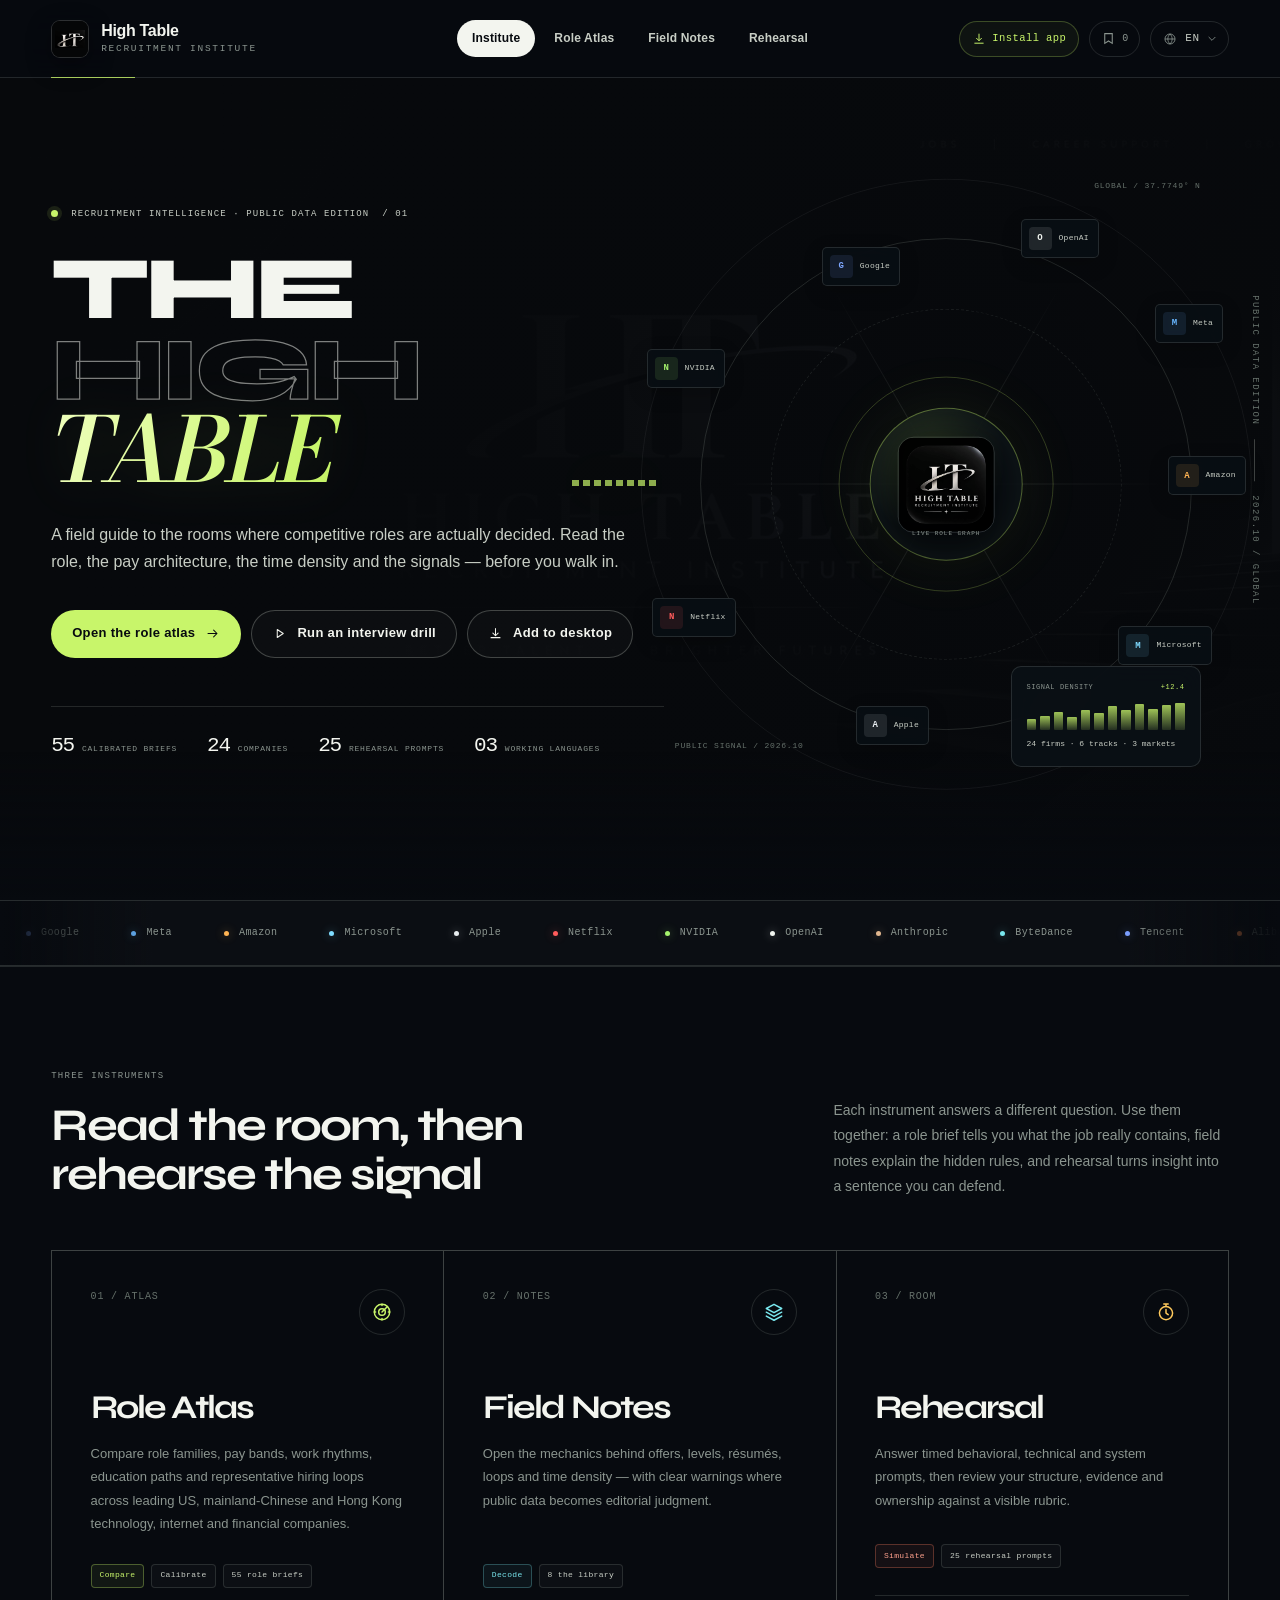
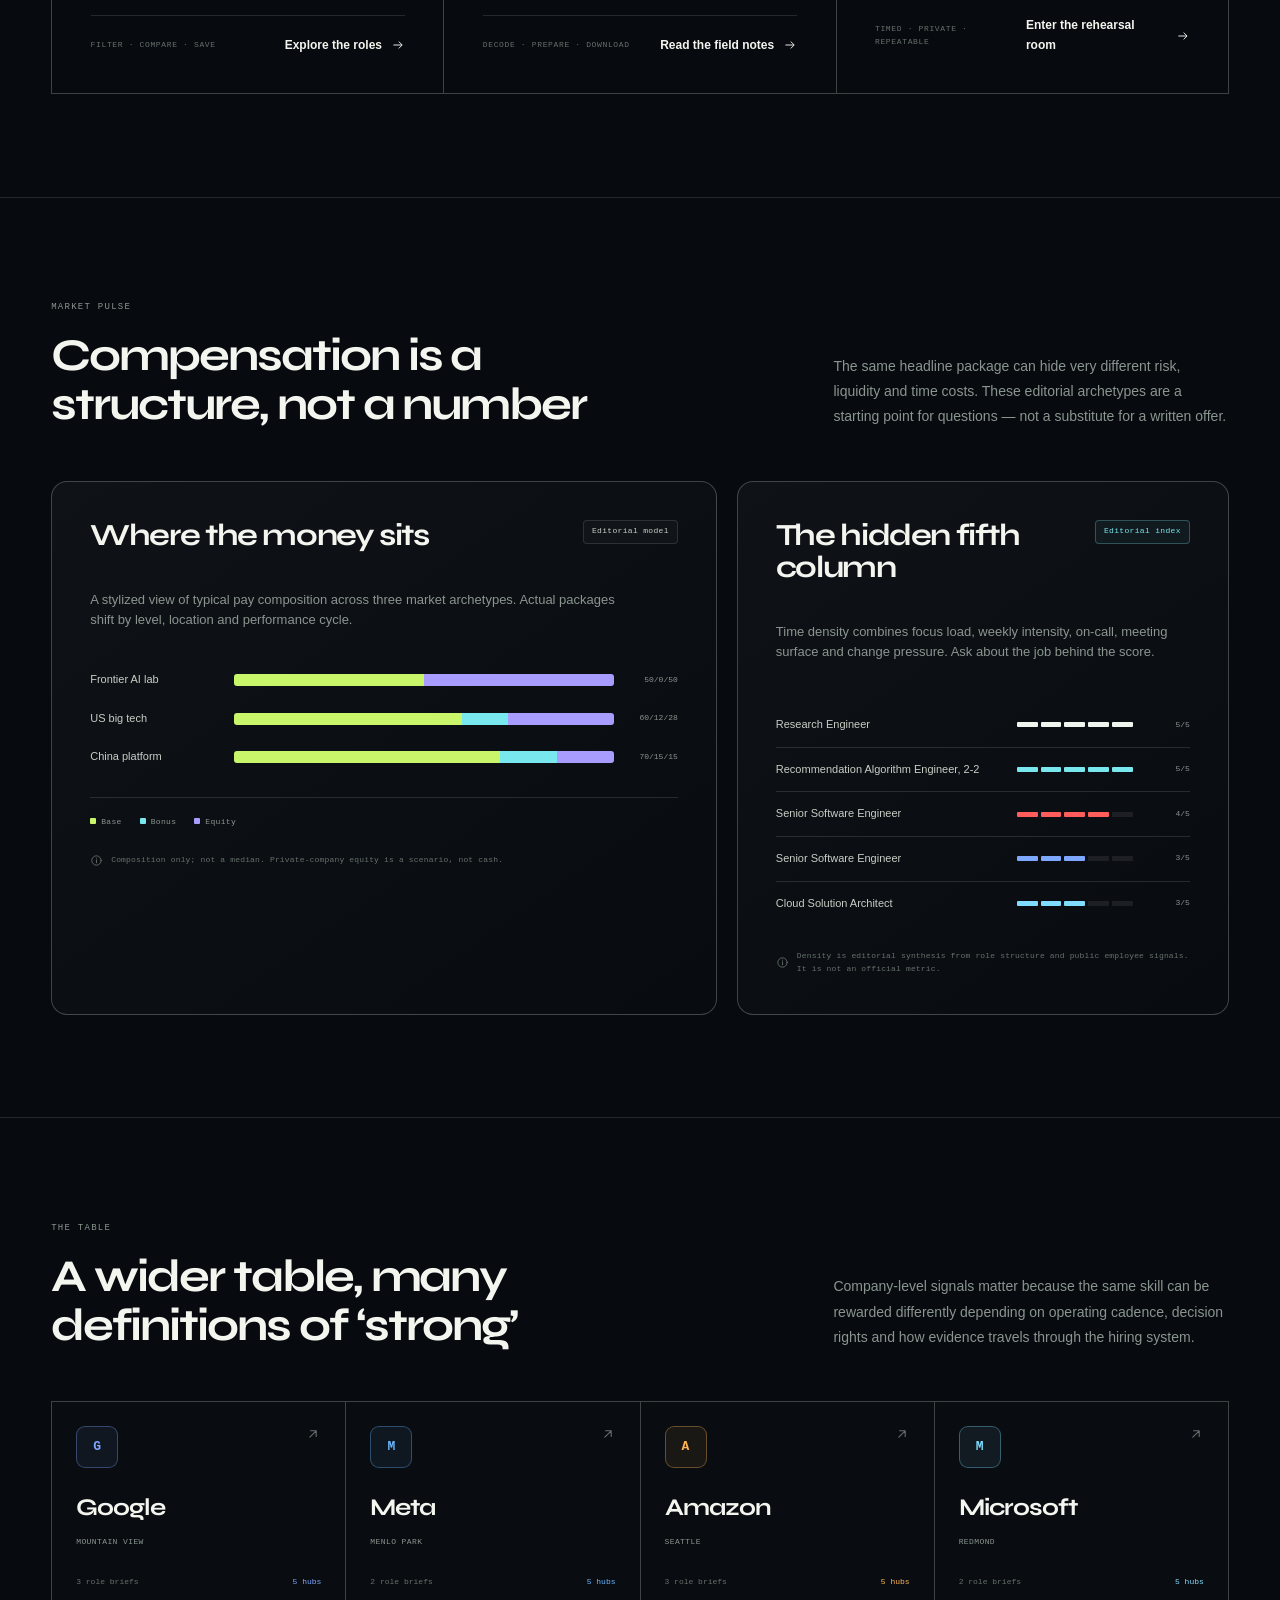
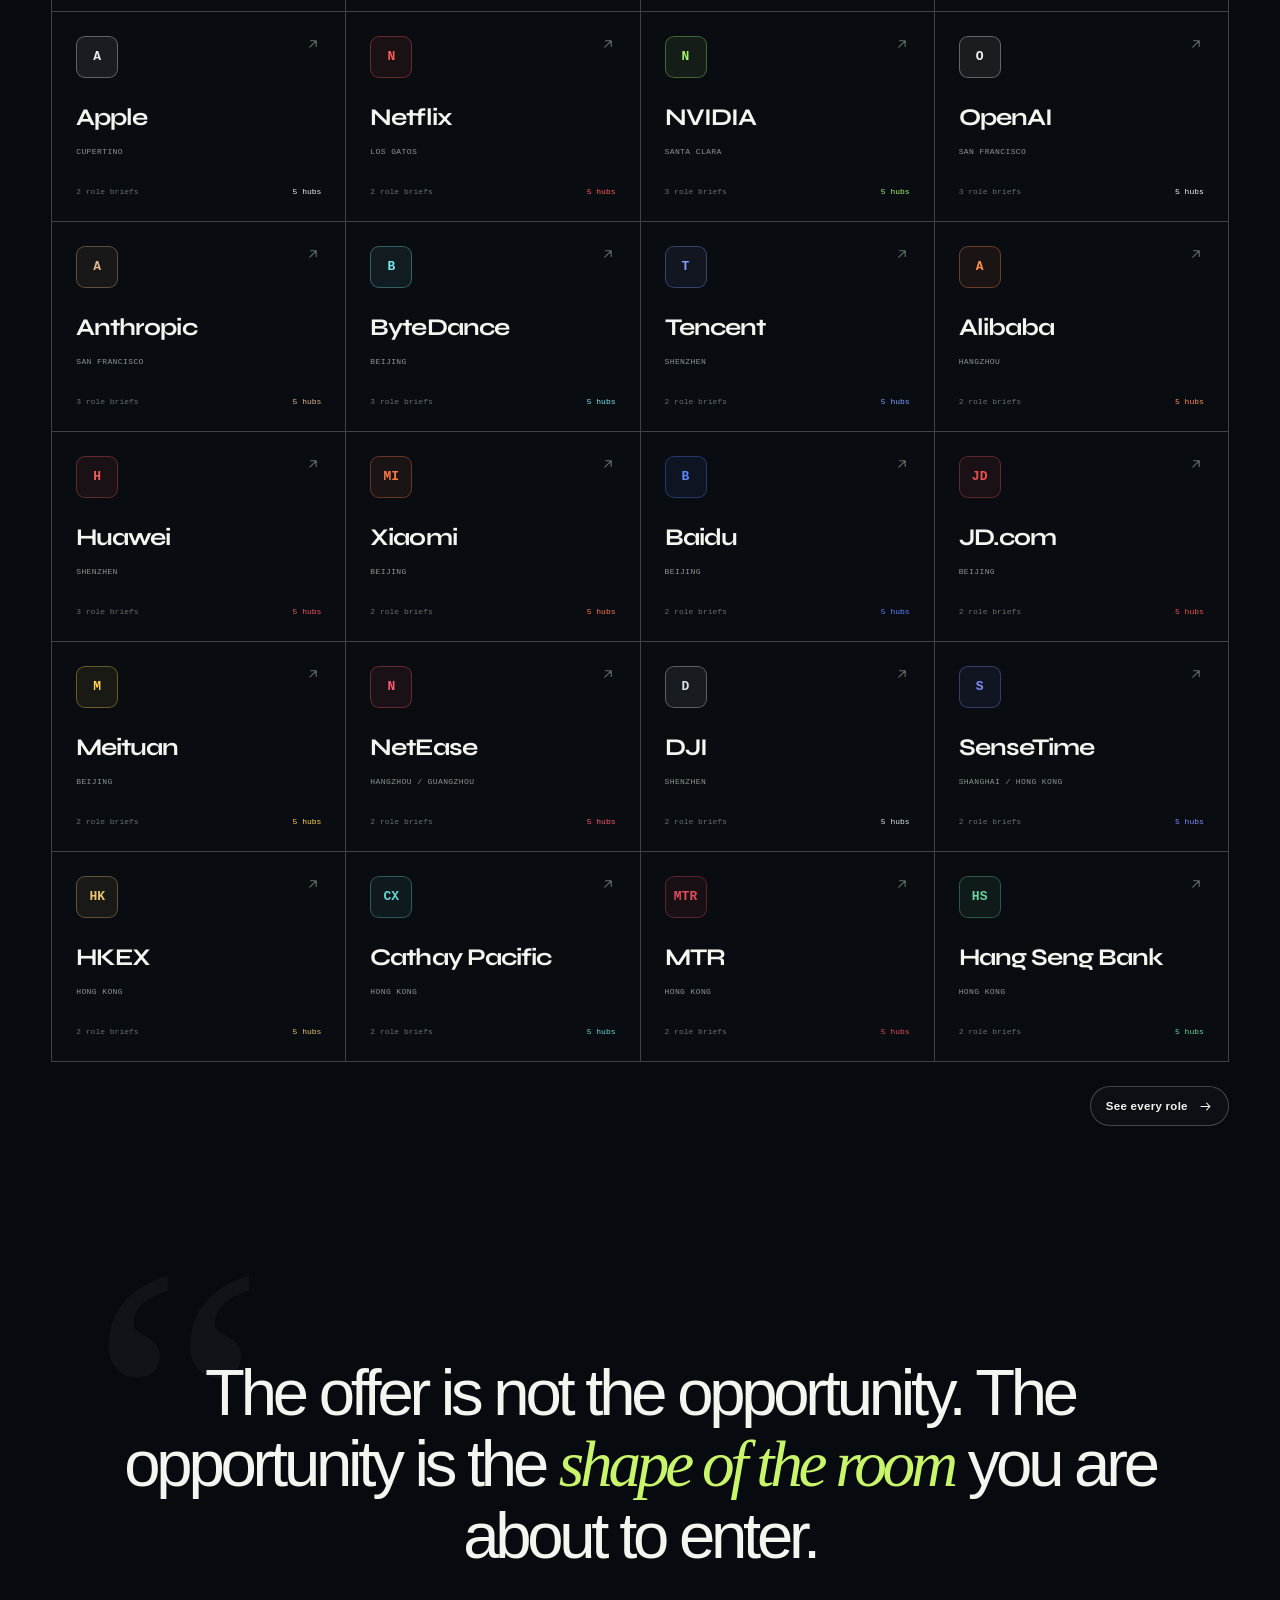
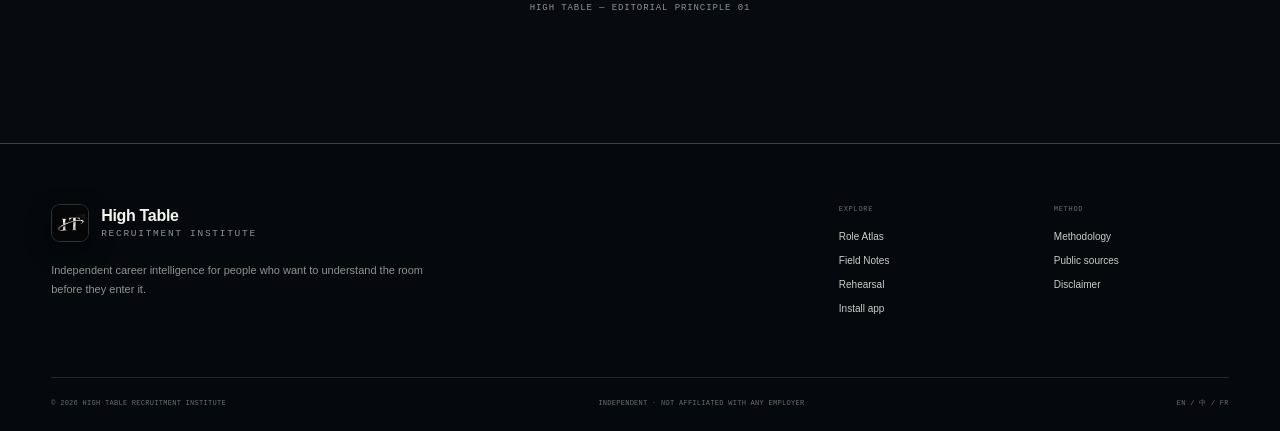
==== index.html @ fad7dbd3 "Add files via upload" ====
<!doctype html>
<html lang="en">
<head>
  <meta charset="UTF-8">
  <meta name="viewport" content="width=device-width, initial-scale=1.0">
  <meta name="theme-color" content="#070a0f">
  <meta name="description" content="High Table Recruitment Institute — an independent atlas of roles, pay architecture, work intensity, and interview signals at the world's most competitive companies.">
  <meta name="application-name" content="High Table">
  <meta name="mobile-web-app-capable" content="yes">
  <meta name="apple-mobile-web-app-capable" content="yes">
  <meta name="apple-mobile-web-app-status-bar-style" content="black-translucent">
  <meta name="apple-mobile-web-app-title" content="High Table">
  <meta property="og:title" content="High Table Recruitment Institute">
  <meta property="og:description" content="Read the room. Decode the role. Rehearse the signal.">
  <meta property="og:type" content="website">
  <meta property="og:locale" content="en_US">
  <meta property="og:image" content="./og-image.png">
  <meta property="og:image:width" content="1200">
  <meta property="og:image:height" content="630">
  <meta property="og:image:alt" content="High Table Recruitment Institute — editorial career intelligence">
  <meta name="twitter:card" content="summary_large_image">
  <meta name="twitter:image" content="./og-image.png">
  <title>High Table Recruitment Institute</title>
  <link rel="icon" href="./assets/icons/favicon-rounded.ico" sizes="any">
  <link rel="icon" type="image/png" sizes="32x32" href="./assets/icons/favicon-rounded-32.png">
  <link rel="icon" type="image/png" sizes="64x64" href="./assets/icons/favicon-rounded-64.png">
  <link rel="apple-touch-icon" sizes="180x180" href="./assets/apple-touch-icon.png">
  <link rel="manifest" href="./site.webmanifest">
  <link rel="preload" href="./assets/fonts/syne-800.woff2" as="font" type="font/woff2" crossorigin>
  <link rel="preload" href="./assets/fonts/noto-serif-sc-display-900.woff2" as="font" type="font/woff2" crossorigin>
  <link rel="stylesheet" href="./styles.css">
</head>
<body>
  <a class="skip-link" href="#app" data-i18n="a11y.skip">Skip to content</a>
  <div class="site-backdrop" aria-hidden="true">
    <div class="backdrop-grid"></div>
    <div class="backdrop-glow backdrop-glow-a"></div>
    <div class="backdrop-glow backdrop-glow-b"></div>
    <div class="backdrop-noise"></div>
  </div>

  <div class="edition-rail" aria-hidden="true">
    <span>PUBLIC DATA EDITION</span>
    <span class="rail-line"></span>
    <span>2026.10 / GLOBAL</span>
  </div>

  <header class="site-header" id="site-header">
    <a class="brand" href="#/" aria-label="High Table Recruitment Institute home">
      <span class="brand-mark" aria-hidden="true">
        <img src="./assets/high-table-mark.png" alt="">
      </span>
      <span class="brand-copy">
        <span class="brand-name" data-i18n="brand.name">High Table</span>
        <span class="brand-sub" data-i18n="brand.sub">Recruitment Institute</span>
      </span>
    </a>

    <nav class="primary-nav" aria-label="Primary navigation">
      <a href="#/" data-route-link="home" data-i18n="nav.home">Institute</a>
      <a href="#/roles" data-route-link="roles" data-i18n="nav.roles">Role Atlas</a>
      <a href="#/intelligence" data-route-link="intelligence" data-i18n="nav.intelligence">Field Notes</a>
      <a href="#/simulate" data-route-link="simulate" data-i18n="nav.simulate">Rehearsal</a>
    </nav>

    <div class="header-tools">
      <button class="install-chip" type="button" data-install-app aria-label="Install High Table">
        <svg viewBox="0 0 20 20" aria-hidden="true"><path d="M10 3v9M6.5 9 10 12.5 13.5 9M4 16h12" fill="none" stroke="currentColor" stroke-width="1.4" stroke-linecap="round" stroke-linejoin="round"/></svg>
        <span data-install-label data-i18n="common.installApp">Install app</span>
      </button>
      <button class="saved-chip" id="saved-chip" type="button" aria-label="Open saved items">
        <svg viewBox="0 0 20 20" aria-hidden="true"><path d="M5 3.5h10v13l-5-3.2-5 3.2z" fill="none" stroke="currentColor" stroke-width="1.4"/></svg>
        <span id="saved-count">0</span>
      </button>
      <div class="language-switcher" id="language-switcher">
        <button class="language-trigger" type="button" aria-haspopup="listbox" aria-expanded="false">
          <svg viewBox="0 0 20 20" aria-hidden="true"><circle cx="10" cy="10" r="7.2" fill="none" stroke="currentColor" stroke-width="1.2"/><path d="M2.8 10h14.4M10 2.8c-4.1 4.2-4.1 10.2 0 14.4M10 2.8c4.1 4.2 4.1 10.2 0 14.4" fill="none" stroke="currentColor" stroke-width="1.2"/></svg>
          <span id="current-language">EN</span>
          <svg class="chevron" viewBox="0 0 12 8" aria-hidden="true"><path d="m1 1 5 5 5-5" fill="none" stroke="currentColor" stroke-width="1.3"/></svg>
        </button>
        <div class="language-menu" role="listbox" aria-label="Language">
          <button type="button" data-lang="en" role="option"><span>EN</span><em>English</em></button>
          <button type="button" data-lang="zh" role="option"><span>中</span><em>中文</em></button>
          <button type="button" data-lang="fr" role="option"><span>FR</span><em>Français</em></button>
        </div>
      </div>
      <button class="menu-toggle" id="menu-toggle" type="button" aria-expanded="false" aria-controls="mobile-nav">
        <span></span><span></span>
        <span class="sr-only">Menu</span>
      </button>
    </div>
  </header>

  <div class="mobile-nav" id="mobile-nav" hidden>
    <a href="#/" data-route-link="home" data-i18n="nav.home">Institute</a>
    <a href="#/roles" data-route-link="roles" data-i18n="nav.roles">Role Atlas</a>
    <a href="#/intelligence" data-route-link="intelligence" data-i18n="nav.intelligence">Field Notes</a>
    <a href="#/simulate" data-route-link="simulate" data-i18n="nav.simulate">Rehearsal</a>
    <button class="mobile-install" type="button" data-install-app>
      <span data-install-label data-i18n="common.installApp">Install app</span>
    </button>
    <div class="mobile-nav-meta">
      <span data-i18n="nav.edition">2026 edition</span>
      <span>NY · LDN · SHA · SF</span>
    </div>
  </div>

  <main id="app" tabindex="-1">
    <div class="boot-screen">
      <div class="boot-mark" aria-hidden="true"></div>
      <p data-i18n="boot.loading">Calibrating the room…</p>
    </div>
  </main>

  <footer class="site-footer">
    <div class="footer-main">
      <div class="footer-brand">
        <a class="brand brand-footer" href="#/">
          <span class="brand-mark" aria-hidden="true">
            <img src="./assets/high-table-mark.png" alt="">
          </span>
          <span class="brand-copy">
            <span class="brand-name" data-i18n="brand.name">High Table</span>
            <span class="brand-sub" data-i18n="brand.sub">Recruitment Institute</span>
          </span>
        </a>
        <p data-i18n="footer.mission">Independent career intelligence for people who want to understand the room before they enter it.</p>
      </div>
      <div class="footer-links">
        <div>
          <span class="footer-label" data-i18n="footer.explore">Explore</span>
          <a href="#/roles" data-i18n="nav.roles">Role Atlas</a>
          <a href="#/intelligence" data-i18n="nav.intelligence">Field Notes</a>
          <a href="#/simulate" data-i18n="nav.simulate">Rehearsal</a>
          <button type="button" data-install-app data-i18n="common.installApp">Install app</button>
        </div>
        <div>
          <span class="footer-label" data-i18n="footer.method">Method</span>
          <button type="button" data-open-modal="methodology" data-i18n="footer.methodology">Methodology</button>
          <button type="button" data-open-modal="sources" data-i18n="footer.sources">Public sources</button>
          <button type="button" data-open-modal="disclaimer" data-i18n="footer.disclaimer">Disclaimer</button>
        </div>
      </div>
    </div>
    <div class="footer-bottom">
      <span>© 2026 High Table Recruitment Institute</span>
      <span data-i18n="footer.independent">Independent · Not affiliated with any employer</span>
      <span>EN / 中 / FR</span>
    </div>
  </footer>

  <div class="modal-root" id="modal-root" aria-live="polite"></div>
  <div class="toast-root" id="toast-root" aria-live="polite"></div>
  <div class="confetti-root" id="confetti-root" aria-hidden="true"></div>

  <noscript>
    <div class="noscript">This site needs JavaScript to render its interactive role atlas and interview rehearsal.</div>
  </noscript>
  <script type="module" src="./app.js"></script>
</body>
</html>
---- styles.css ----
/* =========================================================
   High Table Recruitment Institute
   A bespoke editorial interface for career intelligence.
   ========================================================= */

@font-face {
  font-family: "Syne";
  src: url("./assets/fonts/syne-700.woff2") format("woff2");
  font-style: normal;
  font-weight: 700;
  font-display: swap;
}

@font-face {
  font-family: "Syne";
  src: url("./assets/fonts/syne-800.woff2") format("woff2");
  font-style: normal;
  font-weight: 800;
  font-display: swap;
}

@font-face {
  font-family: "Bodoni Moda";
  src: url("./assets/fonts/bodoni-moda-600-italic.woff2") format("woff2");
  font-style: italic;
  font-weight: 600;
  font-display: swap;
}

@font-face {
  font-family: "Noto Serif SC Display";
  src: url("./assets/fonts/noto-serif-sc-display-900.woff2") format("woff2");
  font-style: normal;
  font-weight: 900;
  font-display: swap;
}

:root {
  --ink: #070a0f;
  --ink-2: #0a0e15;
  --surface: #10151e;
  --surface-2: #141b26;
  --surface-3: #1a2230;
  --paper: #f3f5ef;
  --paper-soft: #c8cec5;
  --muted: #8b958f;
  --muted-2: #66716b;
  --line: rgba(233, 242, 230, 0.13);
  --line-strong: rgba(233, 242, 230, 0.24);
  --acid: #c8f56a;
  --acid-2: #a8e13a;
  --cyan: #79e7ee;
  --coral: #ff7d61;
  --amber: #ffc95c;
  --violet: #a99cff;
  --danger: #ff6868;
  --radius-xs: 6px;
  --radius-sm: 10px;
  --radius-md: 16px;
  --radius-lg: 24px;
  --radius-xl: 34px;
  --font-display: "Syne", "Bahnschrift", "DIN Alternate", "Microsoft YaHei UI", "PingFang SC", "Noto Sans SC", sans-serif;
  --font-body: "Segoe UI", "Microsoft YaHei UI", "PingFang SC", "Noto Sans SC", Arial, sans-serif;
  --font-accent: "Bodoni Moda", "Songti SC", "STSong", Georgia, serif;
  --font-cn-display: "Noto Serif SC Display", "Songti SC", "STSong", serif;
  --font-mono: "SFMono-Regular", "Cascadia Code", "Roboto Mono", Consolas, monospace;
  --shadow-lg: 0 30px 80px rgba(0, 0, 0, 0.48);
  --shadow-md: 0 18px 44px rgba(0, 0, 0, 0.28);
  --header-h: 78px;
  --pad: clamp(20px, 4vw, 64px);
  --max: 1440px;
  --ease: cubic-bezier(0.16, 1, 0.3, 1);
}

*,
*::before,
*::after {
  box-sizing: border-box;
}

html {
  scroll-behavior: smooth;
  background: var(--ink);
}

body {
  min-width: 320px;
  margin: 0;
  background: var(--ink);
  color: var(--paper);
  font-family: var(--font-body);
  font-size: 16px;
  line-height: 1.6;
  text-rendering: optimizeLegibility;
  -webkit-font-smoothing: antialiased;
  overflow-x: hidden;
}

body.modal-open {
  overflow: hidden;
}

::selection {
  color: var(--ink);
  background: var(--acid);
}

::-webkit-scrollbar {
  width: 10px;
  height: 10px;
}

::-webkit-scrollbar-track {
  background: var(--ink);
}

::-webkit-scrollbar-thumb {
  border: 3px solid var(--ink);
  border-radius: 999px;
  background: #2b3540;
}

::-webkit-scrollbar-thumb:hover {
  background: #46535e;
}

button,
input,
select,
textarea {
  font: inherit;
}

button,
a {
  -webkit-tap-highlight-color: transparent;
}

button {
  color: inherit;
}

a {
  color: inherit;
  text-decoration: none;
}

img,
svg {
  display: block;
  max-width: 100%;
}

p,
h1,
h2,
h3,
h4,
blockquote {
  margin-top: 0;
}

h1,
h2,
h3,
h4 {
  font-family: var(--font-display);
  line-height: 1.04;
  letter-spacing: -0.045em;
}

button {
  border: 0;
  background: none;
  cursor: pointer;
}

:focus-visible {
  outline: 2px solid var(--acid);
  outline-offset: 3px;
}

.sr-only {
  position: absolute;
  width: 1px;
  height: 1px;
  padding: 0;
  margin: -1px;
  overflow: hidden;
  clip: rect(0, 0, 0, 0);
  white-space: nowrap;
  border: 0;
}

.skip-link {
  position: fixed;
  z-index: 300;
  top: -100px;
  left: 20px;
  padding: 12px 18px;
  border-radius: 0 0 8px 8px;
  background: var(--acid);
  color: var(--ink);
  font-weight: 700;
  transition: top 0.2s;
}

.skip-link:focus {
  top: 0;
}

/* ---------- Backdrop ---------- */

.site-backdrop {
  position: fixed;
  z-index: -2;
  inset: 0;
  pointer-events: none;
  overflow: hidden;
}

.backdrop-grid {
  position: absolute;
  inset: 0;
  opacity: 0.17;
  background-image:
    linear-gradient(rgba(255, 255, 255, 0.045) 1px, transparent 1px),
    linear-gradient(90deg, rgba(255, 255, 255, 0.045) 1px, transparent 1px);
  background-size: 72px 72px;
  mask-image: linear-gradient(to bottom, black 0, transparent 78%);
  -webkit-mask-image: linear-gradient(to bottom, black 0, transparent 78%);
}

.backdrop-glow {
  position: absolute;
  width: 50vw;
  height: 50vw;
  border-radius: 50%;
  filter: blur(80px);
  opacity: 0.09;
}

.backdrop-glow-a {
  top: -20vw;
  right: -12vw;
  background: var(--cyan);
}

.backdrop-glow-b {
  top: 42vh;
  left: -30vw;
  background: var(--acid);
  opacity: 0.045;
}

.backdrop-noise {
  position: absolute;
  inset: 0;
  opacity: 0.04;
  background-image:
    repeating-radial-gradient(circle at 17% 32%, transparent 0, transparent 1px, rgba(255, 255, 255, 0.45) 1.5px, transparent 2px);
  background-size: 4px 4px;
}

/* ---------- Header ---------- */

.edition-rail {
  position: fixed;
  z-index: 90;
  top: 50%;
  right: 18px;
  display: flex;
  align-items: center;
  gap: 14px;
  color: var(--muted-2);
  font-family: var(--font-mono);
  font-size: 9px;
  letter-spacing: 0.16em;
  writing-mode: vertical-rl;
  transform: translateY(-50%);
  pointer-events: none;
}

.rail-line {
  display: block;
  width: 1px;
  height: 42px;
  background: var(--line-strong);
}

.site-header {
  position: sticky;
  z-index: 100;
  top: 0;
  display: grid;
  grid-template-columns: minmax(190px, 1fr) auto minmax(190px, 1fr);
  align-items: center;
  height: var(--header-h);
  padding: 0 var(--pad);
  border-bottom: 1px solid var(--line);
  background: rgba(7, 10, 15, 0.78);
  backdrop-filter: blur(18px) saturate(140%);
  -webkit-backdrop-filter: blur(18px) saturate(140%);
}

.site-header::after {
  content: "";
  position: absolute;
  bottom: -1px;
  left: var(--pad);
  width: 84px;
  height: 1px;
  background: var(--acid);
  opacity: 0.8;
}

.brand {
  display: inline-flex;
  align-items: center;
  gap: 12px;
  width: max-content;
}

.brand-mark {
  display: grid;
  width: 38px;
  height: 38px;
  border: 1px solid rgba(232, 237, 240, 0.18);
  border-radius: 9px;
  color: var(--acid);
  background: #050607;
  box-shadow: 0 8px 24px rgba(0, 0, 0, 0.34);
  overflow: hidden;
  place-items: center;
  flex: 0 0 auto;
}

.brand-mark img {
  width: 100%;
  height: 100%;
  object-fit: cover;
}

.brand-copy {
  display: flex;
  flex-direction: column;
  line-height: 1;
}

.brand-name {
  font-size: 16px;
  font-weight: 700;
  letter-spacing: -0.02em;
}

.brand-sub {
  margin-top: 5px;
  color: var(--muted);
  font-family: var(--font-mono);
  font-size: 9.5px;
  letter-spacing: 0.18em;
  text-transform: uppercase;
}

.primary-nav {
  display: flex;
  align-items: center;
  gap: 4px;
  padding: 4px;
  border: 1px solid transparent;
  border-radius: 999px;
}

.primary-nav a {
  position: relative;
  padding: 9px 15px;
  border-radius: 999px;
  color: var(--paper-soft);
  font-size: 12px;
  font-weight: 600;
  letter-spacing: 0.015em;
  transition: color 0.2s, background 0.2s;
}

.primary-nav a:hover {
  color: var(--paper);
  background: rgba(255, 255, 255, 0.045);
}

.primary-nav a.is-active {
  color: var(--ink);
  background: var(--paper);
}

.header-tools {
  display: flex;
  justify-content: flex-end;
  align-items: center;
  gap: 10px;
}

.saved-chip {
  display: inline-flex;
  align-items: center;
  gap: 6px;
  height: 36px;
  padding: 0 11px;
  border: 1px solid var(--line);
  border-radius: 999px;
  color: var(--muted);
  font-family: var(--font-mono);
  font-size: 10px;
  transition: border-color 0.2s, color 0.2s, background 0.2s;
}

.install-chip {
  position: relative;
  display: inline-flex;
  align-items: center;
  justify-content: center;
  gap: 6px;
  height: 36px;
  padding: 0 12px;
  border: 1px solid rgba(200, 245, 106, 0.25);
  border-radius: 999px;
  color: var(--acid);
  background: rgba(200, 245, 106, 0.045);
  font-family: var(--font-mono);
  font-size: 10.5px;
  letter-spacing: 0.04em;
  transition: border-color 0.2s, color 0.2s, background 0.2s;
}

.install-chip svg {
  width: 14px;
  height: 14px;
}

.install-chip:hover,
.install-chip.install-ready {
  border-color: rgba(200, 245, 106, 0.55);
  color: var(--ink);
  background: var(--acid);
}

.install-chip.install-ready::after {
  content: "";
  position: absolute;
  top: 2px;
  right: 3px;
  width: 5px;
  height: 5px;
  border: 1px solid var(--ink);
  border-radius: 50%;
  background: var(--coral);
}

.is-app-installed [data-install-app] {
  display: none!important;
}

.saved-chip svg {
  width: 15px;
  height: 15px;
}

.saved-chip:hover,
.saved-chip.has-saves {
  border-color: var(--line-strong);
  color: var(--paper);
  background: rgba(255, 255, 255, 0.04);
}

.saved-chip.has-saves svg {
  color: var(--acid);
  fill: rgba(200, 245, 106, 0.12);
}

.language-switcher {
  position: relative;
}

.language-trigger {
  display: flex;
  align-items: center;
  gap: 8px;
  height: 36px;
  padding: 0 12px;
  border: 1px solid var(--line);
  border-radius: 999px;
  color: var(--paper-soft);
  font-family: var(--font-mono);
  font-size: 11px;
  letter-spacing: 0.06em;
  transition: border-color 0.2s, background 0.2s;
}

.language-trigger > svg:first-child {
  width: 14px;
  height: 14px;
  color: var(--muted);
}

.language-trigger .chevron {
  width: 8px;
  height: 6px;
  color: var(--muted);
  transition: transform 0.2s;
}

.language-switcher.is-open .chevron {
  transform: rotate(180deg);
}

.language-trigger:hover,
.language-switcher.is-open .language-trigger {
  border-color: var(--line-strong);
  background: rgba(255, 255, 255, 0.045);
}

.language-menu {
  position: absolute;
  top: calc(100% + 10px);
  right: 0;
  width: 172px;
  padding: 6px;
  border: 1px solid var(--line-strong);
  border-radius: 12px;
  background: #111720;
  box-shadow: var(--shadow-md);
  opacity: 0;
  visibility: hidden;
  transform: translateY(-6px);
  transition: opacity 0.18s, visibility 0.18s, transform 0.18s;
}

.language-switcher.is-open .language-menu {
  opacity: 1;
  visibility: visible;
  transform: translateY(0);
}

.language-menu button {
  display: flex;
  align-items: center;
  gap: 12px;
  width: 100%;
  padding: 9px 10px;
  border-radius: 7px;
  color: var(--paper-soft);
  text-align: left;
  transition: background 0.15s;
}

.language-menu button:hover {
  background: rgba(255, 255, 255, 0.05);
}

.language-menu button.is-selected {
  background: rgba(200, 245, 106, 0.09);
  color: var(--paper);
}

.language-menu button > span {
  width: 25px;
  color: var(--acid);
  font-family: var(--font-mono);
  font-size: 10px;
  letter-spacing: 0.06em;
}

.language-menu button > em {
  font-size: 12px;
  font-style: normal;
}

.menu-toggle {
  display: none;
  width: 38px;
  height: 38px;
  border: 1px solid var(--line);
  border-radius: 50%;
  color: var(--paper);
}

.menu-toggle > span:not(.sr-only) {
  display: block;
  width: 15px;
  height: 1px;
  margin: 4px auto;
  background: currentColor;
  transition: transform 0.2s;
}

.menu-toggle[aria-expanded="true"] > span:first-child {
  transform: translateY(2.5px) rotate(45deg);
}

.menu-toggle[aria-expanded="true"] > span:nth-child(2) {
  transform: translateY(-2.5px) rotate(-45deg);
}

.mobile-nav {
  position: fixed;
  z-index: 95;
  top: var(--header-h);
  left: 0;
  width: 100%;
  padding: 20px var(--pad) 28px;
  border-bottom: 1px solid var(--line-strong);
  background: rgba(9, 13, 19, 0.98);
  backdrop-filter: blur(20px);
}

.mobile-nav > a {
  display: flex;
  align-items: baseline;
  gap: 16px;
  padding: 16px 2px;
  border-bottom: 1px solid var(--line);
  font-size: 23px;
  font-weight: 600;
  letter-spacing: -0.03em;
}

.mobile-nav > a.is-active {
  color: var(--acid);
}

.mobile-install {
  display: flex;
  align-items: center;
  gap: 10px;
  width: 100%;
  padding: 16px 2px;
  border-bottom: 1px solid var(--line);
  color: var(--acid);
  font-size: 17px;
  font-weight: 600;
  text-align: left;
}

.mobile-nav-meta {
  display: flex;
  justify-content: space-between;
  margin-top: 22px;
  color: var(--muted);
  font-family: var(--font-mono);
  font-size: 9px;
  letter-spacing: 0.1em;
  text-transform: uppercase;
}

/* ---------- Shared layout & type ---------- */

main {
  min-height: calc(100vh - var(--header-h));
}

.container {
  width: min(100%, var(--max));
  margin-inline: auto;
  padding-inline: var(--pad);
}

.page {
  position: relative;
  padding: clamp(52px, 7vw, 100px) 0 110px;
  animation: pageReveal 0.65s var(--ease) both;
}

@keyframes pageReveal {
  from {
    opacity: 0;
    transform: translateY(10px);
  }
  to {
    opacity: 1;
    transform: translateY(0);
  }
}

.eyebrow {
  display: flex;
  align-items: center;
  gap: 10px;
  margin-bottom: 19px;
  color: var(--acid);
  font-family: var(--font-mono);
  font-size: 10px;
  letter-spacing: 0.15em;
  text-transform: uppercase;
}

.eyebrow::before {
  content: "";
  display: block;
  width: 24px;
  height: 1px;
  background: currentColor;
}

.eyebrow .eyebrow-index {
  color: var(--muted);
}

.section {
  padding-top: clamp(60px, 8vw, 120px);
  padding-bottom: clamp(60px, 8vw, 120px);
  border-top: 1px solid var(--line);
}

.section-head {
  display: grid;
  grid-template-columns: minmax(0, 1.3fr) minmax(260px, 0.7fr);
  align-items: end;
  gap: 48px;
  margin-bottom: clamp(32px, 4vw, 56px);
}

.section-head h2 {
  max-width: 880px;
  margin-bottom: 0;
  font-size: clamp(30px, 3.55vw, 52px);
  font-weight: 700;
  line-height: 1.08;
  letter-spacing: -0.045em;
  text-wrap: balance;
}

.section-head p {
  max-width: 500px;
  margin: 0;
  color: var(--muted);
  font-size: 14px;
  line-height: 1.8;
}

.section-head p strong {
  color: var(--paper-soft);
  font-weight: 500;
}

.section-kicker {
  margin-bottom: 17px;
  color: var(--muted);
  font-family: var(--font-mono);
  font-size: 9px;
  letter-spacing: 0.14em;
  text-transform: uppercase;
}

.btn {
  display: inline-flex;
  align-items: center;
  justify-content: center;
  gap: 10px;
  min-height: 48px;
  padding: 0 20px;
  border: 1px solid transparent;
  border-radius: 999px;
  font-size: 13px;
  font-weight: 700;
  letter-spacing: 0.025em;
  transition: transform 0.24s var(--ease), background 0.2s, color 0.2s, border-color 0.2s;
}

.btn svg {
  width: 15px;
  height: 15px;
  transition: transform 0.24s var(--ease);
}

.btn:hover svg {
  transform: translateX(3px);
}

.btn:hover {
  transform: translateY(-2px);
}

.btn-primary {
  background: var(--acid);
  color: var(--ink);
}

.btn-primary:hover {
  background: #d6ff85;
}

.btn-ghost {
  border-color: var(--line-strong);
  color: var(--paper);
  background: rgba(255, 255, 255, 0.025);
}

.btn-ghost:hover {
  border-color: rgba(255, 255, 255, 0.38);
  background: rgba(255, 255, 255, 0.06);
}

.btn-small {
  min-height: 40px;
  padding: 0 15px;
  font-size: 11.5px;
}

.text-link {
  display: inline-flex;
  align-items: center;
  gap: 9px;
  color: var(--paper);
  font-size: 12px;
  font-weight: 600;
}

.text-link svg {
  width: 14px;
  height: 14px;
  transition: transform 0.2s;
}

.text-link svg.flip {
  transform: rotate(180deg);
}

.text-link:hover {
  color: var(--acid);
}

.text-link:hover svg {
  transform: translateX(3px);
}

.text-link:hover svg.flip {
  transform: rotate(180deg) translateX(3px);
}

html[data-lang="zh"] .hero-title {
  font-size: clamp(64px, 8vw, 128px);
  font-family: var(--font-cn-display);
  font-weight: 900;
  letter-spacing: -0.025em;
}

html[data-lang="zh"] .page-head h1,
html[data-lang="zh"] .sim-intro-copy h1 {
  letter-spacing: -0.055em;
}

html[data-lang="zh"] .page-head h1 em,
html[data-lang="zh"] .sim-intro-copy h1 em,
html[data-lang="zh"] .results-head h1 em {
  font-family: var(--font-cn-display);
  font-style: normal;
  font-weight: 900;
}

html[data-lang="zh"] .hero-title .accent {
  font-style: normal;
  font-family: var(--font-cn-display);
  font-weight: 900;
}

html[data-lang="zh"] .section-head h2 {
  font-size: clamp(28px, 3.2vw, 44px);
  letter-spacing: -0.035em;
}

.tag {
  display: inline-flex;
  align-items: center;
  gap: 6px;
  min-height: 24px;
  padding: 3px 8px;
  border: 1px solid var(--line);
  border-radius: 4px;
  color: var(--paper-soft);
  background: rgba(255, 255, 255, 0.025);
  font-family: var(--font-mono);
  font-size: 8px;
  letter-spacing: 0.04em;
  white-space: nowrap;
}

.tag-acid {
  border-color: rgba(200, 245, 106, 0.32);
  color: var(--acid);
  background: rgba(200, 245, 106, 0.06);
}

.tag-coral {
  border-color: rgba(255, 125, 97, 0.3);
  color: #ffa18d;
  background: rgba(255, 125, 97, 0.06);
}

.tag-cyan {
  border-color: rgba(121, 231, 238, 0.28);
  color: var(--cyan);
  background: rgba(121, 231, 238, 0.05);
}

.tiny-rule {
  width: 100%;
  height: 1px;
  margin: 18px 0;
  background: var(--line);
}

.muted {
  color: var(--muted);
}

.mono {
  font-family: var(--font-mono);
}

.boot-screen {
  display: grid;
  min-height: 60vh;
  place-items: center;
  color: var(--muted);
  font-family: var(--font-mono);
  font-size: 10px;
  letter-spacing: 0.12em;
  text-transform: uppercase;
}

.boot-mark {
  width: 34px;
  height: 34px;
  border: 1px solid var(--line-strong);
  border-top-color: var(--acid);
  border-radius: 50%;
  animation: spin 1.1s linear infinite;
}

@keyframes spin {
  to { transform: rotate(360deg); }
}

/* ---------- Home / hero ---------- */

.home-hero {
  position: relative;
  display: grid;
  grid-template-columns: minmax(0, 1.04fr) minmax(420px, 0.96fr);
  align-items: center;
  min-height: calc(100vh - var(--header-h));
  padding-top: clamp(54px, 7vh, 100px);
  padding-bottom: clamp(66px, 8vh, 110px);
  isolation: isolate;
}

.home-hero.hero-cinematic::before {
  content: "";
  position: absolute;
  z-index: 0;
  top: 0;
  bottom: 0;
  left: 50%;
  width: 100vw;
  background:
    linear-gradient(90deg, rgba(7, 10, 15, 1) 0%, rgba(7, 10, 15, 0.985) 34%, rgba(7, 10, 15, 0.95) 58%, rgba(7, 10, 15, 0.82) 78%, rgba(7, 10, 15, 0.95) 100%),
    linear-gradient(180deg, rgba(7, 10, 15, 0.9) 0%, rgba(7, 10, 15, 0.56) 42%, rgba(7, 10, 15, 0.99) 100%),
    url("./assets/high-table-background.jpg") center center / cover no-repeat;
  transform: translateX(-50%);
  filter: saturate(0.72) brightness(0.9);
  pointer-events: none;
}

.home-hero.hero-cinematic::after {
  content: "";
  position: absolute;
  z-index: 0;
  right: calc(var(--pad) * -1);
  bottom: 0;
  left: calc(var(--pad) * -1);
  height: 18%;
  background: linear-gradient(to bottom, transparent, var(--ink));
  pointer-events: none;
}

.hero-copy {
  position: relative;
  z-index: 2;
  max-width: 820px;
}

.hero-kicker {
  display: flex;
  align-items: center;
  gap: 13px;
  margin-bottom: 28px;
  color: var(--paper-soft);
  font-family: var(--font-mono);
  font-size: 9px;
  letter-spacing: 0.12em;
  text-transform: uppercase;
}

.hero-kicker .dot {
  width: 7px;
  height: 7px;
  border-radius: 50%;
  background: var(--acid);
  box-shadow: 0 0 0 4px rgba(200, 245, 106, 0.1);
  animation: pulseDot 2.7s ease-in-out infinite;
}

@keyframes pulseDot {
  0%, 100% { box-shadow: 0 0 0 4px rgba(200, 245, 106, 0.09); }
  50% { box-shadow: 0 0 0 8px rgba(200, 245, 106, 0.015); }
}

.hero-title {
  margin: 0;
  font-size: clamp(58px, 7vw, 112px);
  font-weight: 800;
  line-height: 0.9;
  letter-spacing: -0.055em;
}

.hero-title .hero-title-line {
  display: block;
}

.hero-title .outline {
  color: transparent;
  -webkit-text-stroke: 1.25px rgba(243, 245, 239, 0.5);
}

.hero-title .accent {
  position: relative;
  color: transparent;
  font-family: var(--font-accent);
  font-style: italic;
  font-weight: 600;
  letter-spacing: -0.015em;
  background: linear-gradient(105deg, #efffbd 0%, #c8f56a 44%, #91d72d 100%);
  -webkit-background-clip: text;
  background-clip: text;
  -webkit-text-fill-color: transparent;
  filter: drop-shadow(0 0 26px rgba(200, 245, 106, 0.12));
}

.hero-title .accent::after {
  content: "";
  position: absolute;
  right: 1%;
  bottom: 6%;
  width: 14%;
  height: 8%;
  background: repeating-linear-gradient(90deg, var(--acid) 0 7px, transparent 7px 11px);
  opacity: 0.7;
}

.hero-sub {
  max-width: 600px;
  margin: 30px 0 0;
  color: var(--paper-soft);
  font-size: clamp(15px, 1.25vw, 18px);
  line-height: 1.72;
}

.hero-sub strong {
  color: var(--paper);
  font-weight: 600;
}

.hero-actions {
  display: flex;
  flex-wrap: wrap;
  gap: 10px;
  margin-top: 34px;
}

.hero-meta {
  display: flex;
  flex-wrap: wrap;
  gap: 14px 30px;
  margin-top: 48px;
  padding-top: 22px;
  border-top: 1px solid var(--line);
}

.hero-meta-item {
  display: flex;
  align-items: baseline;
  gap: 8px;
}

.hero-meta-item strong {
  font-family: var(--font-mono);
  font-size: 21px;
  font-weight: 400;
  letter-spacing: -0.06em;
}

.hero-meta-item span {
  color: var(--muted);
  font-family: var(--font-mono);
  font-size: 8px;
  letter-spacing: 0.1em;
  text-transform: uppercase;
}

.hero-visual {
  position: relative;
  z-index: 1;
  display: grid;
  align-items: center;
  min-height: 610px;
}

.visual-coordinate {
  position: absolute;
  color: var(--muted-2);
  font-family: var(--font-mono);
  font-size: 8px;
  letter-spacing: 0.1em;
}

.visual-coordinate.top {
  top: 0;
  right: 5%;
}

.visual-coordinate.left {
  bottom: 6%;
  left: 2%;
}

.signal-orbit {
  position: relative;
  width: min(100%, 590px);
  aspect-ratio: 1;
  margin-left: auto;
}

.orbit-ring {
  position: absolute;
  top: 50%;
  left: 50%;
  border: 1px solid var(--line);
  border-radius: 50%;
  transform: translate(-50%, -50%);
}

.orbit-ring.ring-1 {
  width: 38%;
  height: 38%;
  border-color: rgba(200, 245, 106, 0.22);
}

.orbit-ring.ring-2 {
  width: 62%;
  height: 62%;
  border-style: dashed;
  opacity: 0.7;
  animation: orbitSpin 55s linear infinite;
}

.orbit-ring.ring-3 {
  width: 87%;
  height: 87%;
}

.orbit-ring.ring-4 {
  width: 108%;
  height: 108%;
  border-color: rgba(255, 255, 255, 0.055);
}

@keyframes orbitSpin {
  to { transform: translate(-50%, -50%) rotate(360deg); }
}

.orbit-axis {
  position: absolute;
  top: 50%;
  left: 50%;
  width: 83%;
  height: 1px;
  background: linear-gradient(90deg, transparent, var(--line), transparent);
  transform: translate(-50%, -50%);
}

.orbit-axis.axis-b {
  transform: translate(-50%, -50%) rotate(60deg);
}

.orbit-axis.axis-c {
  transform: translate(-50%, -50%) rotate(120deg);
}

.orbit-core {
  position: absolute;
  top: 50%;
  left: 50%;
  display: grid;
  width: 27%;
  height: 27%;
  border: 1px solid rgba(200, 245, 106, 0.38);
  border-radius: 50%;
  background:
    radial-gradient(circle at 40% 35%, rgba(200, 245, 106, 0.18), transparent 55%),
    rgba(11, 16, 22, 0.9);
  box-shadow: 0 0 70px rgba(200, 245, 106, 0.08), inset 0 0 40px rgba(200, 245, 106, 0.045);
  transform: translate(-50%, -50%);
  place-items: center;
}

.orbit-logo {
  width: 64%;
  border: 1px solid rgba(255, 255, 255, 0.15);
  border-radius: 16px;
  box-shadow: 0 12px 35px rgba(0, 0, 0, 0.55);
  opacity: 0.95;
}

.orbit-core-label {
  position: absolute;
  bottom: 14%;
  color: var(--muted);
  font-family: var(--font-mono);
  font-size: 6px;
  letter-spacing: 0.16em;
  text-transform: uppercase;
}

.orbit-node {
  position: absolute;
  display: flex;
  align-items: center;
  gap: 7px;
  padding: 7px 9px 7px 7px;
  border: 1px solid var(--line);
  border-radius: 5px;
  background: rgba(9, 14, 20, 0.88);
  box-shadow: 0 6px 20px rgba(0, 0, 0, 0.2);
  backdrop-filter: blur(8px);
  animation: nodeFloat 6s ease-in-out infinite;
}

.orbit-node:nth-of-type(3n) {
  animation-delay: -1.5s;
}

.orbit-node:nth-of-type(4n) {
  animation-delay: -3.2s;
}

@keyframes nodeFloat {
  0%, 100% { transform: translateY(0); }
  50% { transform: translateY(-5px); }
}

.node-mark {
  display: grid;
  width: 23px;
  height: 23px;
  border-radius: 4px;
  color: var(--node-color, var(--paper));
  background: color-mix(in srgb, var(--node-color, var(--paper)) 11%, transparent);
  font-family: var(--font-mono);
  font-size: 9px;
  font-weight: 700;
  place-items: center;
}

.node-name {
  color: var(--paper-soft);
  font-family: var(--font-mono);
  font-size: 8px;
  letter-spacing: 0.03em;
}

.node-1 { top: 8%; left: 28%; }
.node-2 { top: 18%; right: 1%; }
.node-3 { top: 45%; right: -3%; }
.node-4 { bottom: 18%; right: 3%; }
.node-5 { bottom: 4%; left: 34%; }
.node-6 { bottom: 23%; left: -2%; }
.node-7 { top: 26%; left: -3%; }
.node-8 { top: 3%; right: 23%; }

.orbit-readout {
  position: absolute;
  right: 5%;
  bottom: 0;
  width: 190px;
  padding: 15px;
  border: 1px solid var(--line);
  border-radius: 10px;
  background: rgba(11, 16, 22, 0.88);
  backdrop-filter: blur(12px);
}

.readout-label {
  display: flex;
  justify-content: space-between;
  margin-bottom: 9px;
  color: var(--muted);
  font-family: var(--font-mono);
  font-size: 7px;
  letter-spacing: 0.08em;
  text-transform: uppercase;
}

.readout-label span:last-child {
  color: var(--acid);
}

.mini-bars {
  display: flex;
  align-items: flex-end;
  gap: 4px;
  height: 28px;
}

.mini-bars span {
  flex: 1;
  height: var(--h);
  min-height: 2px;
  border-radius: 1px;
  background: linear-gradient(to top, rgba(200, 245, 106, 0.18), var(--acid));
  opacity: 0.78;
}

.readout-foot {
  margin-top: 8px;
  color: var(--paper-soft);
  font-family: var(--font-mono);
  font-size: 8px;
}

/* ---------- Ticker / companies ---------- */

.company-ticker-wrap {
  position: relative;
  overflow: hidden;
  border-top: 1px solid var(--line);
  border-bottom: 1px solid var(--line);
  background: rgba(255, 255, 255, 0.018);
}

.company-ticker-wrap::before,
.company-ticker-wrap::after {
  content: "";
  position: absolute;
  z-index: 2;
  top: 0;
  width: 12%;
  height: 100%;
  pointer-events: none;
}

.company-ticker-wrap::before {
  left: 0;
  background: linear-gradient(90deg, var(--ink), transparent);
}

.company-ticker-wrap::after {
  right: 0;
  background: linear-gradient(-90deg, var(--ink), transparent);
}

.company-ticker {
  display: flex;
  width: max-content;
  animation: ticker 38s linear infinite;
}

.company-ticker:hover {
  animation-play-state: paused;
}

@keyframes ticker {
  to { transform: translateX(-50%); }
}

.ticker-group {
  display: flex;
  align-items: center;
  gap: 52px;
  padding: 24px 26px;
}

.ticker-company {
  display: flex;
  align-items: center;
  gap: 10px;
  color: var(--muted);
  font-family: var(--font-mono);
  font-size: 10px;
  letter-spacing: 0.04em;
  white-space: nowrap;
  transition: color 0.2s;
}

.ticker-company:hover {
  color: var(--paper);
}

.ticker-dot {
  width: 5px;
  height: 5px;
  border-radius: 50%;
  background: var(--c, var(--acid));
  box-shadow: 0 0 10px color-mix(in srgb, var(--c, var(--acid)) 45%, transparent);
}

/* ---------- Instruments ---------- */

.instrument-grid {
  display: grid;
  grid-template-columns: repeat(3, minmax(0, 1fr));
  border-top: 1px solid var(--line-strong);
  border-left: 1px solid var(--line-strong);
}

.instrument-card {
  position: relative;
  display: flex;
  flex-direction: column;
  min-height: 440px;
  padding: clamp(25px, 3vw, 40px);
  border-right: 1px solid var(--line-strong);
  border-bottom: 1px solid var(--line-strong);
  overflow: hidden;
  transition: background 0.35s;
}

.instrument-card::before {
  content: "";
  position: absolute;
  top: 0;
  left: 0;
  width: 100%;
  height: 2px;
  background: var(--instrument-color, var(--acid));
  transform: scaleX(0);
  transform-origin: left;
  transition: transform 0.45s var(--ease);
}

.instrument-card:hover {
  background: rgba(255, 255, 255, 0.022);
}

.instrument-card:hover::before {
  transform: scaleX(1);
}

.instrument-top {
  display: flex;
  align-items: flex-start;
  justify-content: space-between;
  margin-bottom: 55px;
}

.instrument-index {
  color: var(--muted-2);
  font-family: var(--font-mono);
  font-size: 10px;
  letter-spacing: 0.08em;
}

.instrument-icon {
  display: grid;
  width: 46px;
  height: 46px;
  border: 1px solid var(--line);
  border-radius: 50%;
  color: var(--instrument-color, var(--acid));
  place-items: center;
}

.instrument-icon svg {
  width: 22px;
  height: 22px;
}

.instrument-card h3 {
  margin-bottom: 17px;
  font-size: clamp(28px, 2.6vw, 38px);
  font-weight: 500;
  letter-spacing: -0.055em;
}

.instrument-card p {
  max-width: 370px;
  margin-bottom: 28px;
  color: var(--muted);
  font-size: 13px;
  line-height: 1.8;
}

.instrument-list {
  display: flex;
  flex-wrap: wrap;
  gap: 7px;
  margin: auto 0 27px;
}

.instrument-footer {
  display: flex;
  align-items: center;
  justify-content: space-between;
  padding-top: 20px;
  border-top: 1px solid var(--line);
}

.instrument-footer .mono {
  color: var(--muted-2);
  font-size: 8px;
  letter-spacing: 0.08em;
  text-transform: uppercase;
}

/* ---------- Market pulse ---------- */

.market-grid {
  display: grid;
  grid-template-columns: 1.15fr 0.85fr;
  gap: 20px;
}

.pulse-card {
  position: relative;
  padding: clamp(24px, 3vw, 38px);
  border: 1px solid var(--line-strong);
  border-radius: var(--radius-md);
  background: linear-gradient(145deg, rgba(255, 255, 255, 0.035), rgba(255, 255, 255, 0.008));
  overflow: hidden;
}

.pulse-card.large {
  min-height: 458px;
}

.pulse-card-head {
  display: flex;
  align-items: flex-start;
  justify-content: space-between;
  gap: 20px;
  margin-bottom: 38px;
}

.pulse-card h3 {
  margin: 0;
  font-size: clamp(23px, 2.4vw, 32px);
  font-weight: 500;
  letter-spacing: -0.045em;
}

.pulse-card-head .tag {
  flex: 0 0 auto;
}

.pulse-copy {
  max-width: 530px;
  margin-bottom: 40px;
  color: var(--muted);
  font-size: 13px;
}

.pay-composition {
  display: flex;
  flex-direction: column;
  gap: 21px;
}

.pay-row {
  display: grid;
  grid-template-columns: 128px minmax(0, 1fr) 48px;
  align-items: center;
  gap: 16px;
}

.pay-row-label {
  color: var(--paper-soft);
  font-size: 11px;
  font-weight: 500;
}

.pay-bar {
  display: flex;
  height: 12px;
  overflow: hidden;
  border-radius: 3px;
  background: rgba(255, 255, 255, 0.04);
}

.pay-bar span {
  height: 100%;
  width: var(--w);
  transition: width 0.8s var(--ease);
}

.pay-bar .base { background: var(--acid); }
.pay-bar .bonus { background: var(--cyan); }
.pay-bar .equity { background: var(--violet); }

.pay-row-value {
  color: var(--muted);
  font-family: var(--font-mono);
  font-size: 8px;
  text-align: right;
}

.pay-legend {
  display: flex;
  flex-wrap: wrap;
  gap: 18px;
  margin-top: 31px;
  padding-top: 18px;
  border-top: 1px solid var(--line);
  color: var(--muted);
  font-family: var(--font-mono);
  font-size: 8px;
  letter-spacing: 0.04em;
}

.legend-dot {
  display: inline-block;
  width: 6px;
  height: 6px;
  margin-right: 5px;
  border-radius: 1px;
}

.legend-dot.base { background: var(--acid); }
.legend-dot.bonus { background: var(--cyan); }
.legend-dot.equity { background: var(--violet); }

.density-board {
  display: flex;
  flex-direction: column;
}

.density-row {
  display: grid;
  grid-template-columns: minmax(120px, 1fr) 116px 42px;
  align-items: center;
  gap: 15px;
  padding: 13px 0;
  border-bottom: 1px solid var(--line);
}

.density-row:last-child {
  border-bottom: 0;
}

.density-role {
  color: var(--paper-soft);
  font-size: 11px;
}

.density-meter {
  display: flex;
  gap: 3px;
}

.density-meter span {
  width: 100%;
  height: 5px;
  border-radius: 1px;
  background: rgba(255, 255, 255, 0.08);
}

.density-meter span.on {
  background: var(--meter-color, var(--acid));
}

.density-score {
  color: var(--muted);
  font-family: var(--font-mono);
  font-size: 8px;
  text-align: right;
}

.market-footnote {
  display: flex;
  align-items: center;
  gap: 8px;
  margin-top: 25px;
  color: var(--muted-2);
  font-family: var(--font-mono);
  font-size: 8px;
  letter-spacing: 0.02em;
}

.market-footnote svg {
  width: 13px;
  height: 13px;
  flex: 0 0 auto;
}

/* ---------- Company showcase ---------- */

.company-showcase {
  display: grid;
  grid-template-columns: repeat(4, minmax(0, 1fr));
  border-top: 1px solid var(--line-strong);
  border-left: 1px solid var(--line-strong);
}

.company-tile {
  position: relative;
  min-height: 210px;
  padding: 24px;
  border-right: 1px solid var(--line-strong);
  border-bottom: 1px solid var(--line-strong);
  background: rgba(255, 255, 255, 0.008);
  transition: background 0.3s;
}

.company-tile:hover {
  background: rgba(255, 255, 255, 0.028);
}

.company-tile-top {
  display: flex;
  align-items: flex-start;
  justify-content: space-between;
}

.company-sigil {
  display: grid;
  width: 42px;
  height: 42px;
  border: 1px solid color-mix(in srgb, var(--company-color) 34%, transparent);
  border-radius: 9px;
  color: var(--company-color);
  background: color-mix(in srgb, var(--company-color) 7%, transparent);
  font-family: var(--font-mono);
  font-size: 13px;
  font-weight: 700;
  place-items: center;
}

.company-tile-arrow {
  color: var(--muted-2);
  transition: color 0.2s, transform 0.2s;
}

.company-tile-arrow svg {
  width: 16px;
  height: 16px;
}

.company-tile:hover .company-tile-arrow {
  color: var(--acid);
  transform: translate(2px, -2px);
}

.company-tile h3 {
  margin: 28px 0 5px;
  font-size: 24px;
  font-weight: 500;
  letter-spacing: -0.04em;
}

.company-tile .company-hq {
  color: var(--muted);
  font-family: var(--font-mono);
  font-size: 8px;
  letter-spacing: 0.05em;
  text-transform: uppercase;
}

.company-tile-foot {
  position: absolute;
  right: 24px;
  bottom: 22px;
  left: 24px;
  display: flex;
  align-items: center;
  justify-content: space-between;
  color: var(--muted-2);
  font-family: var(--font-mono);
  font-size: 8px;
}

.company-tile-foot span:last-child {
  color: var(--company-color);
}

.showcase-action {
  display: flex;
  justify-content: flex-end;
  margin-top: 24px;
}

/* ---------- Manifesto ---------- */

.manifesto {
  position: relative;
  padding: clamp(65px, 10vw, 140px) 0;
  text-align: center;
  overflow: hidden;
}

.manifesto::before {
  content: "“";
  position: absolute;
  top: -4%;
  left: 7%;
  color: rgba(255, 255, 255, 0.035);
  font-size: clamp(180px, 31vw, 430px);
  font-family: Georgia, serif;
  line-height: 1;
  pointer-events: none;
}

.manifesto blockquote {
  position: relative;
  max-width: 1100px;
  margin: 0 auto;
  font-size: clamp(32px, 5.1vw, 76px);
  font-weight: 400;
  line-height: 1.09;
  letter-spacing: -0.065em;
}

.manifesto blockquote em {
  color: var(--acid);
  font-family: Georgia, "Times New Roman", serif;
  font-weight: 400;
}

.manifesto-credit {
  margin-top: 30px;
  color: var(--muted);
  font-family: var(--font-mono);
  font-size: 9px;
  letter-spacing: 0.1em;
  text-transform: uppercase;
}

/* ---------- Page heads ---------- */

.page-head {
  display: grid;
  grid-template-columns: minmax(0, 1.35fr) minmax(300px, 0.65fr);
  align-items: end;
  gap: clamp(30px, 6vw, 90px);
  margin-bottom: clamp(38px, 5vw, 68px);
}

.page-head h1 {
  margin: 0;
  font-size: clamp(46px, 5.7vw, 86px);
  font-weight: 700;
  letter-spacing: -0.06em;
  line-height: 0.94;
}

.page-head h1 em {
  color: var(--acid);
  font-family: var(--font-accent);
  font-weight: 600;
  letter-spacing: -0.015em;
}

.page-head-side {
  padding-bottom: 5px;
}

.page-head-side p {
  margin: 0 0 20px;
  color: var(--paper-soft);
  font-size: 14px;
  line-height: 1.8;
}

.page-head-note {
  display: flex;
  align-items: center;
  gap: 9px;
  color: var(--muted);
  font-family: var(--font-mono);
  font-size: 8px;
  line-height: 1.5;
  letter-spacing: 0.03em;
}

.page-head-note svg {
  width: 14px;
  height: 14px;
  flex: 0 0 auto;
  color: var(--acid);
}

.atlas-stats {
  display: grid;
  grid-template-columns: repeat(4, 1fr);
  margin-bottom: 28px;
  border-top: 1px solid var(--line);
  border-bottom: 1px solid var(--line);
}

.atlas-stat {
  padding: 20px 24px;
  border-right: 1px solid var(--line);
}

.atlas-stat:first-child {
  padding-left: 0;
}

.atlas-stat:last-child {
  border-right: 0;
}

.atlas-stat-value {
  display: block;
  margin-bottom: 5px;
  font-family: var(--font-mono);
  font-size: 23px;
  font-weight: 400;
  letter-spacing: -0.06em;
}

.atlas-stat-value.acid {
  color: var(--acid);
}

.atlas-stat-label {
  color: var(--muted);
  font-family: var(--font-mono);
  font-size: 8px;
  letter-spacing: 0.08em;
  text-transform: uppercase;
}

/* ---------- Filters ---------- */

.filter-shell {
  position: sticky;
  z-index: 40;
  top: calc(var(--header-h) + 10px);
  margin: 0 0 30px;
  padding: 11px;
  border: 1px solid var(--line-strong);
  border-radius: 14px;
  background: rgba(14, 19, 27, 0.91);
  backdrop-filter: blur(18px);
  box-shadow: 0 12px 36px rgba(0, 0, 0, 0.2);
}

.filters {
  display: grid;
  grid-template-columns: minmax(190px, 1fr) repeat(4, minmax(112px, 140px)) auto;
  gap: 8px;
}

.field {
  position: relative;
}

.field-icon {
  position: absolute;
  z-index: 1;
  top: 50%;
  left: 13px;
  width: 15px;
  height: 15px;
  color: var(--muted);
  transform: translateY(-50%);
  pointer-events: none;
}

.text-input,
.select-input,
.date-input,
.textarea-input {
  width: 100%;
  border: 1px solid var(--line);
  border-radius: 7px;
  color: var(--paper);
  background: rgba(255, 255, 255, 0.025);
  outline: none;
  transition: border-color 0.2s, background 0.2s;
}

.text-input,
.select-input,
.date-input {
  height: 43px;
  padding: 0 12px;
}

.text-input {
  padding-left: 39px;
}

.text-input::placeholder,
.textarea-input::placeholder {
  color: var(--muted-2);
}

.text-input:focus,
.select-input:focus,
.date-input:focus,
.textarea-input:focus {
  border-color: rgba(200, 245, 106, 0.55);
  background: rgba(255, 255, 255, 0.04);
}

.select-input {
  appearance: none;
  padding-right: 34px;
  color: var(--paper-soft);
  font-size: 12px;
  cursor: pointer;
  background-image:
    linear-gradient(45deg, transparent 50%, var(--muted) 50%),
    linear-gradient(135deg, var(--muted) 50%, transparent 50%);
  background-position:
    calc(100% - 15px) 18px,
    calc(100% - 11px) 18px;
  background-size: 4px 4px, 4px 4px;
  background-repeat: no-repeat;
}

.select-input option {
  color: var(--paper);
  background: #111720;
}

.filter-tools {
  display: flex;
  gap: 7px;
}

.filter-toggle {
  display: inline-grid;
  width: 43px;
  height: 43px;
  border: 1px solid var(--line);
  border-radius: 7px;
  color: var(--muted);
  place-items: center;
  transition: color 0.2s, background 0.2s, border-color 0.2s;
}

.filter-toggle:hover,
.filter-toggle.is-active {
  border-color: var(--line-strong);
  color: var(--paper);
  background: rgba(255, 255, 255, 0.055);
}

.filter-toggle svg {
  width: 16px;
  height: 16px;
}

.filter-status {
  display: flex;
  align-items: center;
  justify-content: space-between;
  gap: 20px;
  margin-bottom: 20px;
}

.filter-status-count {
  color: var(--muted);
  font-family: var(--font-mono);
  font-size: 10px;
  letter-spacing: 0.04em;
}

.filter-status-count strong {
  color: var(--paper);
  font-weight: 500;
}

.clear-filters {
  color: var(--muted);
  font-family: var(--font-mono);
  font-size: 9.5px;
  letter-spacing: 0.04em;
  text-transform: uppercase;
  transition: color 0.2s;
}

.clear-filters:hover {
  color: var(--acid);
}

/* ---------- Role grid ---------- */

.role-grid {
  display: grid;
  grid-template-columns: repeat(3, minmax(0, 1fr));
  gap: 12px;
}

.role-card {
  position: relative;
  display: flex;
  flex-direction: column;
  min-height: 380px;
  padding: 23px;
  border: 1px solid var(--line);
  border-radius: var(--radius-sm);
  background:
    linear-gradient(155deg, rgba(255, 255, 255, 0.035), rgba(255, 255, 255, 0.008) 55%),
    rgba(11, 16, 22, 0.72);
  text-align: left;
  overflow: hidden;
  transition: border-color 0.28s, background 0.28s, transform 0.28s var(--ease);
}

.role-card::after {
  content: "";
  position: absolute;
  right: -60px;
  bottom: -80px;
  width: 190px;
  height: 190px;
  border-radius: 50%;
  background: radial-gradient(circle, color-mix(in srgb, var(--company-color) 9%, transparent), transparent 70%);
  pointer-events: none;
}

.role-card:hover {
  border-color: color-mix(in srgb, var(--company-color) 38%, var(--line));
  background:
    linear-gradient(155deg, rgba(255, 255, 255, 0.052), rgba(255, 255, 255, 0.012) 55%),
    rgba(11, 16, 22, 0.84);
  transform: translateY(-3px);
}

.role-card-top {
  display: flex;
  align-items: flex-start;
  justify-content: space-between;
  gap: 15px;
  margin-bottom: 25px;
}

.role-company {
  display: flex;
  align-items: center;
  gap: 9px;
}

.role-company .company-sigil {
  width: 31px;
  height: 31px;
  border-radius: 6px;
  font-size: 10px;
}

.role-company-name {
  color: var(--paper-soft);
  font-size: 11px;
  font-weight: 600;
}

.role-company-loc {
  display: block;
  margin-top: 2px;
  color: var(--muted);
  font-family: var(--font-mono);
  font-size: 7px;
  letter-spacing: 0.04em;
  text-transform: uppercase;
}

.save-icon-btn {
  display: grid;
  width: 31px;
  height: 31px;
  border: 1px solid transparent;
  border-radius: 50%;
  color: var(--muted-2);
  place-items: center;
  transition: color 0.2s, border-color 0.2s, background 0.2s;
}

.save-icon-btn svg {
  width: 14px;
  height: 14px;
}

.save-icon-btn:hover {
  border-color: var(--line);
  color: var(--paper);
  background: rgba(255, 255, 255, 0.04);
}

.save-icon-btn.is-saved {
  color: var(--acid);
  fill: rgba(200, 245, 106, 0.12);
}

.role-card h3 {
  margin: 0 0 10px;
  font-size: 27px;
  font-weight: 500;
  line-height: 1.08;
  letter-spacing: -0.05em;
}

.role-summary {
  min-height: 63px;
  margin: 0 0 23px;
  color: var(--muted);
  font-size: 11px;
  line-height: 1.75;
}

.role-pay {
  display: flex;
  align-items: flex-end;
  justify-content: space-between;
  gap: 15px;
  padding: 13px 0;
  border-top: 1px solid var(--line);
  border-bottom: 1px solid var(--line);
}

.role-pay-label {
  display: block;
  margin-bottom: 2px;
  color: var(--muted-2);
  font-family: var(--font-mono);
  font-size: 7px;
  letter-spacing: 0.07em;
  text-transform: uppercase;
}

.role-pay-value {
  color: var(--paper);
  font-family: var(--font-mono);
  font-size: 15px;
  letter-spacing: -0.04em;
}

.role-level {
  padding: 3px 7px;
  border: 1px solid var(--line);
  border-radius: 3px;
  color: var(--paper-soft);
  font-family: var(--font-mono);
  font-size: 7px;
}

.role-facts {
  display: grid;
  grid-template-columns: repeat(2, minmax(0, 1fr));
  gap: 11px;
  padding: 15px 0 18px;
}

.role-facts > div {
  min-width: 0;
}

.role-fact-label {
  display: block;
  margin-bottom: 3px;
  color: var(--muted-2);
  font-family: var(--font-mono);
  font-size: 7px;
  letter-spacing: 0.06em;
  text-transform: uppercase;
}

.role-fact-value {
  display: block;
  max-width: 100%;
  color: var(--paper-soft);
  font-size: 9px;
  white-space: nowrap;
  overflow: hidden;
  text-overflow: ellipsis;
}

.density-inline {
  display: flex;
  align-items: center;
  gap: 7px;
}

.density-inline .density-meter {
  width: 56px;
}

.density-inline .density-meter span {
  height: 3px;
}

.role-card-foot {
  display: flex;
  align-items: center;
  justify-content: space-between;
  gap: 10px;
  margin-top: auto;
}

.role-tags {
  display: flex;
  gap: 5px;
  overflow: hidden;
}

.role-tags .tag {
  padding-inline: 6px;
  font-size: 7px;
}

.role-open {
  display: flex;
  align-items: center;
  gap: 6px;
  color: var(--muted);
  font-family: var(--font-mono);
  font-size: 7px;
  letter-spacing: 0.04em;
  text-transform: uppercase;
  white-space: nowrap;
  transition: color 0.2s;
}

.role-card-actions {
  display: flex;
  align-items: center;
  gap: 8px;
  flex: 0 0 auto;
}

.role-apply-link {
  display: inline-flex;
  align-items: center;
  gap: 4px;
  min-height: 26px;
  padding: 3px 7px;
  border: 1px solid rgba(200, 245, 106, 0.3);
  border-radius: 4px;
  color: var(--acid);
  background: rgba(200, 245, 106, 0.055);
  font-family: var(--font-mono);
  font-size: 9.5px;
  letter-spacing: 0.04em;
  text-transform: uppercase;
  white-space: nowrap;
  transition: color 0.2s, background 0.2s, border-color 0.2s;
}

.role-apply-link svg {
  width: 10px;
  height: 10px;
}

.role-apply-link:hover {
  border-color: var(--acid);
  color: var(--ink);
  background: var(--acid);
}

.role-open svg {
  width: 12px;
  height: 12px;
}

.role-card:hover .role-open {
  color: var(--acid);
}

.empty-state {
  grid-column: 1 / -1;
  display: grid;
  min-height: 380px;
  padding: 50px 20px;
  border: 1px dashed var(--line-strong);
  border-radius: 12px;
  text-align: center;
  place-items: center;
}

.empty-state svg {
  width: 35px;
  height: 35px;
  margin: 0 auto 18px;
  color: var(--muted);
}

.empty-state h3 {
  margin-bottom: 8px;
  font-size: 26px;
  font-weight: 500;
}

.empty-state p {
  margin: 0 auto 22px;
  color: var(--muted);
  font-size: 12px;
}

/* ---------- Atlas table ---------- */

.atlas-table-wrap {
  border: 1px solid var(--line);
  border-radius: 12px;
  overflow-x: auto;
}

.role-grid.atlas-table-host {
  display: block;
}

.atlas-table {
  width: 100%;
  min-width: 980px;
  border-collapse: collapse;
}

.atlas-table th {
  height: 46px;
  padding: 0 15px;
  border-bottom: 1px solid var(--line-strong);
  color: var(--muted);
  font-family: var(--font-mono);
  font-size: 7px;
  font-weight: 400;
  letter-spacing: 0.08em;
  text-align: left;
  text-transform: uppercase;
  background: rgba(255, 255, 255, 0.015);
}

.atlas-table td {
  padding: 15px;
  border-bottom: 1px solid var(--line);
  color: var(--paper-soft);
  font-size: 10px;
}

.atlas-table tr:last-child td {
  border-bottom: 0;
}

.atlas-table tbody tr {
  cursor: pointer;
  transition: background 0.15s;
}

.atlas-table tbody tr:hover {
  background: rgba(255, 255, 255, 0.03);
}

.table-company {
  display: flex;
  align-items: center;
  gap: 9px;
  color: var(--paper);
}

.table-company .company-sigil {
  width: 26px;
  height: 26px;
  border-radius: 5px;
  font-size: 8px;
}

.table-role {
  color: var(--paper);
  font-size: 11px;
  font-weight: 500;
}

.table-mono {
  font-family: var(--font-mono);
  font-size: 9px;
}

/* ---------- Company detail ---------- */

.company-head {
  display: grid;
  grid-template-columns: minmax(0, 1fr) minmax(300px, 0.42fr);
  gap: 50px;
  padding: 35px 0 50px;
  border-bottom: 1px solid var(--line-strong);
}

.company-title-row {
  display: flex;
  align-items: center;
  gap: 20px;
  margin-bottom: 24px;
}

.company-title-row .company-sigil {
  width: 66px;
  height: 66px;
  border-radius: 14px;
  font-size: 20px;
}

.company-title-row h1 {
  margin: 0;
  font-size: clamp(50px, 8vw, 116px);
  font-weight: 500;
  line-height: 0.85;
  letter-spacing: -0.08em;
}

.company-description {
  max-width: 760px;
  color: var(--paper-soft);
  font-size: 15px;
  line-height: 1.85;
}

.company-head-meta {
  align-self: end;
}

.company-head-meta dl {
  margin: 0;
}

.company-head-meta div {
  display: grid;
  grid-template-columns: 105px 1fr;
  gap: 16px;
  padding: 12px 0;
  border-bottom: 1px solid var(--line);
}

.company-head-meta div:first-child {
  border-top: 1px solid var(--line);
}

.company-head-meta dt {
  color: var(--muted);
  font-family: var(--font-mono);
  font-size: 8px;
  letter-spacing: 0.06em;
  text-transform: uppercase;
}

.company-head-meta dd {
  margin: 0;
  color: var(--paper-soft);
  font-size: 10px;
  text-align: right;
}

.company-body {
  display: grid;
  grid-template-columns: 1.3fr 0.7fr;
  gap: 60px;
  padding-top: 55px;
}

.company-section {
  margin-bottom: 60px;
}

.company-section:last-child {
  margin-bottom: 0;
}

.company-section h2 {
  margin-bottom: 25px;
  font-size: 25px;
  font-weight: 500;
  letter-spacing: -0.04em;
}

.org-grid {
  display: grid;
  grid-template-columns: repeat(2, 1fr);
  gap: 8px;
}

.org-item {
  padding: 16px;
  border: 1px solid var(--line);
  border-radius: 7px;
  background: rgba(255, 255, 255, 0.015);
}

.org-item-index {
  color: var(--company-color);
  font-family: var(--font-mono);
  font-size: 7px;
  letter-spacing: 0.06em;
}

.org-item strong {
  display: block;
  margin: 9px 0 4px;
  color: var(--paper);
  font-size: 12px;
  font-weight: 500;
}

.org-item span {
  color: var(--muted);
  font-size: 9px;
}

.loop-list {
  border-top: 1px solid var(--line);
}

.loop-item {
  display: grid;
  grid-template-columns: 25px 120px 1fr;
  gap: 14px;
  padding: 15px 0;
  border-bottom: 1px solid var(--line);
}

.loop-item-index {
  color: var(--muted-2);
  font-family: var(--font-mono);
  font-size: 8px;
}

.loop-item strong {
  color: var(--paper);
  font-size: 10px;
  font-weight: 500;
}

.loop-item span {
  color: var(--muted);
  font-size: 9px;
}

.company-aside-card {
  padding: 24px;
  border: 1px solid var(--line);
  border-radius: 10px;
  background: rgba(255, 255, 255, 0.018);
}

.company-aside-card + .company-aside-card {
  margin-top: 12px;
}

.company-aside-card h3 {
  margin-bottom: 15px;
  font-size: 16px;
  font-weight: 500;
}

.pay-stack {
  display: flex;
  height: 10px;
  overflow: hidden;
  border-radius: 2px;
}

.pay-stack span {
  width: var(--w);
  background: var(--c);
}

.pay-stack-labels {
  display: flex;
  justify-content: space-between;
  gap: 10px;
  margin-top: 9px;
  color: var(--muted);
  font-family: var(--font-mono);
  font-size: 7px;
}

.signal-list {
  margin: 0;
  padding: 0;
  list-style: none;
}

.signal-list li {
  position: relative;
  padding: 9px 0 9px 17px;
  border-bottom: 1px solid var(--line);
  color: var(--paper-soft);
  font-size: 9px;
  line-height: 1.6;
}

.signal-list li:last-child {
  border-bottom: 0;
}

.signal-list li::before {
  content: "";
  position: absolute;
  top: 15px;
  left: 1px;
  width: 5px;
  height: 5px;
  border-radius: 50%;
  background: var(--company-color);
}

.company-open-roles {
  margin-top: 12px;
}

/* ---------- Intelligence ---------- */

.intel-layout {
  display: grid;
  grid-template-columns: minmax(0, 1fr) 310px;
  gap: 42px;
  align-items: start;
}

.featured-note {
  position: relative;
  display: grid;
  grid-template-columns: 0.58fr 0.42fr;
  min-height: 335px;
  margin-bottom: 16px;
  border: 1px solid var(--line-strong);
  border-radius: 14px;
  background:
    radial-gradient(circle at 80% 20%, rgba(200, 245, 106, 0.09), transparent 30%),
    linear-gradient(135deg, rgba(255, 255, 255, 0.05), rgba(255, 255, 255, 0.012));
  overflow: hidden;
}

.featured-note-content {
  position: relative;
  z-index: 2;
  display: flex;
  flex-direction: column;
  align-items: flex-start;
  padding: 34px;
}

.featured-note h2 {
  max-width: 540px;
  margin: 20px 0 15px;
  font-size: clamp(30px, 4vw, 52px);
  font-weight: 500;
  line-height: 1.02;
  letter-spacing: -0.06em;
}

.featured-note p {
  max-width: 470px;
  margin-bottom: 25px;
  color: var(--muted);
  font-size: 12px;
  line-height: 1.75;
}

.featured-note .text-link {
  margin-top: auto;
}

.featured-art {
  position: relative;
  min-height: 100%;
  overflow: hidden;
}

.featured-art svg {
  position: absolute;
  top: 50%;
  left: 50%;
  width: 78%;
  color: var(--acid);
  transform: translate(-50%, -50%);
  opacity: 0.75;
}

.featured-art::after {
  content: "01 / PAY";
  position: absolute;
  right: 20px;
  bottom: 20px;
  color: var(--muted);
  font-family: var(--font-mono);
  font-size: 8px;
  letter-spacing: 0.12em;
}

.library-toolbar {
  display: flex;
  align-items: center;
  justify-content: space-between;
  gap: 20px;
  margin: 30px 0 18px;
  padding-bottom: 14px;
  border-bottom: 1px solid var(--line);
}

.category-tabs {
  display: flex;
  flex-wrap: wrap;
  gap: 3px;
}

.category-tab {
  padding: 7px 11px;
  border-radius: 999px;
  color: var(--muted);
  font-family: var(--font-mono);
  font-size: 9.5px;
  letter-spacing: 0.03em;
  transition: color 0.2s, background 0.2s;
}

.category-tab:hover {
  color: var(--paper);
}

.category-tab.is-active {
  color: var(--ink);
  background: var(--paper);
}

.library-count {
  color: var(--muted-2);
  font-family: var(--font-mono);
  font-size: 8px;
  white-space: nowrap;
}

.resource-grid {
  display: grid;
  grid-template-columns: repeat(2, minmax(0, 1fr));
  gap: 9px;
}

.resource-card {
  position: relative;
  display: flex;
  flex-direction: column;
  min-height: 230px;
  padding: 21px;
  border: 1px solid var(--line);
  border-radius: 9px;
  background: rgba(255, 255, 255, 0.014);
  text-align: left;
  transition: border-color 0.25s, background 0.25s, transform 0.25s var(--ease);
}

.resource-card:hover {
  border-color: var(--line-strong);
  background: rgba(255, 255, 255, 0.032);
  transform: translateY(-2px);
}

.resource-card-top {
  display: flex;
  align-items: center;
  justify-content: space-between;
  gap: 12px;
  margin-bottom: 30px;
}

.resource-type {
  display: inline-flex;
  align-items: center;
  gap: 6px;
  color: var(--acid);
  font-family: var(--font-mono);
  font-size: 7px;
  letter-spacing: 0.07em;
  text-transform: uppercase;
}

.resource-type::before {
  content: "";
  width: 5px;
  height: 5px;
  border-radius: 50%;
  background: currentColor;
}

.resource-type.read {
  color: var(--cyan);
}

.resource-type.template {
  color: var(--amber);
}

.resource-type.dataset {
  color: var(--violet);
}

.resource-card h3 {
  margin: 0 0 10px;
  font-size: 21px;
  font-weight: 500;
  line-height: 1.17;
  letter-spacing: -0.04em;
}

.resource-card p {
  margin: 0 0 22px;
  color: var(--muted);
  font-size: 10px;
  line-height: 1.7;
}

.resource-meta {
  display: flex;
  align-items: center;
  gap: 12px;
  margin-top: auto;
  color: var(--muted-2);
  font-family: var(--font-mono);
  font-size: 7px;
  letter-spacing: 0.03em;
}

.resource-meta span + span::before {
  content: "·";
  margin-right: 12px;
}

.resource-card .save-icon-btn {
  margin: -8px -8px -8px 0;
}

.intel-sidebar {
  position: sticky;
  top: calc(var(--header-h) + 26px);
}

.sidebar-card {
  padding: 23px;
  border: 1px solid var(--line);
  border-radius: 10px;
  background: rgba(255, 255, 255, 0.018);
}

.sidebar-card + .sidebar-card {
  margin-top: 12px;
}

.sidebar-label {
  margin-bottom: 16px;
  color: var(--muted);
  font-family: var(--font-mono);
  font-size: 7px;
  letter-spacing: 0.09em;
  text-transform: uppercase;
}

.sidebar-card h3 {
  margin-bottom: 10px;
  font-size: 19px;
  font-weight: 500;
}

.sidebar-card p {
  margin-bottom: 19px;
  color: var(--muted);
  font-size: 10px;
  line-height: 1.7;
}

.sidebar-card .btn {
  width: 100%;
}

.saved-list {
  display: flex;
  flex-direction: column;
  gap: 2px;
}

.saved-list-item {
  display: flex;
  align-items: center;
  justify-content: space-between;
  gap: 10px;
  padding: 9px 0;
  border-bottom: 1px solid var(--line);
  font-size: 9px;
}

.saved-list-item:last-child {
  border-bottom: 0;
}

.saved-list-item span {
  color: var(--paper-soft);
  overflow: hidden;
  text-overflow: ellipsis;
  white-space: nowrap;
}

.saved-list-item button {
  color: var(--muted-2);
}

.saved-list-item button:hover {
  color: var(--danger);
}

.saved-list-item svg {
  width: 12px;
  height: 12px;
}

.sources-mini {
  display: flex;
  flex-direction: column;
  gap: 9px;
}

.sources-mini a {
  display: flex;
  align-items: flex-start;
  justify-content: space-between;
  gap: 10px;
  color: var(--paper-soft);
  font-size: 9px;
  line-height: 1.45;
}

.sources-mini a:hover {
  color: var(--acid);
}

.sources-mini svg {
  width: 11px;
  height: 11px;
  flex: 0 0 auto;
  margin-top: 2px;
}

/* ---------- Simulation intro ---------- */

.simulation-page {
  padding-bottom: 90px;
}

.simulation-shell {
  position: relative;
}

.simulation-intro {
  display: grid;
  grid-template-columns: 1.04fr 0.96fr;
  gap: clamp(32px, 5vw, 80px);
  align-items: start;
}

.sim-intro-copy h1 {
  margin: 0 0 24px;
  font-size: clamp(48px, 6.4vw, 94px);
  font-weight: 800;
  line-height: 0.94;
  letter-spacing: -0.06em;
}

.sim-intro-copy h1 em {
  color: var(--acid);
  font-family: var(--font-accent);
  font-weight: 600;
}

.sim-intro-copy > p {
  max-width: 580px;
  margin-bottom: 30px;
  color: var(--paper-soft);
  font-size: 14px;
  line-height: 1.8;
}

.sim-principles {
  display: grid;
  grid-template-columns: repeat(3, 1fr);
  margin-top: 45px;
  border-top: 1px solid var(--line);
  border-bottom: 1px solid var(--line);
}

.sim-principle {
  padding: 19px 18px 19px 0;
  border-right: 1px solid var(--line);
}

.sim-principle:nth-child(2) {
  padding-left: 18px;
}

.sim-principle:last-child {
  padding-left: 18px;
  border-right: 0;
}

.sim-principle strong {
  display: block;
  margin-bottom: 3px;
  color: var(--paper);
  font-family: var(--font-mono);
  font-size: 17px;
  font-weight: 400;
}

.sim-principle span {
  color: var(--muted);
  font-family: var(--font-mono);
  font-size: 7px;
  letter-spacing: 0.06em;
  text-transform: uppercase;
}

.setup-panel {
  padding: 28px;
  border: 1px solid var(--line-strong);
  border-radius: 16px;
  background:
    radial-gradient(circle at 95% 5%, rgba(200, 245, 106, 0.07), transparent 28%),
    #10151d;
  box-shadow: var(--shadow-lg);
}

.setup-panel-head {
  display: flex;
  align-items: flex-start;
  justify-content: space-between;
  margin-bottom: 27px;
}

.setup-panel h2 {
  margin: 0;
  font-size: 28px;
  font-weight: 500;
}

.setup-panel-head .mono {
  color: var(--muted);
  font-size: 8px;
  letter-spacing: 0.07em;
}

.setup-field {
  margin-bottom: 19px;
}

.setup-field > label,
.setup-label {
  display: block;
  margin-bottom: 8px;
  color: var(--muted);
  font-family: var(--font-mono);
  font-size: 8px;
  letter-spacing: 0.08em;
  text-transform: uppercase;
}

.segmented {
  display: grid;
  grid-template-columns: repeat(3, 1fr);
  gap: 3px;
  padding: 3px;
  border: 1px solid var(--line);
  border-radius: 8px;
  background: rgba(0, 0, 0, 0.18);
}

.segmented button {
  min-height: 43px;
  padding: 7px 9px;
  border-radius: 5px;
  color: var(--muted);
  font-size: 12px;
  font-weight: 500;
  letter-spacing: 0.01em;
  transition: color 0.2s, background 0.2s;
}

.segmented button:hover {
  color: var(--paper);
}

.segmented button.is-active {
  color: var(--ink);
  background: var(--paper);
  font-weight: 600;
}

.segmented.two {
  grid-template-columns: repeat(2, 1fr);
}

.segmented.four {
  grid-template-columns: repeat(4, 1fr);
}

.setup-grid {
  display: grid;
  grid-template-columns: 1fr 1fr;
  gap: 12px;
}

.setup-panel .btn {
  width: 100%;
  margin-top: 7px;
}

.setup-note {
  display: flex;
  gap: 8px;
  margin-top: 15px;
  color: var(--muted-2);
  font-family: var(--font-mono);
  font-size: 7px;
  line-height: 1.55;
}

.setup-note svg {
  width: 11px;
  height: 11px;
  flex: 0 0 auto;
  margin-top: 2px;
  color: var(--acid);
}

.sim-bottom {
  display: grid;
  grid-template-columns: 1fr 1fr;
  gap: 12px;
  margin-top: 38px;
}

.sim-info-card {
  min-height: 230px;
  padding: 27px;
  border: 1px solid var(--line);
  border-radius: 12px;
  background: rgba(255, 255, 255, 0.012);
}

.sim-info-card h3 {
  margin-bottom: 15px;
  font-size: 20px;
  font-weight: 500;
}

.sim-info-card p {
  color: var(--muted);
  font-size: 10px;
  line-height: 1.75;
}

.rubric-preview {
  display: grid;
  grid-template-columns: repeat(2, 1fr);
  gap: 8px;
  margin-top: 18px;
}

.rubric-preview span {
  padding: 9px 10px;
  border: 1px solid var(--line);
  border-radius: 4px;
  color: var(--paper-soft);
  font-family: var(--font-mono);
  font-size: 7px;
  letter-spacing: 0.03em;
}

.rubric-preview span::before {
  content: "+";
  margin-right: 6px;
  color: var(--acid);
}

.history-list {
  display: flex;
  flex-direction: column;
  gap: 2px;
  margin-top: 18px;
}

.history-item {
  display: grid;
  grid-template-columns: 1fr auto auto;
  align-items: center;
  gap: 15px;
  padding: 10px 0;
  border-bottom: 1px solid var(--line);
}

.history-item:last-child {
  border-bottom: 0;
}

.history-item strong {
  display: block;
  color: var(--paper-soft);
  font-size: 9px;
  font-weight: 500;
}

.history-item span {
  display: block;
  margin-top: 2px;
  color: var(--muted);
  font-family: var(--font-mono);
  font-size: 7px;
}

.history-score {
  color: var(--acid)!important;
  font-family: var(--font-mono);
  font-size: 12px!important;
}

/* ---------- Session ---------- */

.session-shell {
  max-width: 1200px;
  margin: 0 auto;
}

.session-topbar {
  display: flex;
  align-items: center;
  justify-content: space-between;
  gap: 20px;
  margin-bottom: 18px;
}

.session-identity {
  display: flex;
  align-items: center;
  gap: 11px;
  color: var(--paper-soft);
  font-family: var(--font-mono);
  font-size: 9px;
  letter-spacing: 0.04em;
}

.session-identity .live-dot {
  width: 7px;
  height: 7px;
  border-radius: 50%;
  background: var(--coral);
  box-shadow: 0 0 0 4px rgba(255, 125, 97, 0.1);
}

.session-controls {
  display: flex;
  align-items: center;
  gap: 8px;
}

.icon-btn {
  display: grid;
  width: 36px;
  height: 36px;
  border: 1px solid var(--line);
  border-radius: 50%;
  color: var(--muted);
  place-items: center;
  transition: color 0.2s, border-color 0.2s, background 0.2s;
}

.icon-btn:hover {
  border-color: var(--line-strong);
  color: var(--paper);
  background: rgba(255, 255, 255, 0.04);
}

.icon-btn svg {
  width: 15px;
  height: 15px;
}

.timer-strip {
  display: grid;
  grid-template-columns: 1fr auto 1fr;
  align-items: center;
  margin-bottom: 21px;
  padding: 11px 16px;
  border: 1px solid var(--line);
  border-radius: 8px;
  background: rgba(255, 255, 255, 0.016);
}

.timer-progress-wrap {
  display: flex;
  align-items: center;
  gap: 12px;
}

.timer-progress {
  width: 100%;
  height: 3px;
  border-radius: 4px;
  background: rgba(255, 255, 255, 0.07);
  overflow: hidden;
}

.timer-progress span {
  display: block;
  width: var(--progress, 0%);
  height: 100%;
  background: var(--acid);
  transition: width 0.4s;
}

.timer-progress-label {
  color: var(--muted);
  font-family: var(--font-mono);
  font-size: 7px;
  white-space: nowrap;
}

.timer {
  color: var(--paper);
  font-family: var(--font-mono);
  font-size: 23px;
  letter-spacing: 0.01em;
}

.timer.is-low {
  color: var(--coral);
}

.session-stage {
  display: grid;
  grid-template-columns: 0.83fr 1.17fr;
  min-height: 550px;
  border: 1px solid var(--line-strong);
  border-radius: 14px;
  overflow: hidden;
  background: #0c1118;
  box-shadow: var(--shadow-lg);
}

.question-panel {
  position: relative;
  display: flex;
  flex-direction: column;
  padding: clamp(25px, 3.5vw, 44px);
  border-right: 1px solid var(--line);
  background:
    radial-gradient(circle at 0 100%, rgba(200, 245, 106, 0.055), transparent 40%),
    rgba(255, 255, 255, 0.012);
}

.question-number {
  margin-bottom: 32px;
  color: var(--acid);
  font-family: var(--font-mono);
  font-size: 9px;
  letter-spacing: 0.1em;
  text-transform: uppercase;
}

.question-tags {
  display: flex;
  flex-wrap: wrap;
  gap: 5px;
  margin-bottom: 24px;
}

.question-panel h2 {
  margin: 0 0 24px;
  font-size: clamp(28px, 3.3vw, 43px);
  font-weight: 500;
  line-height: 1.13;
  letter-spacing: -0.05em;
}

.question-context {
  margin: 0;
  color: var(--muted);
  font-size: 11px;
  line-height: 1.8;
}

.question-probe {
  margin-top: auto;
  padding-top: 32px;
}

.probe-toggle {
  display: flex;
  align-items: center;
  gap: 7px;
  color: var(--paper-soft);
  font-family: var(--font-mono);
  font-size: 9.5px;
  letter-spacing: 0.04em;
  text-transform: uppercase;
}

.probe-toggle svg {
  width: 13px;
  height: 13px;
  color: var(--acid);
}

.probe-copy {
  margin-top: 13px;
  padding: 13px;
  border: 1px solid var(--line);
  border-radius: 6px;
  color: var(--muted);
  background: rgba(255, 255, 255, 0.025);
  font-size: 10px;
  line-height: 1.65;
}

.answer-panel {
  display: flex;
  flex-direction: column;
  padding: clamp(20px, 3vw, 34px);
}

.answer-label {
  display: flex;
  align-items: center;
  justify-content: space-between;
  margin-bottom: 11px;
  color: var(--muted);
  font-family: var(--font-mono);
  font-size: 8px;
  letter-spacing: 0.05em;
  text-transform: uppercase;
}

.word-count {
  color: var(--muted-2);
}

.answer-input {
  flex: 1;
  width: 100%;
  min-height: 330px;
  padding: 18px;
  border: 1px solid var(--line);
  border-radius: 8px;
  color: var(--paper);
  background: rgba(0, 0, 0, 0.2);
  font-size: 13px;
  line-height: 1.75;
  resize: vertical;
}

.answer-input:focus {
  border-color: rgba(200, 245, 106, 0.45);
  background: rgba(0, 0, 0, 0.28);
  outline: none;
}

.answer-actions {
  display: flex;
  align-items: center;
  justify-content: space-between;
  gap: 15px;
  margin-top: 14px;
}

.answer-actions-left {
  display: flex;
  gap: 8px;
}

.answer-hint {
  color: var(--muted-2);
  font-family: var(--font-mono);
  font-size: 7px;
}

.answer-hint kbd {
  padding: 2px 5px;
  border: 1px solid var(--line);
  border-radius: 3px;
  color: var(--muted);
  font-family: var(--font-mono);
  font-size: 7px;
}

.session-side-note {
  display: flex;
  justify-content: space-between;
  gap: 20px;
  margin-top: 15px;
  color: var(--muted-2);
  font-family: var(--font-mono);
  font-size: 7px;
}

/* ---------- Results ---------- */

.results-head {
  display: grid;
  grid-template-columns: 1fr auto;
  align-items: end;
  gap: 30px;
  margin-bottom: 35px;
}

.results-head h1 {
  margin: 0;
  font-size: clamp(42px, 5.6vw, 76px);
  font-weight: 700;
  line-height: 0.96;
  letter-spacing: -0.055em;
}

.results-head h1 em {
  color: var(--acid);
  font-family: var(--font-accent);
  font-weight: 600;
}

.results-actions {
  display: flex;
  gap: 8px;
}

.result-grid {
  display: grid;
  grid-template-columns: 0.34fr 0.66fr;
  gap: 14px;
  margin-bottom: 38px;
}

.score-card {
  display: flex;
  flex-direction: column;
  align-items: center;
  justify-content: center;
  min-height: 330px;
  padding: 30px;
  border: 1px solid var(--line-strong);
  border-radius: 14px;
  background:
    radial-gradient(circle at 50% 15%, rgba(200, 245, 106, 0.07), transparent 40%),
    rgba(255, 255, 255, 0.016);
  text-align: center;
}

.score-ring {
  position: relative;
  display: grid;
  width: 178px;
  height: 178px;
  margin-bottom: 22px;
  border-radius: 50%;
  background: conic-gradient(var(--acid) var(--score), rgba(255, 255, 255, 0.07) 0);
  place-items: center;
}

.score-ring::before {
  content: "";
  position: absolute;
  inset: 8px;
  border-radius: 50%;
  background: #0c1118;
}

.score-value {
  position: relative;
  font-family: var(--font-mono);
  font-size: 51px;
  font-weight: 300;
  letter-spacing: -0.08em;
  line-height: 1;
}

.score-value small {
  color: var(--muted);
  font-size: 10px;
  letter-spacing: 0;
}

.score-card h2 {
  margin-bottom: 7px;
  font-size: 24px;
  font-weight: 500;
}

.score-card p {
  max-width: 260px;
  margin: 0;
  color: var(--muted);
  font-size: 9px;
  line-height: 1.65;
}

.signal-card {
  padding: 30px;
  border: 1px solid var(--line);
  border-radius: 14px;
  background: rgba(255, 255, 255, 0.012);
}

.signal-card h2 {
  margin-bottom: 22px;
  font-size: 25px;
  font-weight: 500;
}

.score-bars {
  display: flex;
  flex-direction: column;
  gap: 18px;
}

.score-bar-head {
  display: flex;
  justify-content: space-between;
  gap: 20px;
  margin-bottom: 6px;
  color: var(--paper-soft);
  font-size: 10px;
}

.score-bar-head span:last-child {
  color: var(--muted);
  font-family: var(--font-mono);
  font-size: 8px;
}

.score-bar-track {
  height: 5px;
  border-radius: 5px;
  background: rgba(255, 255, 255, 0.07);
  overflow: hidden;
}

.score-bar-track span {
  display: block;
  width: var(--w);
  height: 100%;
  border-radius: 5px;
  background: var(--c, var(--acid));
}

.result-note {
  margin-top: 20px;
  padding-top: 17px;
  border-top: 1px solid var(--line);
  color: var(--muted);
  font-family: var(--font-mono);
  font-size: 7px;
  line-height: 1.65;
}

.review-section-head {
  display: flex;
  align-items: center;
  justify-content: space-between;
  gap: 20px;
  margin-bottom: 17px;
  padding-bottom: 14px;
  border-bottom: 1px solid var(--line);
}

.review-section-head h2 {
  margin: 0;
  font-size: 27px;
  font-weight: 500;
}

.review-section-head span {
  color: var(--muted);
  font-family: var(--font-mono);
  font-size: 8px;
}

.review-list {
  display: flex;
  flex-direction: column;
  gap: 8px;
}

.review-item {
  border: 1px solid var(--line);
  border-radius: 8px;
  background: rgba(255, 255, 255, 0.012);
  overflow: hidden;
}

.review-item summary {
  display: grid;
  grid-template-columns: 31px 1fr auto;
  align-items: center;
  gap: 14px;
  padding: 16px 18px;
  cursor: pointer;
  list-style: none;
}

.review-item summary::-webkit-details-marker {
  display: none;
}

.review-number {
  display: grid;
  width: 27px;
  height: 27px;
  border: 1px solid var(--line);
  border-radius: 50%;
  color: var(--muted);
  font-family: var(--font-mono);
  font-size: 8px;
  place-items: center;
}

.review-question {
  color: var(--paper-soft);
  font-size: 11px;
  line-height: 1.4;
}

.review-score {
  color: var(--acid);
  font-family: var(--font-mono);
  font-size: 9px;
}

.review-body {
  padding: 0 18px 20px 63px;
  color: var(--muted);
  font-size: 10px;
}

.review-answer {
  margin: 0 0 15px;
  padding: 12px;
  border-left: 2px solid var(--line-strong);
  color: var(--paper-soft);
  font-size: 10px;
  line-height: 1.65;
  white-space: pre-wrap;
}

.review-feedback-list {
  display: flex;
  flex-wrap: wrap;
  gap: 5px;
  margin-bottom: 14px;
}

.review-model {
  padding: 13px;
  border: 1px solid rgba(200, 245, 106, 0.15);
  border-radius: 5px;
  background: rgba(200, 245, 106, 0.035);
  color: var(--paper-soft);
  line-height: 1.7;
}

.review-model strong {
  display: block;
  margin-bottom: 5px;
  color: var(--acid);
  font-family: var(--font-mono);
  font-size: 7px;
  font-weight: 500;
  letter-spacing: 0.06em;
  text-transform: uppercase;
}

/* ---------- Modals ---------- */

.modal-root:empty {
  display: none;
}

.modal-backdrop {
  position: fixed;
  z-index: 500;
  inset: 0;
  display: flex;
  justify-content: flex-end;
  background: rgba(2, 5, 9, 0.78);
  backdrop-filter: blur(8px);
  animation: fadeIn 0.2s ease both;
}

@keyframes fadeIn {
  from { opacity: 0; }
  to { opacity: 1; }
}

.modal-panel {
  position: relative;
  width: min(720px, 100%);
  height: 100%;
  background: #0b1017;
  border-left: 1px solid var(--line-strong);
  box-shadow: -20px 0 80px rgba(0, 0, 0, 0.45);
  overflow-y: auto;
  animation: slideIn 0.36s var(--ease) both;
}

.modal-panel.wide {
  width: min(900px, 100%);
}

@keyframes slideIn {
  from { transform: translateX(40px); opacity: 0; }
  to { transform: translateX(0); opacity: 1; }
}

.modal-close {
  position: sticky;
  z-index: 5;
  top: 16px;
  float: right;
  display: grid;
  width: 37px;
  height: 37px;
  margin: 16px 16px 0 0;
  border: 1px solid var(--line-strong);
  border-radius: 50%;
  color: var(--paper-soft);
  background: rgba(12, 17, 24, 0.85);
  backdrop-filter: blur(10px);
  place-items: center;
}

.modal-close:hover {
  color: var(--ink);
  background: var(--paper);
}

.modal-close svg {
  width: 15px;
  height: 15px;
}

.modal-content {
  padding: 30px clamp(24px, 4vw, 50px) 60px;
}

.modal-kicker {
  display: flex;
  align-items: center;
  gap: 8px;
  margin: 10px 0 18px;
  color: var(--acid);
  font-family: var(--font-mono);
  font-size: 8px;
  letter-spacing: 0.08em;
  text-transform: uppercase;
}

.modal-content h2 {
  margin: 0 0 13px;
  font-size: clamp(36px, 5vw, 55px);
  font-weight: 500;
  line-height: 1.02;
  letter-spacing: -0.06em;
}

.modal-content h3 {
  margin: 32px 0 13px;
  font-size: 22px;
  font-weight: 500;
}

.modal-content p {
  color: var(--paper-soft);
  font-size: 12px;
  line-height: 1.8;
}

.modal-content p.muted {
  color: var(--muted);
}

.modal-content ul {
  padding-left: 0;
  list-style: none;
}

.modal-content ul li {
  position: relative;
  padding: 5px 0 5px 19px;
  color: var(--paper-soft);
  font-size: 11px;
  line-height: 1.7;
}

.modal-content ul li::before {
  content: "";
  position: absolute;
  top: 13px;
  left: 2px;
  width: 5px;
  height: 5px;
  border-radius: 50%;
  background: var(--acid);
}

.modal-meta-row {
  display: flex;
  flex-wrap: wrap;
  gap: 6px;
  margin: 18px 0 26px;
}

.modal-top-apply {
  margin: -10px 0 22px;
}

.modal-company-row {
  display: flex;
  align-items: center;
  gap: 12px;
  margin-bottom: 5px;
}

.modal-company-row .company-sigil {
  width: 38px;
  height: 38px;
  border-radius: 8px;
  font-size: 12px;
}

.modal-company-row span {
  color: var(--paper-soft);
  font-size: 11px;
  font-weight: 500;
}

.install-brand-lockup {
  display: flex;
  align-items: center;
  gap: 16px;
  margin: 5px 0 24px;
}

.install-brand-lockup img {
  width: 78px;
  height: 78px;
  border: 1px solid var(--line-strong);
  border-radius: 18px;
  box-shadow: var(--shadow-md);
}

.install-brand-lockup strong {
  display: block;
  font-size: 16px;
  font-weight: 600;
  letter-spacing: -0.02em;
}

.install-brand-lockup span {
  display: block;
  margin-top: 4px;
  color: var(--muted);
  font-family: var(--font-mono);
  font-size: 7px;
  letter-spacing: 0.14em;
  text-transform: uppercase;
}

.install-steps {
  display: grid;
  gap: 7px;
  margin: 18px 0;
}

.install-steps section {
  padding: 16px;
  border: 1px solid var(--line);
  border-radius: 7px;
  background: rgba(255, 255, 255, 0.018);
}

.install-steps .mono {
  display: block;
  margin-bottom: 8px;
  color: var(--acid);
  font-size: 7px;
  letter-spacing: 0.08em;
}

.install-steps strong {
  display: block;
  margin-bottom: 4px;
  color: var(--paper);
  font-size: 12px;
  font-weight: 500;
}

.install-steps p {
  margin: 0;
  color: var(--muted);
  font-size: 10px;
  line-height: 1.7;
}

.comp-hero {
  display: grid;
  grid-template-columns: 1fr 1fr;
  gap: 9px;
  margin: 27px 0;
}

.comp-box {
  padding: 18px;
  border: 1px solid var(--line);
  border-radius: 7px;
  background: rgba(255, 255, 255, 0.022);
}

.comp-box-label {
  display: block;
  margin-bottom: 5px;
  color: var(--muted);
  font-family: var(--font-mono);
  font-size: 7px;
  letter-spacing: 0.07em;
  text-transform: uppercase;
}

.comp-box-value {
  color: var(--paper);
  font-family: var(--font-mono);
  font-size: 23px;
  letter-spacing: -0.06em;
}

.comp-box-value.acid {
  color: var(--acid);
}

.comp-note {
  font-size: 8px!important;
  color: var(--muted-2)!important;
}

.rhythm-grid {
  display: grid;
  grid-template-columns: repeat(2, 1fr);
  gap: 16px 25px;
  margin: 19px 0;
}

.rhythm-item {
  display: grid;
  grid-template-columns: 1fr auto;
  gap: 7px;
}

.rhythm-item-label {
  color: var(--paper-soft);
  font-size: 9px;
}

.rhythm-item-value {
  color: var(--muted);
  font-family: var(--font-mono);
  font-size: 8px;
}

.rhythm-item .density-meter {
  grid-column: 1 / -1;
}

.rhythm-item .density-meter span {
  height: 4px;
}

.role-info-grid {
  display: grid;
  grid-template-columns: repeat(2, 1fr);
  gap: 1px;
  margin: 22px 0;
  border: 1px solid var(--line);
  border-radius: 7px;
  background: var(--line);
  overflow: hidden;
}

.role-info-cell {
  padding: 15px;
  background: #0c1118;
}

.role-info-cell span {
  display: block;
  margin-bottom: 5px;
  color: var(--muted);
  font-family: var(--font-mono);
  font-size: 7px;
  letter-spacing: 0.06em;
  text-transform: uppercase;
}

.role-info-cell strong {
  display: block;
  color: var(--paper-soft);
  font-size: 10px;
  font-weight: 400;
  line-height: 1.55;
}

.modal-section-num {
  display: inline-grid;
  width: 22px;
  height: 22px;
  margin-right: 8px;
  border: 1px solid var(--line);
  border-radius: 50%;
  color: var(--muted);
  font-family: var(--font-mono);
  font-size: 7px;
  vertical-align: middle;
  place-items: center;
}

.modal-actions {
  display: flex;
  flex-wrap: wrap;
  gap: 8px;
  margin-top: 30px;
  padding-top: 23px;
  border-top: 1px solid var(--line);
}

.source-links {
  display: grid;
  gap: 6px;
}

.source-link {
  display: flex;
  align-items: flex-start;
  justify-content: space-between;
  gap: 14px;
  padding: 12px 13px;
  border: 1px solid var(--line);
  border-radius: 6px;
  color: var(--paper-soft);
  font-size: 9px;
  line-height: 1.5;
  transition: border-color 0.2s, background 0.2s;
}

.source-link:hover {
  border-color: var(--line-strong);
  background: rgba(255, 255, 255, 0.025);
}

.source-link svg {
  width: 12px;
  height: 12px;
  flex: 0 0 auto;
  margin-top: 2px;
  color: var(--muted);
}

.source-link em {
  display: block;
  margin-top: 3px;
  color: var(--muted);
  font-family: var(--font-mono);
  font-size: 7px;
  font-style: normal;
}

.read-modal-body h3 {
  margin-top: 31px;
}

.read-modal-body h3:first-of-type {
  margin-top: 24px;
}

.read-modal-body ul li {
  padding-block: 4px;
}

.callout {
  margin: 22px 0;
  padding: 17px 19px;
  border-left: 2px solid var(--acid);
  background: rgba(200, 245, 106, 0.045);
  color: var(--paper-soft);
  font-size: 11px;
  line-height: 1.75;
}

.callout strong {
  color: var(--acid);
}

.table-in-modal {
  width: 100%;
  margin: 18px 0;
  border-collapse: collapse;
  font-size: 9px;
}

.table-in-modal th,
.table-in-modal td {
  padding: 9px 8px;
  border-bottom: 1px solid var(--line);
  text-align: left;
}

.table-in-modal th {
  color: var(--muted);
  font-family: var(--font-mono);
  font-size: 7px;
  font-weight: 400;
  text-transform: uppercase;
}

.table-in-modal td {
  color: var(--paper-soft);
}

.toast-root {
  position: fixed;
  z-index: 800;
  right: 24px;
  bottom: 24px;
  display: flex;
  flex-direction: column;
  align-items: flex-end;
  gap: 8px;
  pointer-events: none;
}

.toast {
  display: flex;
  align-items: center;
  gap: 10px;
  max-width: 330px;
  padding: 13px 16px;
  border: 1px solid var(--line-strong);
  border-radius: 8px;
  color: var(--paper);
  background: #121923;
  box-shadow: var(--shadow-md);
  font-size: 10px;
  animation: toastIn 0.28s var(--ease) both;
}

.toast::before {
  content: "";
  width: 7px;
  height: 7px;
  border-radius: 50%;
  background: var(--acid);
}

.toast.is-leaving {
  animation: toastOut 0.22s ease both;
}

@keyframes toastIn {
  from { opacity: 0; transform: translateY(10px); }
  to { opacity: 1; transform: translateY(0); }
}

@keyframes toastOut {
  to { opacity: 0; transform: translateY(8px); }
}

.confetti-root {
  position: fixed;
  z-index: 700;
  inset: 0;
  pointer-events: none;
  overflow: hidden;
}

.confetti {
  position: absolute;
  top: -10px;
  width: 6px;
  height: 11px;
  background: var(--c);
  animation: confettiFall var(--d) ease-in forwards;
}

@keyframes confettiFall {
  to {
    transform: translate3d(var(--x), 105vh, 0) rotate(var(--r));
    opacity: 0.2;
  }
}

/* ---------- Footer ---------- */

.site-footer {
  position: relative;
  z-index: 2;
  padding: 60px var(--pad) 22px;
  border-top: 1px solid var(--line-strong);
  background: rgba(5, 8, 12, 0.8);
}

.footer-main {
  display: grid;
  grid-template-columns: 1fr 1fr;
  gap: 70px;
  max-width: var(--max);
  margin: 0 auto 60px;
}

.brand-footer {
  margin-bottom: 19px;
}

.footer-brand p {
  max-width: 380px;
  margin: 0;
  color: var(--muted);
  font-size: 11px;
  line-height: 1.7;
}

.footer-links {
  display: grid;
  grid-template-columns: 1fr 1fr;
  gap: 40px;
  justify-self: end;
  min-width: min(100%, 390px);
}

.footer-links > div {
  display: flex;
  flex-direction: column;
  align-items: flex-start;
  gap: 8px;
}

.footer-label {
  margin-bottom: 5px;
  color: var(--muted-2);
  font-family: var(--font-mono);
  font-size: 7px;
  letter-spacing: 0.1em;
  text-transform: uppercase;
}

.footer-links a,
.footer-links button {
  padding: 0;
  color: var(--paper-soft);
  font-size: 10px;
  text-align: left;
  transition: color 0.2s;
}

.footer-links a:hover,
.footer-links button:hover {
  color: var(--acid);
}

.footer-bottom {
  display: flex;
  align-items: center;
  justify-content: space-between;
  gap: 20px;
  max-width: var(--max);
  margin: 0 auto;
  padding-top: 20px;
  border-top: 1px solid var(--line);
  color: var(--muted-2);
  font-family: var(--font-mono);
  font-size: 7px;
  letter-spacing: 0.04em;
  text-transform: uppercase;
}

.noscript {
  position: fixed;
  z-index: 999;
  right: 20px;
  bottom: 20px;
  left: 20px;
  padding: 15px;
  border: 1px solid var(--coral);
  background: var(--ink);
  color: var(--paper);
  text-align: center;
}

/* ---------- Responsive ---------- */

@media (max-width: 1180px) {
  .edition-rail {
    display: none;
  }

  .install-chip {
    width: 36px;
    padding: 0;
  }

  .install-chip > span {
    display: none;
  }

  .home-hero {
    grid-template-columns: 1.05fr 0.95fr;
  }

  .hero-visual {
    min-height: 520px;
  }

  .role-grid {
    grid-template-columns: repeat(2, minmax(0, 1fr));
  }

  .filters {
    grid-template-columns: minmax(170px, 1fr) repeat(4, minmax(105px, 132px)) auto;
  }

  .intel-layout {
    grid-template-columns: minmax(0, 1fr) 280px;
    gap: 25px;
  }
}

@media (max-width: 980px) {
  :root {
    --header-h: 68px;
  }

  .site-header {
    grid-template-columns: 1fr auto;
  }

  .primary-nav {
    display: none;
  }

  .menu-toggle {
    display: block;
  }

  .saved-chip {
    width: 36px;
    padding: 0;
    justify-content: center;
  }

  .saved-chip span {
    display: none;
  }

  .home-hero {
    grid-template-columns: 1fr;
    min-height: auto;
    padding-top: 60px;
  }

  .hero-copy {
    max-width: 760px;
  }

  .hero-visual {
    width: min(100%, 650px);
    min-height: 580px;
    margin: 30px auto 0;
  }

  .signal-orbit {
    margin-inline: auto;
  }

  .instrument-grid {
    grid-template-columns: 1fr;
  }

  .instrument-card {
    min-height: 300px;
  }

  .instrument-top {
    margin-bottom: 35px;
  }

  .market-grid {
    grid-template-columns: 1fr;
  }

  .company-showcase {
    grid-template-columns: repeat(3, 1fr);
  }

  .section-head,
  .page-head {
    grid-template-columns: 1fr;
    gap: 24px;
  }

  .page-head-side {
    max-width: 630px;
  }

  .filters {
    grid-template-columns: 1fr 1fr 1fr;
  }

  .filters .field.search-field {
    grid-column: 1 / -1;
  }

  .filter-tools {
    justify-content: flex-end;
  }

  .intel-layout {
    grid-template-columns: 1fr;
  }

  .intel-sidebar {
    position: static;
    display: grid;
    grid-template-columns: 1fr 1fr;
    gap: 12px;
  }

  .sidebar-card + .sidebar-card {
    margin-top: 0;
  }

  .simulation-intro {
    grid-template-columns: 1fr;
  }

  .sim-intro-copy {
    max-width: 800px;
  }

  .setup-panel {
    max-width: 680px;
  }

  .company-head,
  .company-body {
    grid-template-columns: 1fr;
    gap: 30px;
  }

  .company-head-meta {
    max-width: 520px;
  }
}

@media (max-width: 720px) {
  :root {
    --pad: 20px;
  }

  .site-header {
    padding-inline: 20px;
  }

  .brand-sub {
    display: none;
  }

  .language-trigger {
    width: 36px;
    padding: 0;
    justify-content: center;
  }

  .language-trigger > svg:first-child,
  .language-trigger .chevron {
    display: none;
  }

  .hero-title {
    font-size: clamp(52px, 15.4vw, 82px);
  }

  .hero-title .hero-title-line {
    display: inline;
  }

  .hero-title .hero-title-line + .hero-title-line::before {
    content: " ";
  }

  html[data-lang="zh"] .hero-title .hero-title-line {
    display: block;
  }

  html[data-lang="zh"] .hero-title {
    font-size: clamp(54px, 16vw, 74px);
  }

  html[data-lang="zh"] .hero-title .hero-title-line + .hero-title-line::before {
    content: none;
  }

  .hero-sub {
    margin-top: 25px;
    font-size: 14px;
  }

  .hero-actions {
    display: grid;
    grid-template-columns: 1fr;
  }

  .hero-actions .btn {
    width: 100%;
  }

  .hero-visual {
    min-height: 435px;
  }

  .signal-orbit {
    width: 96%;
  }

  .orbit-node {
    padding: 5px 6px;
  }

  .node-mark {
    width: 20px;
    height: 20px;
    font-size: 8px;
  }

  .node-name {
    font-size: 7px;
  }

  .node-1 { top: 5%; left: 21%; }
  .node-2 { top: 12%; right: 0; }
  .node-3 { top: 43%; right: -2%; }
  .node-4 { bottom: 16%; right: 0; }
  .node-5 { bottom: 0; left: 25%; }
  .node-6 { bottom: 20%; left: -2%; }
  .node-7 { top: 24%; left: -2%; }
  .node-8 { top: 0; right: 18%; }

  .orbit-readout {
    right: 1%;
    bottom: -2%;
    width: 145px;
    padding: 11px;
  }

  .section-head {
    gap: 17px;
  }

  .section-head h2 {
    font-size: clamp(27px, 7.2vw, 38px);
    line-height: 1.1;
  }

  html[data-lang="zh"] .section-head h2 {
    font-size: clamp(20px, 5.7vw, 28px);
    letter-spacing: -0.025em;
  }

  .instrument-card {
    padding: 26px;
  }

  .pay-row {
    grid-template-columns: 95px 1fr 42px;
    gap: 10px;
  }

  .pay-row-label {
    font-size: 9px;
  }

  .density-row {
    grid-template-columns: 1fr 86px 36px;
    gap: 9px;
  }

  .company-showcase {
    grid-template-columns: repeat(2, 1fr);
  }

  .company-tile {
    min-height: 180px;
    padding: 18px;
  }

  .company-tile h3 {
    margin-top: 23px;
    font-size: 20px;
  }

  .company-tile-foot {
    right: 18px;
    bottom: 17px;
    left: 18px;
  }

  .page {
    padding-top: 48px;
  }

  .page-head h1,
  .sim-intro-copy h1 {
    font-size: clamp(44px, 13vw, 68px);
  }

  .atlas-stats {
    grid-template-columns: 1fr 1fr;
  }

  .atlas-stat:nth-child(2) {
    border-right: 0;
  }

  .atlas-stat:nth-child(-n + 2) {
    border-bottom: 1px solid var(--line);
  }

  .atlas-stat:nth-child(3) {
    padding-left: 0;
  }

  .atlas-stat {
    padding: 15px 18px;
  }

  .filters {
    grid-template-columns: 1fr 1fr;
  }

  .filters .field.search-field {
    grid-column: 1 / -1;
  }

  .filters .field:nth-child(4) {
    grid-column: 1 / 2;
  }

  .filter-tools {
    grid-column: 2 / 3;
  }

  .filter-shell {
    top: calc(var(--header-h) + 6px);
  }

  .role-grid {
    grid-template-columns: 1fr;
  }

  .role-card {
    min-height: 355px;
  }

  .featured-note {
    grid-template-columns: 1fr;
  }

  .featured-art {
    display: none;
  }

  .featured-note-content {
    padding: 26px;
  }

  .resource-grid {
    grid-template-columns: 1fr;
  }

  .intel-sidebar {
    grid-template-columns: 1fr;
  }

  .library-toolbar {
    display: block;
  }

  .category-tabs {
    margin-bottom: 10px;
  }

  .sim-principles {
    grid-template-columns: 1fr;
  }

  .sim-principle {
    border-right: 0;
    border-bottom: 1px solid var(--line);
    padding: 13px 0!important;
  }

  .sim-principle:last-child {
    border-bottom: 0;
  }

  .sim-bottom {
    grid-template-columns: 1fr;
  }

  .setup-panel {
    padding: 22px;
  }

  .segmented.four {
    grid-template-columns: 1fr 1fr;
  }

  .setup-grid {
    grid-template-columns: 1fr;
  }

  .session-stage {
    grid-template-columns: 1fr;
  }

  .question-panel {
    border-right: 0;
    border-bottom: 1px solid var(--line);
  }

  .question-probe {
    margin-top: 28px;
  }

  .answer-input {
    min-height: 260px;
  }

  .answer-actions {
    align-items: stretch;
    flex-direction: column;
  }

  .answer-actions .btn-primary {
    width: 100%;
  }

  .answer-hint {
    display: none;
  }

  .timer-strip {
    grid-template-columns: 1fr auto;
    gap: 12px;
  }

  .timer-strip > :first-child {
    display: none;
  }

  .timer {
    font-size: 19px;
  }

  .result-grid {
    grid-template-columns: 1fr;
  }

  .results-head {
    grid-template-columns: 1fr;
  }

  .results-actions {
    flex-wrap: wrap;
  }

  .review-item summary {
    grid-template-columns: 27px 1fr auto;
    gap: 9px;
    padding: 14px;
  }

  .review-body {
    padding: 0 14px 18px;
  }

  .company-title-row {
    gap: 14px;
  }

  .company-title-row h1 {
    font-size: 58px;
  }

  .company-title-row .company-sigil {
    width: 48px;
    height: 48px;
  }

  .company-description {
    font-size: 13px;
  }

  .org-grid {
    grid-template-columns: 1fr;
  }

  .loop-item {
    grid-template-columns: 22px 95px 1fr;
    gap: 9px;
  }

  .comp-hero,
  .role-info-grid,
  .rhythm-grid {
    grid-template-columns: 1fr;
  }

  .modal-content {
    padding-top: 17px;
  }

  .modal-close {
    margin: 12px 12px 0 0;
  }

  .footer-main {
    grid-template-columns: 1fr;
    gap: 35px;
  }

  .footer-links {
    justify-self: start;
    min-width: 100%;
  }

  .footer-bottom {
    flex-direction: column;
    align-items: flex-start;
    gap: 7px;
  }

  .toast-root {
    right: 14px;
    bottom: 14px;
    left: 14px;
    align-items: stretch;
  }

  .toast {
    max-width: none;
  }
}

@media (max-width: 420px) {
  .hero-meta {
    display: grid;
    grid-template-columns: 1fr 1fr;
  }

  .saved-chip {
    display: none;
  }

  .company-showcase {
    grid-template-columns: 1fr;
  }

  .company-tile {
    min-height: 155px;
  }

  .filters {
    grid-template-columns: 1fr;
  }

  .filters .field:nth-child(4) {
    grid-column: 1;
  }

  .filter-tools {
    grid-column: 1;
  }

  .atlas-stat-value {
    font-size: 20px;
  }
}

@media (prefers-reduced-motion: reduce) {
  *,
  *::before,
  *::after {
    scroll-behavior: auto!important;
    animation-duration: 0.01ms!important;
    animation-iteration-count: 1!important;
    transition-duration: 0.01ms!important;
  }
}

@media print {
  .site-header,
  .site-footer,
  .edition-rail,
  .filter-shell,
  .hero-visual {
    display: none!important;
  }

  body {
    background: white;
    color: black;
  }
}
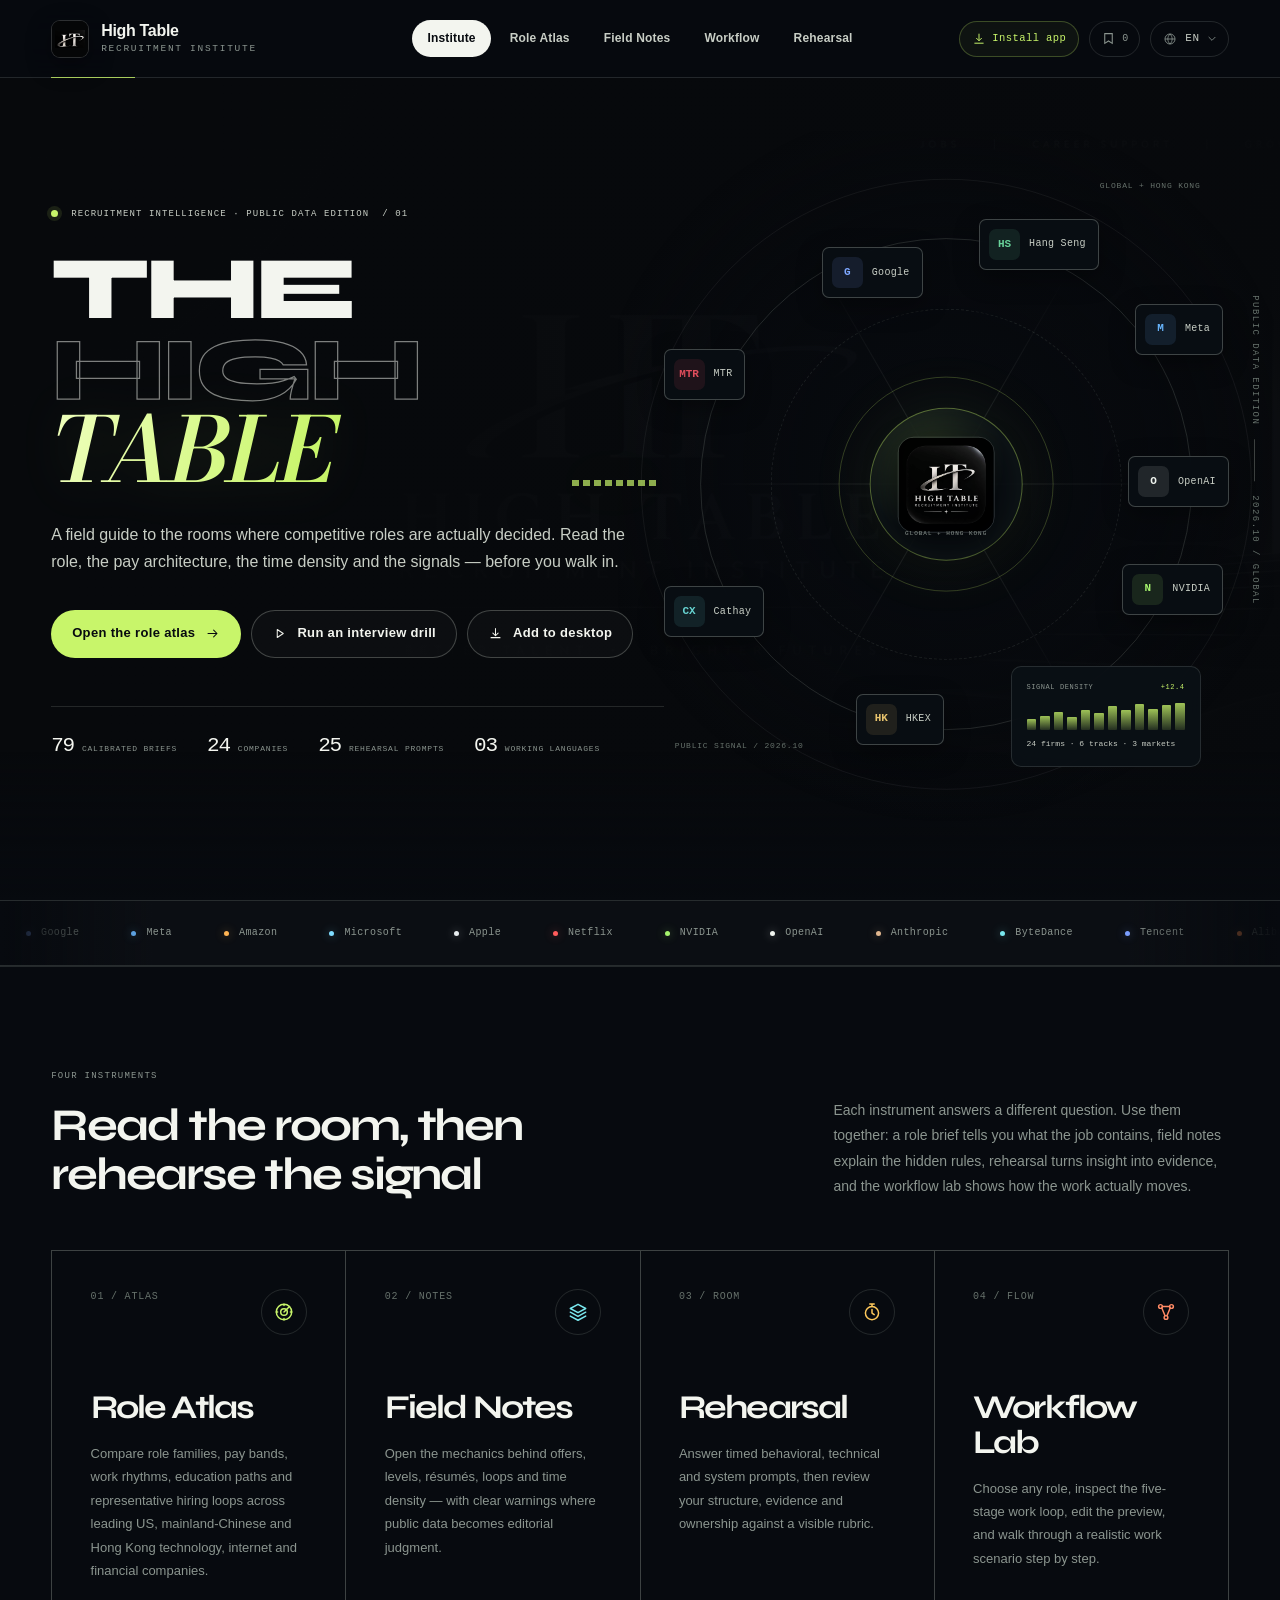
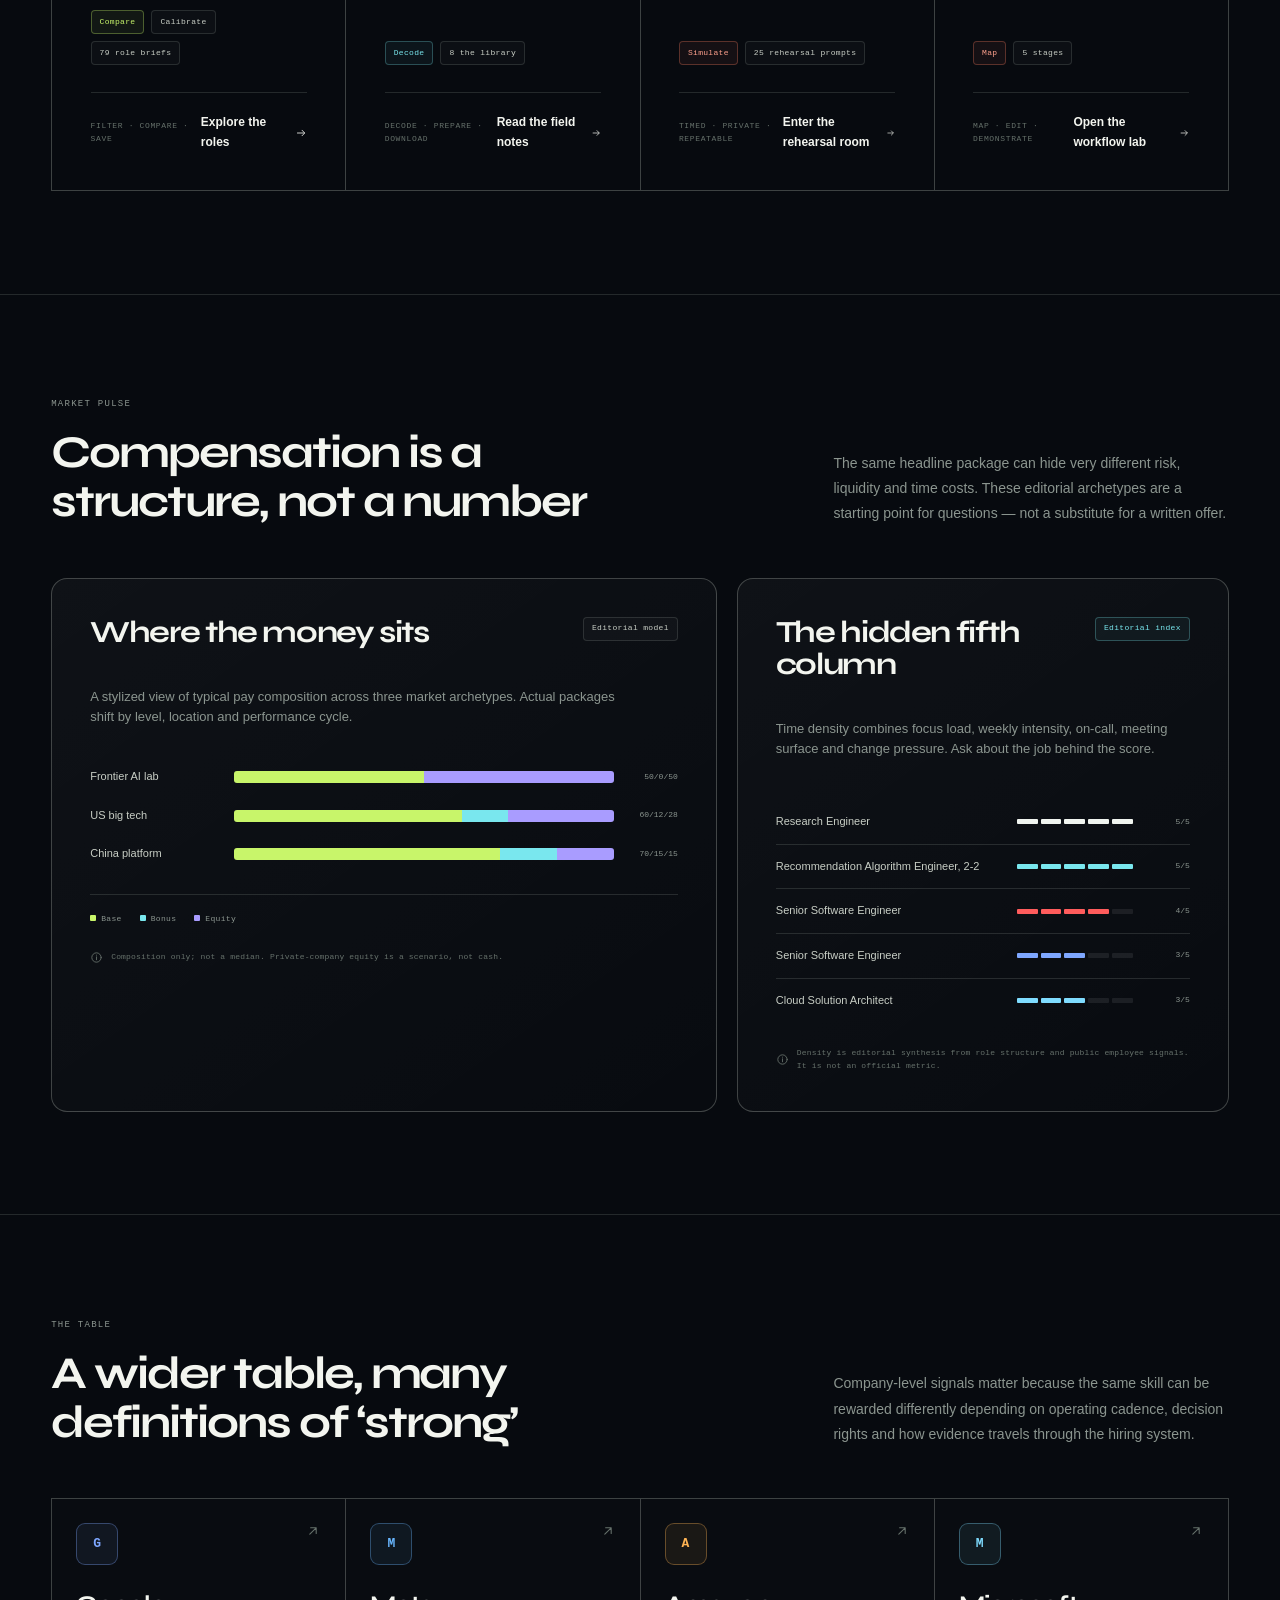
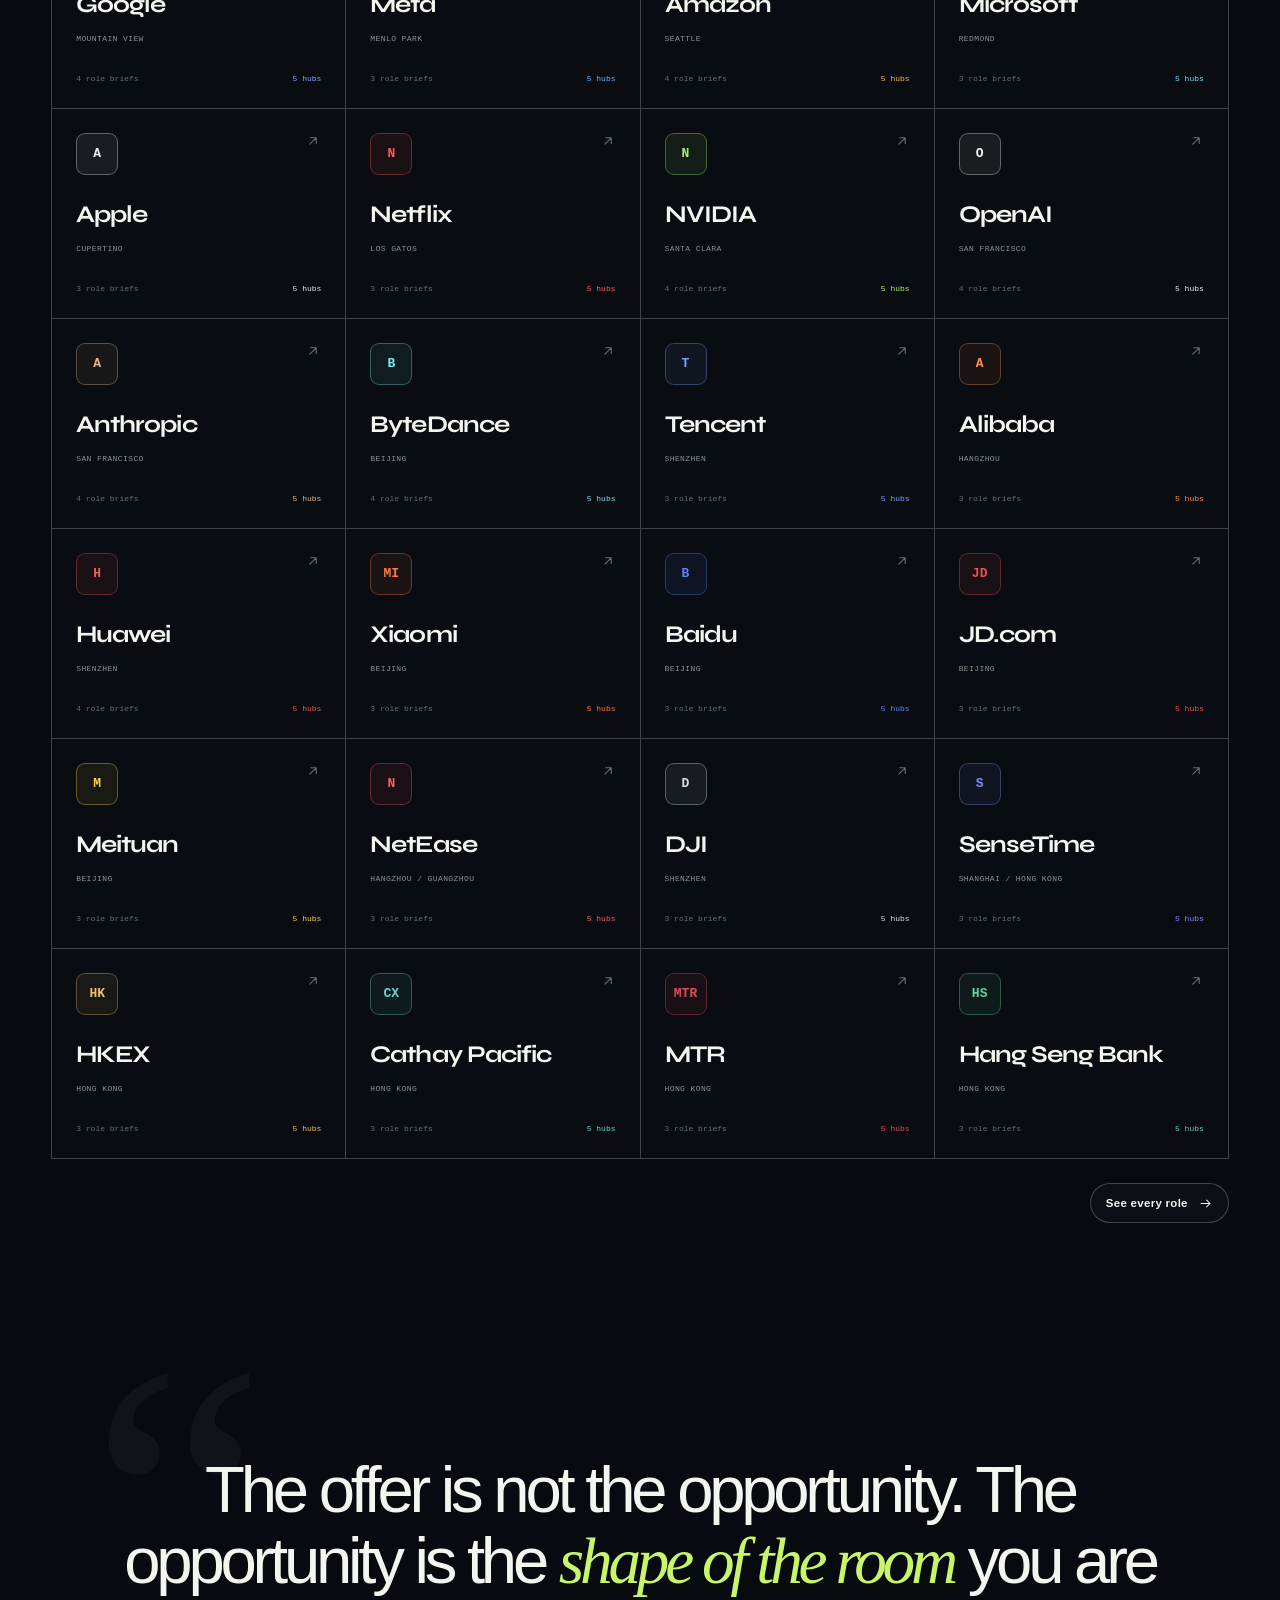
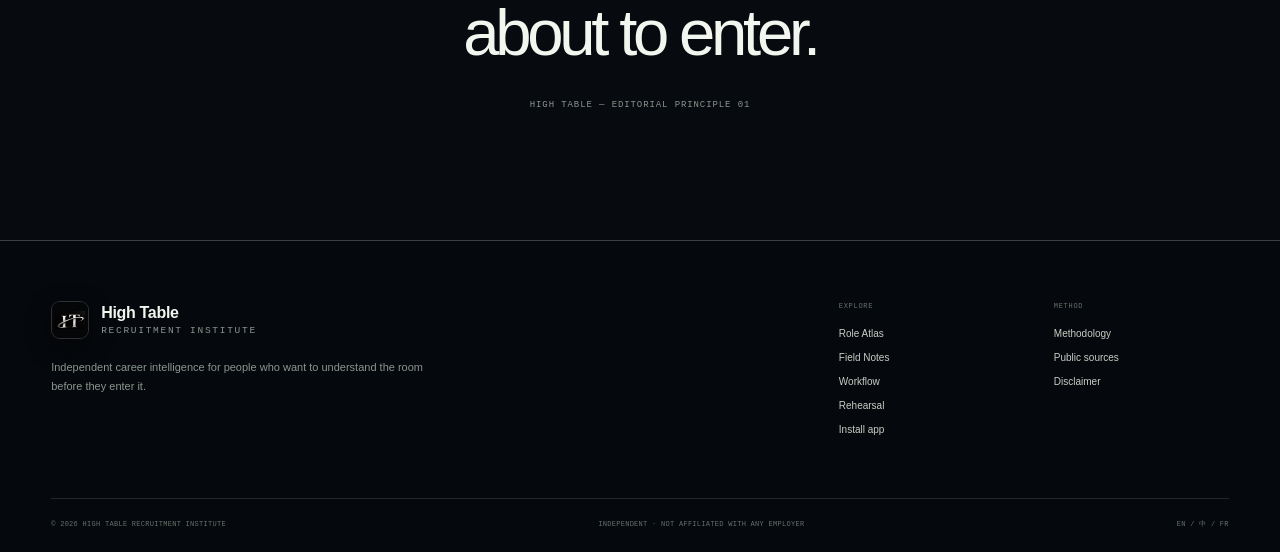
==== commit 5da3a384: "Add files via upload" ====
--- a/index.html
+++ b/index.html
@@ -60,6 +60,7 @@
       <a href="#/" data-route-link="home" data-i18n="nav.home">Institute</a>
       <a href="#/roles" data-route-link="roles" data-i18n="nav.roles">Role Atlas</a>
       <a href="#/intelligence" data-route-link="intelligence" data-i18n="nav.intelligence">Field Notes</a>
+      <a href="#/workflow" data-route-link="workflow" data-i18n="nav.workflow">Workflow</a>
       <a href="#/simulate" data-route-link="simulate" data-i18n="nav.simulate">Rehearsal</a>
     </nav>
 
@@ -95,6 +96,7 @@
     <a href="#/" data-route-link="home" data-i18n="nav.home">Institute</a>
     <a href="#/roles" data-route-link="roles" data-i18n="nav.roles">Role Atlas</a>
     <a href="#/intelligence" data-route-link="intelligence" data-i18n="nav.intelligence">Field Notes</a>
+    <a href="#/workflow" data-route-link="workflow" data-i18n="nav.workflow">Workflow</a>
     <a href="#/simulate" data-route-link="simulate" data-i18n="nav.simulate">Rehearsal</a>
     <button class="mobile-install" type="button" data-install-app>
       <span data-install-label data-i18n="common.installApp">Install app</span>
@@ -131,6 +133,7 @@
           <span class="footer-label" data-i18n="footer.explore">Explore</span>
           <a href="#/roles" data-i18n="nav.roles">Role Atlas</a>
           <a href="#/intelligence" data-i18n="nav.intelligence">Field Notes</a>
+          <a href="#/workflow" data-i18n="nav.workflow">Workflow</a>
           <a href="#/simulate" data-i18n="nav.simulate">Rehearsal</a>
           <button type="button" data-install-app data-i18n="common.installApp">Install app</button>
         </div>
--- a/styles.css
+++ b/styles.css
@@ -771,8 +771,16 @@
   transition: transform 0.24s var(--ease);
 }
 
+.btn svg.flip {
+  transform: rotate(180deg);
+}
+
 .btn:hover svg {
   transform: translateX(3px);
+}
+
+.btn:hover svg.flip {
+  transform: rotate(180deg) translateX(3px);
 }
 
 .btn:hover {
@@ -1114,6 +1122,20 @@
   min-height: 610px;
 }
 
+.hero-visual::before {
+  content: "";
+  position: absolute;
+  z-index: 0;
+  inset: -8%;
+  background: radial-gradient(
+    circle at 50% 47%,
+    rgba(7, 10, 15, 0.82) 0%,
+    rgba(7, 10, 15, 0.48) 44%,
+    rgba(7, 10, 15, 0) 72%
+  );
+  pointer-events: none;
+}
+
 .visual-coordinate {
   position: absolute;
   color: var(--muted-2);
@@ -1134,6 +1156,7 @@
 
 .signal-orbit {
   position: relative;
+  z-index: 1;
   width: min(100%, 590px);
   aspect-ratio: 1;
   margin-left: auto;
@@ -1234,12 +1257,12 @@
   position: absolute;
   display: flex;
   align-items: center;
-  gap: 7px;
-  padding: 7px 9px 7px 7px;
-  border: 1px solid var(--line);
-  border-radius: 5px;
-  background: rgba(9, 14, 20, 0.88);
-  box-shadow: 0 6px 20px rgba(0, 0, 0, 0.2);
+  gap: 9px;
+  padding: 9px 12px 9px 9px;
+  border: 1px solid var(--line-strong);
+  border-radius: 7px;
+  background: rgba(9, 14, 20, 0.94);
+  box-shadow: 0 8px 24px rgba(0, 0, 0, 0.34);
   backdrop-filter: blur(8px);
   animation: nodeFloat 6s ease-in-out infinite;
 }
@@ -1259,13 +1282,13 @@
 
 .node-mark {
   display: grid;
-  width: 23px;
-  height: 23px;
-  border-radius: 4px;
+  width: 31px;
+  height: 31px;
+  border-radius: 7px;
   color: var(--node-color, var(--paper));
   background: color-mix(in srgb, var(--node-color, var(--paper)) 11%, transparent);
   font-family: var(--font-mono);
-  font-size: 9px;
+  font-size: 11px;
   font-weight: 700;
   place-items: center;
 }
@@ -1273,17 +1296,18 @@
 .node-name {
   color: var(--paper-soft);
   font-family: var(--font-mono);
-  font-size: 8px;
+  font-size: 10px;
+  font-weight: 500;
   letter-spacing: 0.03em;
 }
 
 .node-1 { top: 8%; left: 28%; }
 .node-2 { top: 18%; right: 1%; }
-.node-3 { top: 45%; right: -3%; }
-.node-4 { bottom: 18%; right: 3%; }
+.node-3 { top: 45%; right: 0; }
+.node-4 { bottom: 27%; right: 1%; }
 .node-5 { bottom: 4%; left: 34%; }
-.node-6 { bottom: 23%; left: -2%; }
-.node-7 { top: 26%; left: -3%; }
+.node-6 { bottom: 23%; left: 0; }
+.node-7 { top: 26%; left: 0; }
 .node-8 { top: 3%; right: 23%; }
 
 .orbit-readout {
@@ -1416,7 +1440,7 @@
 
 .instrument-grid {
   display: grid;
-  grid-template-columns: repeat(3, minmax(0, 1fr));
+  grid-template-columns: repeat(4, minmax(0, 1fr));
   border-top: 1px solid var(--line-strong);
   border-left: 1px solid var(--line-strong);
 }
@@ -3043,6 +3067,1453 @@
   margin-top: 2px;
 }
 
+/* ---------- Workflow lab ---------- */
+
+.workflow-page {
+  background:
+    radial-gradient(circle at 86% 8%, rgba(255, 138, 101, 0.055), transparent 30%),
+    transparent;
+}
+
+.workflow-toolbar {
+  display: flex;
+  align-items: flex-end;
+  gap: 20px;
+  flex-wrap: wrap;
+  margin-bottom: 18px;
+  padding: 16px;
+  border: 1px solid var(--line-strong);
+  border-radius: 12px;
+  background: rgba(255, 255, 255, 0.018);
+}
+
+.workflow-role-field {
+  flex: 1 1 350px;
+  min-width: 0;
+}
+
+.workflow-role-field > span,
+.workflow-edit-field > span {
+  display: block;
+  margin-bottom: 7px;
+  color: var(--muted);
+  font-family: var(--font-mono);
+  font-size: 9.5px;
+  letter-spacing: 0.08em;
+  text-transform: uppercase;
+}
+
+.workflow-role-picker {
+  position: relative;
+  z-index: 20;
+}
+
+.workflow-picker-trigger {
+  display: flex;
+  align-items: center;
+  gap: 12px;
+  width: 100%;
+  min-height: 58px;
+  padding: 8px 13px 8px 9px;
+  border: 1px solid var(--line-strong);
+  border-radius: 8px;
+  color: var(--paper);
+  background: #0b1017;
+  text-align: left;
+  transition: border-color 0.2s, background 0.2s;
+}
+
+.workflow-picker-trigger:hover,
+.workflow-picker-trigger[aria-expanded="true"] {
+  border-color: rgba(200, 245, 106, 0.35);
+  background: #101720;
+}
+
+.workflow-picker-trigger .company-sigil {
+  width: 36px;
+  height: 36px;
+  border-radius: 7px;
+  font-size: 10px;
+}
+
+.workflow-picker-trigger-copy {
+  display: flex;
+  flex: 1;
+  min-width: 0;
+  flex-direction: column;
+  gap: 3px;
+}
+
+.workflow-picker-trigger-copy > span {
+  color: var(--muted);
+  font-family: var(--font-mono);
+  font-size: 8px;
+  letter-spacing: 0.04em;
+}
+
+.workflow-picker-trigger-copy > strong {
+  color: var(--paper);
+  font-size: 13px;
+  font-weight: 500;
+  overflow: hidden;
+  text-overflow: ellipsis;
+  white-space: nowrap;
+}
+
+.workflow-picker-chevron {
+  flex: 0 0 auto;
+  width: 13px;
+  color: var(--muted);
+  transition: transform 0.2s;
+}
+
+.workflow-picker-trigger[aria-expanded="true"] .workflow-picker-chevron {
+  transform: rotate(180deg);
+}
+
+.workflow-picker-panel {
+  position: absolute;
+  z-index: 80;
+  top: calc(100% + 8px);
+  left: 0;
+  width: min(560px, 90vw);
+  max-height: 430px;
+  border: 1px solid var(--line-strong);
+  border-radius: 10px;
+  background: #0b1119;
+  box-shadow: 0 24px 64px rgba(0, 0, 0, 0.58);
+  overflow: hidden;
+}
+
+.workflow-picker-panel[hidden],
+.workflow-picker-option[hidden],
+.workflow-picker-group[hidden] {
+  display: none!important;
+}
+
+.workflow-picker-search {
+  position: relative;
+  padding: 10px;
+  border-bottom: 1px solid var(--line);
+  background: #0b1119;
+}
+
+.workflow-picker-search svg {
+  position: absolute;
+  top: 50%;
+  left: 22px;
+  width: 15px;
+  height: 15px;
+  color: var(--muted);
+  transform: translateY(-50%);
+}
+
+.workflow-picker-search input {
+  width: 100%;
+  height: 40px;
+  padding: 0 12px 0 38px;
+  border: 1px solid var(--line);
+  border-radius: 6px;
+  outline: none;
+  color: var(--paper);
+  background: #0e151e;
+  font-size: 12px;
+}
+
+.workflow-picker-search input::placeholder {
+  color: var(--muted-2);
+}
+
+.workflow-picker-search input:focus {
+  border-color: rgba(200, 245, 106, 0.45);
+}
+
+.workflow-picker-list {
+  max-height: 370px;
+  padding: 4px 6px 8px;
+  overflow-y: auto;
+}
+
+.workflow-picker-group-label {
+  position: sticky;
+  z-index: 1;
+  top: 0;
+  display: flex;
+  align-items: center;
+  justify-content: space-between;
+  padding: 9px 8px 7px;
+  color: var(--acid);
+  background: #0b1119;
+  font-family: var(--font-mono);
+  font-size: 9px;
+  letter-spacing: 0.07em;
+  text-transform: uppercase;
+}
+
+.workflow-picker-group-label em {
+  color: var(--muted-2);
+  font-size: 8px;
+  font-style: normal;
+}
+
+.workflow-picker-option {
+  display: flex;
+  align-items: center;
+  justify-content: space-between;
+  gap: 12px;
+  width: 100%;
+  min-height: 49px;
+  padding: 8px 10px;
+  border-radius: 6px;
+  color: var(--paper-soft);
+  text-align: left;
+  transition: color 0.15s, background 0.15s;
+}
+
+.workflow-picker-option:hover,
+.workflow-picker-option.is-selected {
+  color: var(--paper);
+  background: rgba(200, 245, 106, 0.075);
+}
+
+.workflow-picker-option > span {
+  min-width: 0;
+}
+
+.workflow-picker-option strong {
+  display: block;
+  margin-bottom: 3px;
+  font-size: 12px;
+  font-weight: 500;
+}
+
+.workflow-picker-option em {
+  display: block;
+  color: var(--muted);
+  font-family: var(--font-mono);
+  font-size: 8px;
+  font-style: normal;
+}
+
+.workflow-picker-option svg {
+  flex: 0 0 auto;
+  width: 14px;
+  height: 14px;
+  color: var(--acid);
+}
+
+.workflow-picker-empty {
+  padding: 30px 14px;
+  color: var(--muted);
+  font-size: 11px;
+  text-align: center;
+}
+
+.workflow-template-meta {
+  display: flex;
+  flex-wrap: wrap;
+  gap: 6px;
+  align-self: center;
+  max-width: 420px;
+}
+
+.workflow-page .tag {
+  min-height: 26px;
+  padding-inline: 9px;
+  font-size: 9.5px;
+}
+
+.workflow-actions {
+  display: flex;
+  flex-wrap: wrap;
+  gap: 7px;
+  margin-left: auto;
+}
+
+.workflow-actions .btn:disabled,
+.workflow-detail-nav .btn:disabled,
+.workflow-edit-actions .btn:disabled {
+  opacity: 0.35;
+  pointer-events: none;
+}
+
+.workflow-context {
+  display: grid;
+  grid-template-columns: auto 1px minmax(0, 1fr);
+  align-items: center;
+  gap: 22px;
+  margin-bottom: 22px;
+  padding: 4px 2px;
+}
+
+.workflow-role-lockup {
+  display: flex;
+  align-items: center;
+  gap: 12px;
+}
+
+.workflow-role-lockup strong {
+  display: block;
+  color: var(--paper);
+  font-size: 13px;
+  font-weight: 600;
+}
+
+.workflow-role-lockup span {
+  display: block;
+  margin-top: 3px;
+  color: var(--muted);
+  font-family: var(--font-mono);
+  font-size: 9.5px;
+  letter-spacing: 0.03em;
+}
+
+.workflow-context-rule {
+  width: 1px;
+  height: 38px;
+  background: var(--line);
+}
+
+.workflow-context p {
+  margin: 0;
+  color: var(--muted);
+  font-size: 11.5px;
+  line-height: 1.7;
+}
+
+.workflow-stage-rail {
+  display: grid;
+  grid-template-columns: repeat(5, minmax(0, 1fr));
+  gap: 7px;
+  margin-bottom: 12px;
+}
+
+.workflow-stage-tab {
+  position: relative;
+  display: flex;
+  flex-direction: column;
+  align-items: flex-start;
+  min-height: 116px;
+  padding: 14px;
+  border: 1px solid var(--line);
+  border-radius: 8px;
+  color: var(--muted);
+  background: rgba(255, 255, 255, 0.012);
+  text-align: left;
+  overflow: hidden;
+  transition: border-color 0.2s, background 0.2s, transform 0.22s var(--ease);
+}
+
+.workflow-stage-tab::before {
+  content: "";
+  position: absolute;
+  top: 0;
+  left: 0;
+  width: 100%;
+  height: 2px;
+  background: var(--coral);
+  transform: scaleX(0);
+  transform-origin: left;
+  transition: transform 0.3s var(--ease);
+}
+
+.workflow-stage-tab:hover {
+  border-color: var(--line-strong);
+  background: rgba(255, 255, 255, 0.03);
+  transform: translateY(-2px);
+}
+
+.workflow-stage-tab.is-active {
+  border-color: rgba(255, 138, 101, 0.42);
+  background: rgba(255, 138, 101, 0.06);
+}
+
+.workflow-stage-tab.is-active::before {
+  transform: scaleX(1);
+}
+
+.workflow-stage-tab.is-done {
+  border-color: rgba(200, 245, 106, 0.18);
+}
+
+.workflow-stage-number {
+  color: var(--coral);
+  font-family: var(--font-mono);
+  font-size: 10px;
+  letter-spacing: 0.06em;
+}
+
+.workflow-stage-name {
+  margin-top: auto;
+  color: var(--paper-soft);
+  font-size: 12.5px;
+  font-weight: 600;
+  line-height: 1.35;
+}
+
+.workflow-stage-tab.is-active .workflow-stage-name {
+  color: var(--paper);
+}
+
+.workflow-stage-time {
+  margin-top: 6px;
+  color: var(--muted-2);
+  font-family: var(--font-mono);
+  font-size: 9px;
+  letter-spacing: 0.04em;
+}
+
+.workflow-grid {
+  display: grid;
+  grid-template-columns: minmax(0, 1.35fr) minmax(280px, 0.65fr);
+  gap: 12px;
+  align-items: start;
+}
+
+.workflow-detail-card,
+.workflow-editor-card,
+.workflow-scenario-card,
+.workflow-complete-card {
+  border: 1px solid var(--line);
+  border-radius: 12px;
+  background:
+    linear-gradient(145deg, rgba(255, 255, 255, 0.025), rgba(255, 255, 255, 0.006)),
+    rgba(10, 14, 20, 0.66);
+}
+
+.workflow-detail-card,
+.workflow-editor-card {
+  padding: clamp(22px, 3vw, 34px);
+}
+
+.workflow-card-kicker {
+  margin-bottom: 11px;
+  color: var(--muted);
+  font-family: var(--font-mono);
+  font-size: 9.5px;
+  letter-spacing: 0.08em;
+  text-transform: uppercase;
+}
+
+.workflow-detail-top {
+  display: flex;
+  align-items: flex-start;
+  justify-content: space-between;
+  gap: 20px;
+  padding-bottom: 22px;
+  border-bottom: 1px solid var(--line);
+}
+
+.workflow-detail-top h2 {
+  max-width: 700px;
+  margin: 0;
+  font-size: clamp(27px, 3.2vw, 42px);
+  font-weight: 700;
+  letter-spacing: -0.045em;
+}
+
+.workflow-stage-stamp {
+  flex: 0 0 auto;
+  padding: 4px 7px;
+  border: 1px solid rgba(255, 138, 101, 0.28);
+  border-radius: 4px;
+  color: var(--coral);
+  font-family: var(--font-mono);
+  font-size: 8px;
+  letter-spacing: 0.05em;
+}
+
+.workflow-detail-block {
+  padding: 21px 0;
+  border-bottom: 1px solid var(--line);
+}
+
+.workflow-block-label {
+  display: block;
+  margin-bottom: 8px;
+  color: var(--muted);
+  font-family: var(--font-mono);
+  font-size: 9.5px;
+  letter-spacing: 0.07em;
+  text-transform: uppercase;
+}
+
+.workflow-detail-block p {
+  max-width: 780px;
+  margin: 0;
+  color: var(--paper);
+  font-size: 15px;
+  line-height: 1.8;
+}
+
+.workflow-detail-block.accent {
+  border-bottom: 0;
+}
+
+.workflow-detail-block.accent p {
+  padding-left: 14px;
+  border-left: 2px solid var(--acid);
+  color: var(--paper-soft);
+}
+
+.workflow-detail-block.done {
+  border-bottom: 0;
+}
+
+.workflow-detail-block.done p {
+  color: var(--muted);
+  font-size: 12px;
+}
+
+.workflow-detail-meta {
+  display: grid;
+  grid-template-columns: 1fr 1fr;
+  gap: 1px;
+  margin: 8px 0 22px;
+  border: 1px solid var(--line);
+  border-radius: 7px;
+  background: var(--line);
+  overflow: hidden;
+}
+
+.workflow-detail-meta > div {
+  padding: 14px;
+  background: #0c1118;
+}
+
+.workflow-detail-meta span {
+  display: block;
+  margin-bottom: 5px;
+  color: var(--muted);
+  font-family: var(--font-mono);
+  font-size: 9px;
+  letter-spacing: 0.06em;
+  text-transform: uppercase;
+}
+
+.workflow-detail-meta strong {
+  color: var(--paper-soft);
+  font-size: 12.5px;
+  font-weight: 400;
+  line-height: 1.6;
+}
+
+.workflow-detail-meta i {
+  display: inline-block;
+  margin: 0 4px 4px 0;
+  padding: 3px 6px;
+  border: 1px solid var(--line);
+  border-radius: 3px;
+  color: var(--paper-soft);
+  font-family: var(--font-mono);
+  font-size: 9px;
+  font-style: normal;
+}
+
+.workflow-detail-nav,
+.workflow-walk-actions,
+.workflow-complete-actions {
+  display: flex;
+  align-items: center;
+  justify-content: space-between;
+  gap: 10px;
+}
+
+.workflow-scenario-card {
+  padding: 24px;
+}
+
+.workflow-scenario-card h3 {
+  margin: 0 0 12px;
+  font-size: 25px;
+  font-weight: 700;
+  line-height: 1.12;
+  letter-spacing: -0.04em;
+}
+
+.workflow-scenario-card > p {
+  margin: 0 0 20px;
+  color: var(--muted);
+  font-size: 12.5px;
+  line-height: 1.8;
+}
+
+.workflow-scenario-card dl {
+  margin: 0 0 21px;
+}
+
+.workflow-scenario-card dl > div {
+  padding: 11px 0;
+  border-top: 1px solid var(--line);
+}
+
+.workflow-scenario-card dt {
+  margin-bottom: 4px;
+  color: var(--muted-2);
+  font-family: var(--font-mono);
+  font-size: 9px;
+  letter-spacing: 0.06em;
+  text-transform: uppercase;
+}
+
+.workflow-scenario-card dd {
+  margin: 0;
+  color: var(--paper-soft);
+  font-size: 12px;
+  line-height: 1.65;
+}
+
+.workflow-scenario-run {
+  width: 100%;
+}
+
+.workflow-edit-grid {
+  display: grid;
+  grid-template-columns: 1fr 150px;
+  gap: 10px;
+}
+
+.workflow-edit-field {
+  display: block;
+  margin-bottom: 15px;
+}
+
+.workflow-edit-field .textarea-input {
+  min-height: 100px;
+  padding: 12px;
+  font-size: 12px;
+  line-height: 1.7;
+  resize: vertical;
+}
+
+.workflow-edit-actions {
+  display: flex;
+  flex-wrap: wrap;
+  gap: 7px;
+  margin-top: 19px;
+  padding-top: 18px;
+  border-top: 1px solid var(--line);
+}
+
+.workflow-add-stage {
+  display: inline-flex;
+  align-items: center;
+  gap: 7px;
+  margin-top: 12px;
+  color: var(--acid);
+  font-family: var(--font-mono);
+  font-size: 9px;
+  letter-spacing: 0.04em;
+  text-transform: uppercase;
+}
+
+.workflow-add-stage svg {
+  width: 13px;
+  height: 13px;
+}
+
+/* Decision experience */
+
+.workflow-decision {
+  margin-top: 42px;
+  padding: clamp(24px, 3.5vw, 40px);
+  border: 1px solid var(--line-strong);
+  border-radius: 16px;
+  background:
+    radial-gradient(circle at 90% 5%, rgba(255, 138, 101, 0.085), transparent 30%),
+    linear-gradient(145deg, rgba(255, 255, 255, 0.026), rgba(255, 255, 255, 0.006)),
+    rgba(9, 13, 19, 0.88);
+  scroll-margin-top: calc(var(--header-h) + 20px);
+}
+
+.workflow-decision-head {
+  display: grid;
+  grid-template-columns: minmax(0, 1fr) auto;
+  align-items: end;
+  gap: 28px;
+  margin-bottom: 22px;
+}
+
+.workflow-decision-head h2 {
+  max-width: 820px;
+  margin: 0 0 10px;
+  font-size: clamp(30px, 4vw, 52px);
+  font-weight: 700;
+  line-height: 1.03;
+  letter-spacing: -0.05em;
+}
+
+.workflow-decision-head p {
+  max-width: 720px;
+  margin: 0;
+  color: var(--muted);
+  font-size: 13px;
+  line-height: 1.75;
+}
+
+.workflow-decision-stats {
+  display: flex;
+  gap: 1px;
+  border: 1px solid var(--line);
+  border-radius: 7px;
+  background: var(--line);
+  overflow: hidden;
+}
+
+.workflow-decision-stats > div {
+  min-width: 88px;
+  padding: 12px;
+  background: #0c1118;
+}
+
+.workflow-decision-stats span {
+  display: block;
+  margin-bottom: 4px;
+  color: var(--muted);
+  font-family: var(--font-mono);
+  font-size: 9px;
+  letter-spacing: 0.05em;
+  text-transform: uppercase;
+}
+
+.workflow-decision-stats strong {
+  color: var(--paper-soft);
+  font-family: var(--font-mono);
+  font-size: 15px;
+  font-weight: 400;
+  white-space: nowrap;
+}
+
+.workflow-decision-launch {
+  display: flex;
+  align-items: center;
+  justify-content: space-between;
+  gap: 30px;
+  padding: 22px;
+  border: 1px solid var(--line);
+  border-radius: 9px;
+  background: rgba(255, 255, 255, 0.017);
+}
+
+.decision-launch-copy {
+  max-width: 800px;
+}
+
+.decision-launch-copy h3 {
+  margin: 12px 0 7px;
+  font-size: 24px;
+  font-weight: 700;
+  letter-spacing: -0.035em;
+}
+
+.decision-launch-copy p {
+  margin: 0;
+  color: var(--muted);
+  font-size: 12.5px;
+  line-height: 1.7;
+}
+
+.decision-launch-meta {
+  display: flex;
+  flex-wrap: wrap;
+  gap: 8px 18px;
+  margin-top: 13px;
+  color: var(--muted-2);
+  font-family: var(--font-mono);
+  font-size: 9px;
+  letter-spacing: 0.03em;
+  text-transform: uppercase;
+}
+
+.workflow-decision-launch > .btn {
+  flex: 0 0 auto;
+}
+
+.workflow-decision-note {
+  margin: 16px 0 0;
+  color: var(--muted-2);
+  font-family: var(--font-mono);
+  font-size: 9px;
+  line-height: 1.65;
+}
+
+.decision-meters {
+  display: flex;
+  align-items: flex-end;
+  gap: 22px;
+}
+
+.decision-meter {
+  min-width: 150px;
+}
+
+.decision-meter > span,
+.decision-xp > span {
+  display: block;
+  margin-bottom: 5px;
+  color: var(--muted);
+  font-family: var(--font-mono);
+  font-size: 9px;
+  letter-spacing: 0.06em;
+  text-transform: uppercase;
+}
+
+.decision-meter > strong,
+.decision-xp > strong {
+  display: block;
+  color: var(--paper);
+  font-family: var(--font-mono);
+  font-size: 17px;
+  font-weight: 400;
+}
+
+.decision-risk-track {
+  height: 5px;
+  margin-top: 8px;
+  border-radius: 5px;
+  background: rgba(255, 255, 255, 0.07);
+  overflow: hidden;
+}
+
+.decision-risk-track span {
+  display: block;
+  width: var(--w);
+  height: 100%;
+  border-radius: 5px;
+  background: var(--acid);
+  transition: width 0.35s var(--ease), background 0.2s;
+}
+
+.decision-risk-track span.is-mid {
+  background: var(--amber);
+}
+
+.decision-risk-track span.is-high {
+  background: var(--coral);
+}
+
+.decision-progress {
+  display: grid;
+  grid-template-columns: repeat(3, 1fr);
+  gap: 5px;
+  margin: 0 0 24px;
+}
+
+.decision-progress span {
+  height: 3px;
+  border-radius: 3px;
+  background: rgba(255, 255, 255, 0.07);
+}
+
+.decision-progress span.is-done {
+  background: rgba(200, 245, 106, 0.45);
+}
+
+.decision-progress span.is-active {
+  background: var(--coral);
+}
+
+.decision-body {
+  display: grid;
+  grid-template-columns: 68px minmax(0, 1fr);
+  gap: 20px;
+}
+
+.decision-index {
+  color: var(--coral);
+  font-family: var(--font-mono);
+  font-size: 38px;
+  line-height: 1;
+}
+
+.decision-main h3 {
+  max-width: 820px;
+  margin: 0 0 22px;
+  font-size: clamp(24px, 3vw, 36px);
+  font-weight: 700;
+  line-height: 1.18;
+  letter-spacing: -0.035em;
+}
+
+.decision-options {
+  display: grid;
+  gap: 7px;
+}
+
+.decision-option {
+  display: grid;
+  grid-template-columns: 34px 1fr;
+  align-items: center;
+  gap: 12px;
+  min-height: 58px;
+  padding: 10px 14px 10px 9px;
+  border: 1px solid var(--line);
+  border-radius: 7px;
+  color: var(--paper-soft);
+  background: rgba(255, 255, 255, 0.014);
+  text-align: left;
+  transition: border-color 0.2s, background 0.2s, transform 0.2s var(--ease);
+}
+
+.decision-option:hover {
+  border-color: rgba(255, 138, 101, 0.4);
+  background: rgba(255, 138, 101, 0.04);
+  transform: translateX(3px);
+}
+
+.decision-option > span {
+  display: grid;
+  width: 30px;
+  height: 30px;
+  border: 1px solid var(--line);
+  border-radius: 50%;
+  color: var(--coral);
+  font-family: var(--font-mono);
+  font-size: 9px;
+  place-items: center;
+}
+
+.decision-option strong {
+  font-size: 13.5px;
+  font-weight: 500;
+  line-height: 1.55;
+}
+
+.decision-outcome {
+  padding: 20px;
+  border: 1px solid rgba(200, 245, 106, 0.22);
+  border-radius: 8px;
+  background: rgba(200, 245, 106, 0.035);
+}
+
+.decision-outcome > span {
+  color: var(--acid);
+  font-family: var(--font-mono);
+  font-size: 9px;
+  letter-spacing: 0.07em;
+  text-transform: uppercase;
+}
+
+.decision-outcome > p {
+  margin: 9px 0 13px;
+  color: var(--paper-soft);
+  font-size: 13px;
+  line-height: 1.75;
+}
+
+.decision-outcome-meta {
+  display: flex;
+  flex-wrap: wrap;
+  gap: 6px;
+}
+
+.decision-outcome-meta span {
+  padding: 4px 8px;
+  border: 1px solid var(--line);
+  border-radius: 3px;
+  font-family: var(--font-mono);
+  font-size: 9px;
+}
+
+.decision-outcome-meta .is-risk {
+  color: var(--coral);
+  border-color: rgba(255, 138, 101, 0.25);
+}
+
+.decision-outcome-meta .is-good {
+  color: var(--acid);
+  border-color: rgba(200, 245, 106, 0.22);
+}
+
+.decision-lesson {
+  margin-top: 13px;
+  padding-top: 12px;
+  border-top: 1px solid var(--line);
+  color: var(--muted);
+  font-size: 11.5px;
+  line-height: 1.65;
+}
+
+.decision-lesson strong {
+  display: block;
+  margin-bottom: 4px;
+  color: var(--paper-soft);
+  font-family: var(--font-mono);
+  font-size: 9px;
+  font-weight: 400;
+  letter-spacing: 0.05em;
+  text-transform: uppercase;
+}
+
+.decision-nav {
+  display: flex;
+  align-items: center;
+  justify-content: space-between;
+  gap: 20px;
+  margin-top: 18px;
+}
+
+.decision-nav > span {
+  color: var(--muted-2);
+  font-family: var(--font-mono);
+  font-size: 9px;
+}
+
+.decision-result {
+  display: grid;
+  grid-template-columns: 0.55fr 1.45fr;
+  gap: 12px;
+}
+
+.decision-result-score {
+  display: flex;
+  flex-direction: column;
+  align-items: flex-start;
+  justify-content: center;
+  min-height: 210px;
+  padding: 24px;
+  border: 1px solid var(--line);
+  border-radius: 9px;
+  background: rgba(200, 245, 106, 0.035);
+}
+
+.decision-result-score > span {
+  color: var(--muted);
+  font-family: var(--font-mono);
+  font-size: 8px;
+  letter-spacing: 0.06em;
+  text-transform: uppercase;
+}
+
+.decision-result-score > strong {
+  margin: 8px 0;
+  color: var(--acid);
+  font-family: var(--font-mono);
+  font-size: 48px;
+  font-weight: 300;
+  letter-spacing: -0.06em;
+}
+
+.decision-result-score > strong small {
+  font-size: 11px;
+}
+
+.decision-result-score > em {
+  color: var(--paper-soft);
+  font-size: 14px;
+  font-style: normal;
+}
+
+.decision-result-bars {
+  padding: 24px;
+  border: 1px solid var(--line);
+  border-radius: 9px;
+  background: rgba(255, 255, 255, 0.014);
+}
+
+.decision-result-bars > div:first-child {
+  display: grid;
+  grid-template-columns: 1fr auto;
+  align-items: center;
+  gap: 12px;
+}
+
+.decision-result-bars > div:first-child > span {
+  color: var(--muted);
+  font-family: var(--font-mono);
+  font-size: 8px;
+  letter-spacing: 0.06em;
+  text-transform: uppercase;
+}
+
+.decision-result-bars > div:first-child > strong {
+  color: var(--paper);
+  font-family: var(--font-mono);
+  font-size: 17px;
+  font-weight: 400;
+}
+
+.decision-result-bars .decision-risk-track {
+  grid-column: 1 / -1;
+}
+
+.decision-result-facts {
+  display: grid;
+  gap: 8px;
+  margin-top: 22px;
+}
+
+.decision-result-facts p {
+  display: flex;
+  justify-content: space-between;
+  gap: 20px;
+  margin: 0;
+  padding: 8px 0;
+  border-bottom: 1px solid var(--line);
+  color: var(--paper-soft);
+  font-size: 11.5px;
+}
+
+.decision-result-facts span {
+  color: var(--muted);
+}
+
+.workflow-decision-actions {
+  display: flex;
+  gap: 8px;
+  margin-top: 20px;
+  flex-wrap: wrap;
+}
+
+/* Workflow walkthrough */
+
+.workflow-walk-page {
+  min-height: calc(100vh - var(--header-h));
+  background:
+    radial-gradient(circle at 10% 35%, rgba(255, 138, 101, 0.065), transparent 30%),
+    radial-gradient(circle at 90% 10%, rgba(200, 245, 106, 0.045), transparent 26%);
+}
+
+.workflow-walk-shell {
+  max-width: 1220px;
+}
+
+.workflow-walk-topbar {
+  display: flex;
+  align-items: center;
+  justify-content: space-between;
+  gap: 20px;
+  margin-bottom: 22px;
+}
+
+.workflow-walk-label {
+  color: var(--coral);
+  font-family: var(--font-mono);
+  font-size: 10px;
+  letter-spacing: 0.1em;
+  text-transform: uppercase;
+}
+
+.workflow-walk-progress {
+  display: grid;
+  grid-template-columns: repeat(5, 1fr);
+  gap: 5px;
+  margin-bottom: 24px;
+}
+
+.workflow-walk-progress span {
+  height: 3px;
+  border-radius: 3px;
+  background: rgba(255, 255, 255, 0.07);
+  transition: background 0.3s;
+}
+
+.workflow-walk-progress span.is-done {
+  background: rgba(200, 245, 106, 0.45);
+}
+
+.workflow-walk-progress span.is-active {
+  background: var(--coral);
+  box-shadow: 0 0 12px rgba(255, 138, 101, 0.25);
+}
+
+.workflow-walk-stage {
+  display: grid;
+  grid-template-columns: 180px minmax(0, 1fr);
+  min-height: 540px;
+  border: 1px solid var(--line-strong);
+  border-radius: 16px;
+  background: rgba(10, 14, 20, 0.9);
+  box-shadow: var(--shadow-lg);
+  overflow: hidden;
+}
+
+.workflow-walk-side {
+  display: flex;
+  flex-direction: column;
+  align-items: flex-start;
+  padding: 29px;
+  border-right: 1px solid var(--line);
+  background:
+    linear-gradient(180deg, rgba(255, 138, 101, 0.07), transparent 45%),
+    rgba(255, 255, 255, 0.018);
+}
+
+.workflow-walk-side .workflow-stage-number {
+  font-size: 43px;
+  line-height: 1;
+}
+
+.workflow-walk-side .workflow-stage-stamp {
+  margin-top: 11px;
+}
+
+.workflow-scenario-mini {
+  margin-top: auto;
+  padding-top: 24px;
+  border-top: 1px solid var(--line);
+}
+
+.workflow-scenario-mini span {
+  display: block;
+  margin-bottom: 7px;
+  color: var(--muted);
+  font-family: var(--font-mono);
+  font-size: 9px;
+  letter-spacing: 0.06em;
+  text-transform: uppercase;
+}
+
+.workflow-scenario-mini strong {
+  color: var(--paper-soft);
+  font-size: 12px;
+  font-weight: 500;
+  line-height: 1.45;
+}
+
+.workflow-walk-main {
+  padding: clamp(28px, 4vw, 48px);
+}
+
+.workflow-walk-main h1 {
+  max-width: 820px;
+  margin: 0 0 10px;
+  font-size: clamp(40px, 5.7vw, 72px);
+  font-weight: 700;
+  letter-spacing: -0.06em;
+  line-height: 0.98;
+}
+
+.workflow-walk-role {
+  margin-bottom: 32px;
+  color: var(--muted);
+  font-family: var(--font-mono);
+  font-size: 10.5px;
+  letter-spacing: 0.03em;
+}
+
+.workflow-walk-columns {
+  display: grid;
+  grid-template-columns: repeat(3, minmax(0, 1fr));
+  gap: 8px;
+  margin-bottom: 22px;
+}
+
+.workflow-walk-columns article {
+  min-height: 190px;
+  padding: 18px;
+  border: 1px solid var(--line);
+  border-radius: 8px;
+  background: rgba(255, 255, 255, 0.016);
+}
+
+.workflow-walk-columns article.is-action {
+  border-color: rgba(255, 138, 101, 0.25);
+  background: rgba(255, 138, 101, 0.035);
+}
+
+.workflow-walk-columns article.is-output {
+  border-color: rgba(200, 245, 106, 0.24);
+  background: rgba(200, 245, 106, 0.035);
+}
+
+.workflow-walk-columns span {
+  display: block;
+  margin-bottom: 14px;
+  color: var(--muted);
+  font-family: var(--font-mono);
+  font-size: 9px;
+  letter-spacing: 0.07em;
+  text-transform: uppercase;
+}
+
+.workflow-walk-columns p {
+  margin: 0;
+  color: var(--paper-soft);
+  font-size: 13px;
+  line-height: 1.8;
+}
+
+.workflow-walk-bottom {
+  display: grid;
+  grid-template-columns: 1fr 1fr;
+  gap: 20px;
+  padding: 14px 0;
+  border-top: 1px solid var(--line);
+  border-bottom: 1px solid var(--line);
+}
+
+.workflow-walk-bottom span {
+  display: block;
+  margin-bottom: 4px;
+  color: var(--muted-2);
+  font-family: var(--font-mono);
+  font-size: 9px;
+  letter-spacing: 0.05em;
+  text-transform: uppercase;
+}
+
+.workflow-walk-bottom strong {
+  color: var(--paper-soft);
+  font-size: 11px;
+  font-weight: 400;
+  line-height: 1.5;
+}
+
+.workflow-walk-actions {
+  margin-top: 22px;
+}
+
+.workflow-walk-guardrails {
+  display: grid;
+  grid-template-columns: 1fr 1fr;
+  gap: 8px;
+  margin-top: 12px;
+}
+
+.workflow-walk-guardrails > div {
+  padding: 16px 18px;
+  border: 1px solid var(--line);
+  border-radius: 8px;
+  background: rgba(255, 255, 255, 0.014);
+}
+
+.workflow-walk-guardrails span {
+  display: block;
+  margin-bottom: 5px;
+  color: var(--muted);
+  font-family: var(--font-mono);
+  font-size: 9px;
+  letter-spacing: 0.06em;
+  text-transform: uppercase;
+}
+
+.workflow-walk-guardrails p {
+  margin: 0;
+  color: var(--paper-soft);
+  font-size: 11px;
+  line-height: 1.6;
+}
+
+.workflow-complete-card {
+  max-width: 900px;
+  margin: 50px auto 0;
+  padding: clamp(28px, 5vw, 54px);
+  text-align: left;
+}
+
+.workflow-complete-mark {
+  display: grid;
+  width: 47px;
+  height: 47px;
+  margin-bottom: 22px;
+  border: 1px solid rgba(200, 245, 106, 0.3);
+  border-radius: 50%;
+  color: var(--acid);
+  background: rgba(200, 245, 106, 0.05);
+  place-items: center;
+}
+
+.workflow-complete-mark svg {
+  width: 21px;
+  height: 21px;
+}
+
+.workflow-complete-card h1 {
+  margin: 0 0 8px;
+  font-size: clamp(42px, 6vw, 76px);
+  font-weight: 700;
+  letter-spacing: -0.06em;
+  line-height: 0.96;
+}
+
+.workflow-complete-card > p {
+  color: var(--muted);
+  font-size: 11px;
+}
+
+.workflow-complete-stats {
+  display: grid;
+  grid-template-columns: repeat(3, 1fr);
+  margin: 26px 0;
+  border-top: 1px solid var(--line);
+  border-bottom: 1px solid var(--line);
+}
+
+.workflow-complete-stats > div {
+  padding: 16px;
+  border-right: 1px solid var(--line);
+}
+
+.workflow-complete-stats > div:first-child {
+  padding-left: 0;
+}
+
+.workflow-complete-stats > div:last-child {
+  border-right: 0;
+}
+
+.workflow-complete-stats strong {
+  display: block;
+  color: var(--paper);
+  font-family: var(--font-mono);
+  font-size: 23px;
+  font-weight: 400;
+}
+
+.workflow-complete-stats span {
+  color: var(--muted);
+  font-family: var(--font-mono);
+  font-size: 7px;
+  letter-spacing: 0.05em;
+  text-transform: uppercase;
+}
+
+.workflow-artifact-list {
+  display: flex;
+  flex-direction: column;
+  gap: 0;
+  margin: 0 0 26px;
+  padding: 0;
+  list-style: none;
+}
+
+.workflow-artifact-list li {
+  display: grid;
+  grid-template-columns: 28px 1fr;
+  gap: 13px;
+  padding: 13px 0;
+  border-bottom: 1px solid var(--line);
+}
+
+.workflow-artifact-list li > span {
+  color: var(--coral);
+  font-family: var(--font-mono);
+  font-size: 8px;
+}
+
+.workflow-artifact-list strong {
+  display: block;
+  margin-bottom: 3px;
+  color: var(--paper);
+  font-size: 11px;
+  font-weight: 500;
+}
+
+.workflow-artifact-list p {
+  margin: 0;
+  color: var(--muted);
+  font-size: 9px;
+}
+
+.workflow-complete-note {
+  margin: 23px 0 0!important;
+  color: var(--muted-2)!important;
+  font-family: var(--font-mono);
+  font-size: 8px!important;
+  line-height: 1.6;
+}
+
 /* ---------- Simulation intro ---------- */
 
 .simulation-page {
@@ -4515,6 +5986,10 @@
     display: none;
   }
 
+  .instrument-grid {
+    grid-template-columns: repeat(2, minmax(0, 1fr));
+  }
+
   .home-hero {
     grid-template-columns: 1.05fr 0.95fr;
   }
@@ -4662,6 +6137,30 @@
   .company-head-meta {
     max-width: 520px;
   }
+
+  .workflow-grid {
+    grid-template-columns: 1fr;
+  }
+
+  .workflow-stage-rail {
+    grid-template-columns: repeat(3, minmax(0, 1fr));
+  }
+
+  .workflow-walk-stage {
+    grid-template-columns: 150px minmax(0, 1fr);
+  }
+
+  .workflow-decision-head {
+    grid-template-columns: 1fr;
+  }
+
+  .workflow-decision-stats {
+    width: max-content;
+  }
+
+  .decision-result {
+    grid-template-columns: 1fr;
+  }
 }
 
 @media (max-width: 720px) {
@@ -4735,26 +6234,29 @@
   }
 
   .orbit-node {
-    padding: 5px 6px;
+    gap: 6px;
+    padding: 7px 8px 7px 7px;
+    border-radius: 6px;
   }
 
   .node-mark {
-    width: 20px;
-    height: 20px;
+    width: 24px;
+    height: 24px;
+    border-radius: 6px;
+    font-size: 9px;
+  }
+
+  .node-name {
     font-size: 8px;
-  }
-
-  .node-name {
-    font-size: 7px;
   }
 
   .node-1 { top: 5%; left: 21%; }
   .node-2 { top: 12%; right: 0; }
-  .node-3 { top: 43%; right: -2%; }
-  .node-4 { bottom: 16%; right: 0; }
+  .node-3 { top: 43%; right: -1%; }
+  .node-4 { bottom: 28%; right: 0; }
   .node-5 { bottom: 0; left: 25%; }
-  .node-6 { bottom: 20%; left: -2%; }
-  .node-7 { top: 24%; left: -2%; }
+  .node-6 { bottom: 20%; left: -1%; }
+  .node-7 { top: 24%; left: -1%; }
   .node-8 { top: 0; right: 18%; }
 
   .orbit-readout {
@@ -4855,6 +6357,147 @@
 
   .filters .field:nth-child(4) {
     grid-column: 1 / 2;
+  }
+
+  .workflow-toolbar {
+    align-items: stretch;
+  }
+
+  .workflow-role-field {
+    flex-basis: 100%;
+  }
+
+  .workflow-actions {
+    width: 100%;
+    margin-left: 0;
+  }
+
+  .workflow-actions .btn {
+    flex: 1 1 auto;
+  }
+
+  .workflow-decision-launch {
+    align-items: stretch;
+    flex-direction: column;
+  }
+
+  .workflow-decision-launch > .btn {
+    width: 100%;
+  }
+
+  .workflow-decision-stats {
+    width: 100%;
+  }
+
+  .workflow-decision-stats > div {
+    flex: 1;
+    min-width: 0;
+  }
+
+  .decision-meters {
+    align-items: stretch;
+    flex-direction: column;
+    gap: 14px;
+  }
+
+  .decision-body {
+    grid-template-columns: 1fr;
+    gap: 12px;
+  }
+
+  .decision-index {
+    font-size: 30px;
+  }
+
+  .decision-main h3 {
+    font-size: clamp(23px, 7vw, 30px);
+  }
+
+  .decision-nav {
+    align-items: flex-start;
+    flex-direction: column;
+  }
+
+  .decision-option strong {
+    font-size: 12.5px;
+  }
+
+  .workflow-context {
+    grid-template-columns: 1fr;
+    gap: 12px;
+  }
+
+  .workflow-context-rule {
+    display: none;
+  }
+
+  .workflow-stage-rail {
+    display: flex;
+    overflow-x: auto;
+    scroll-snap-type: x mandatory;
+    padding-bottom: 8px;
+  }
+
+  .workflow-stage-tab {
+    flex: 0 0 185px;
+    scroll-snap-align: start;
+  }
+
+  .workflow-detail-meta,
+  .workflow-edit-grid {
+    grid-template-columns: 1fr;
+  }
+
+  .workflow-walk-stage {
+    grid-template-columns: 1fr;
+  }
+
+  .workflow-walk-side {
+    flex-direction: row;
+    align-items: center;
+    gap: 14px;
+    padding: 20px;
+    border-right: 0;
+    border-bottom: 1px solid var(--line);
+  }
+
+  .workflow-walk-side .workflow-stage-stamp {
+    margin-top: 0;
+  }
+
+  .workflow-scenario-mini {
+    max-width: 55%;
+    margin-top: 0;
+    margin-left: auto;
+    padding-top: 0;
+    border-top: 0;
+  }
+
+  .workflow-walk-main h1 {
+    font-size: clamp(36px, 11vw, 54px);
+  }
+
+  .workflow-walk-columns,
+  .workflow-walk-guardrails {
+    grid-template-columns: 1fr;
+  }
+
+  .workflow-walk-columns article {
+    min-height: auto;
+  }
+
+  .workflow-walk-bottom {
+    grid-template-columns: 1fr;
+    gap: 12px;
+  }
+
+  .workflow-walk-actions,
+  .workflow-complete-actions {
+    flex-wrap: wrap;
+  }
+
+  .workflow-artifact-list li {
+    padding-block: 11px;
   }
 
   .filter-tools {
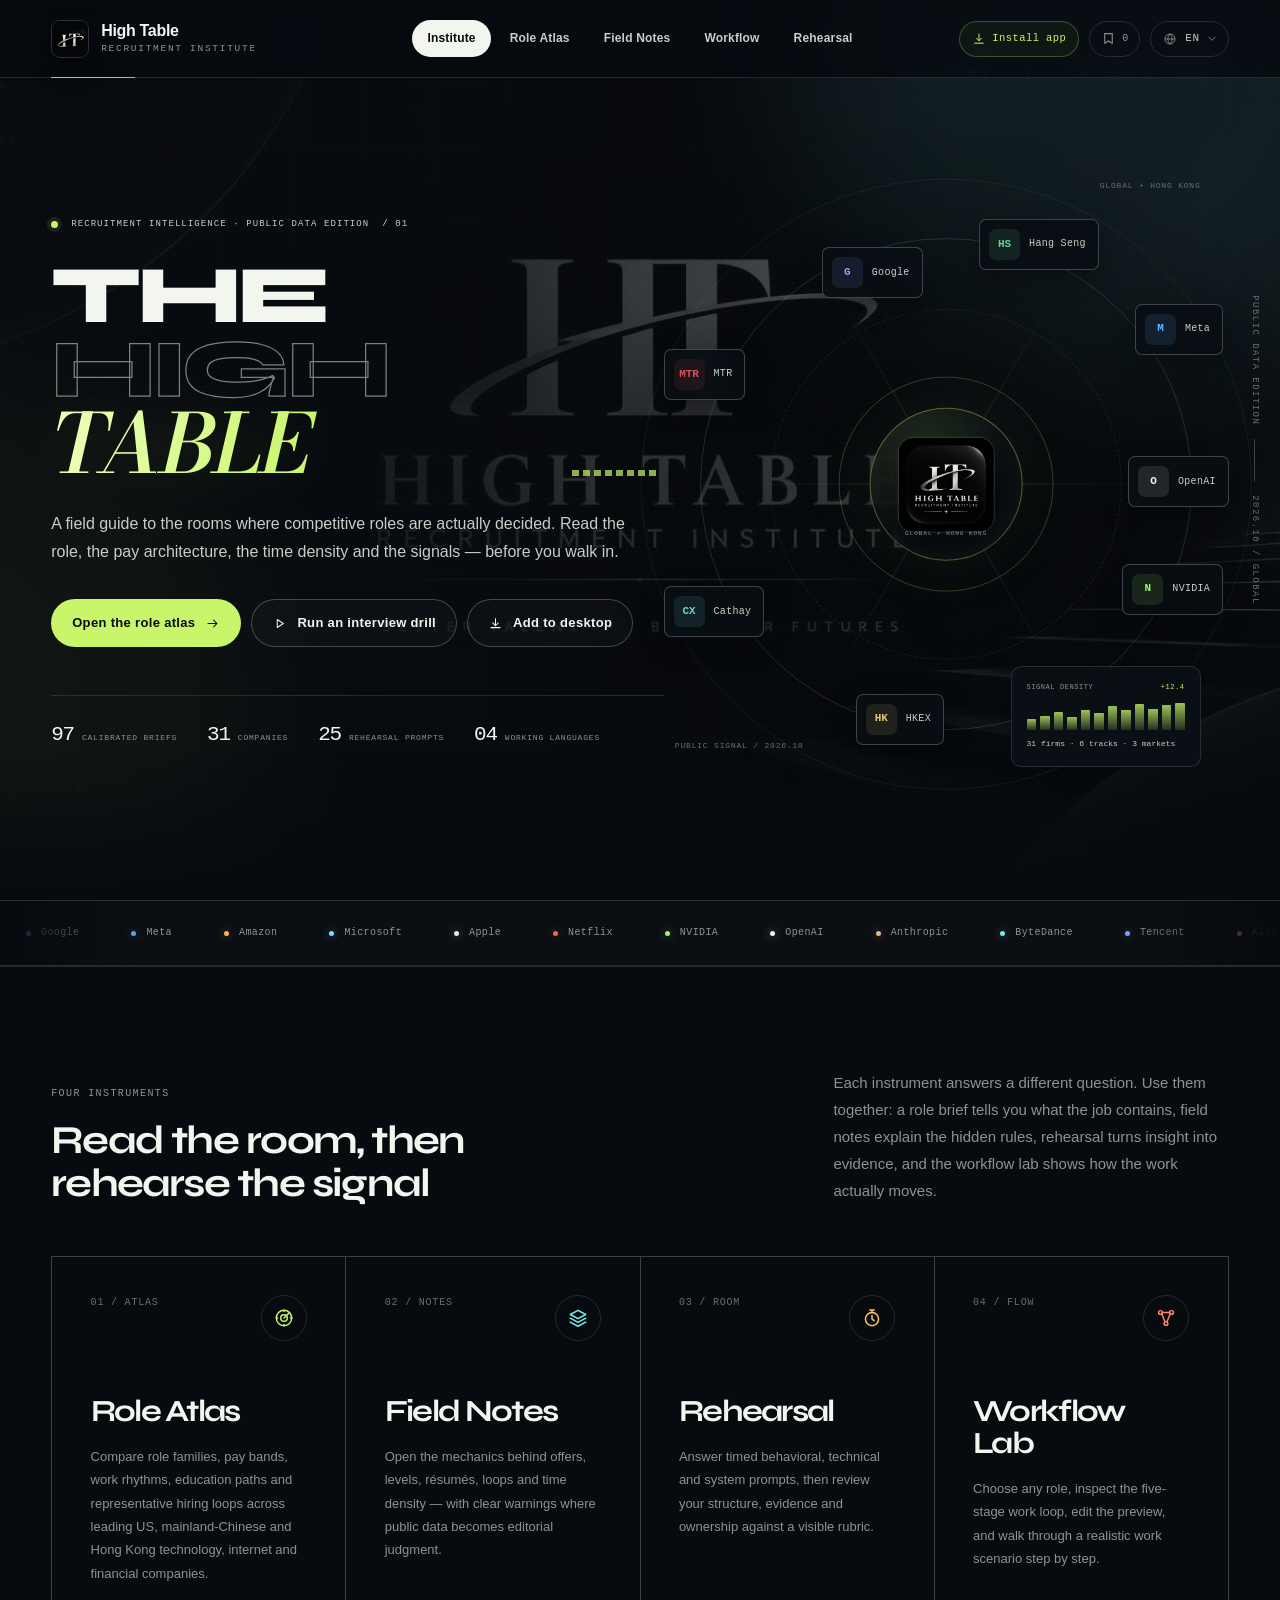
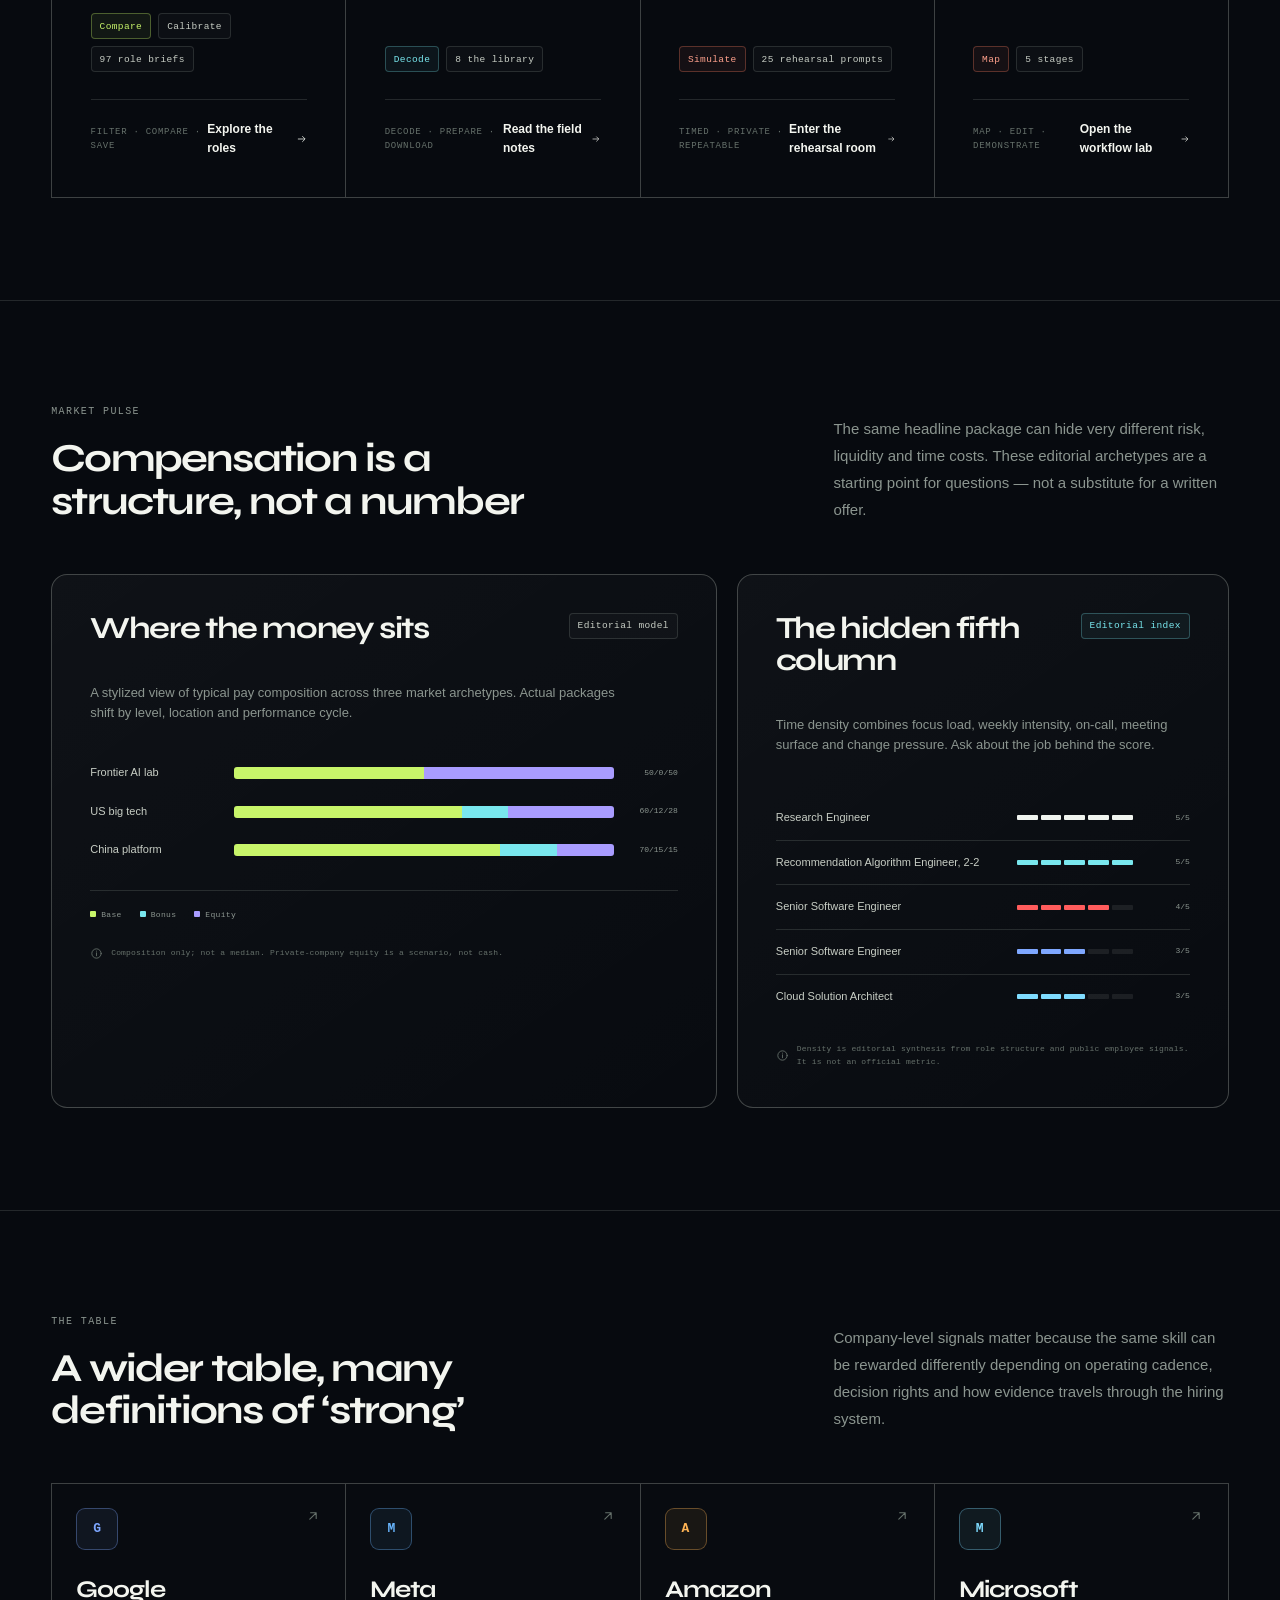
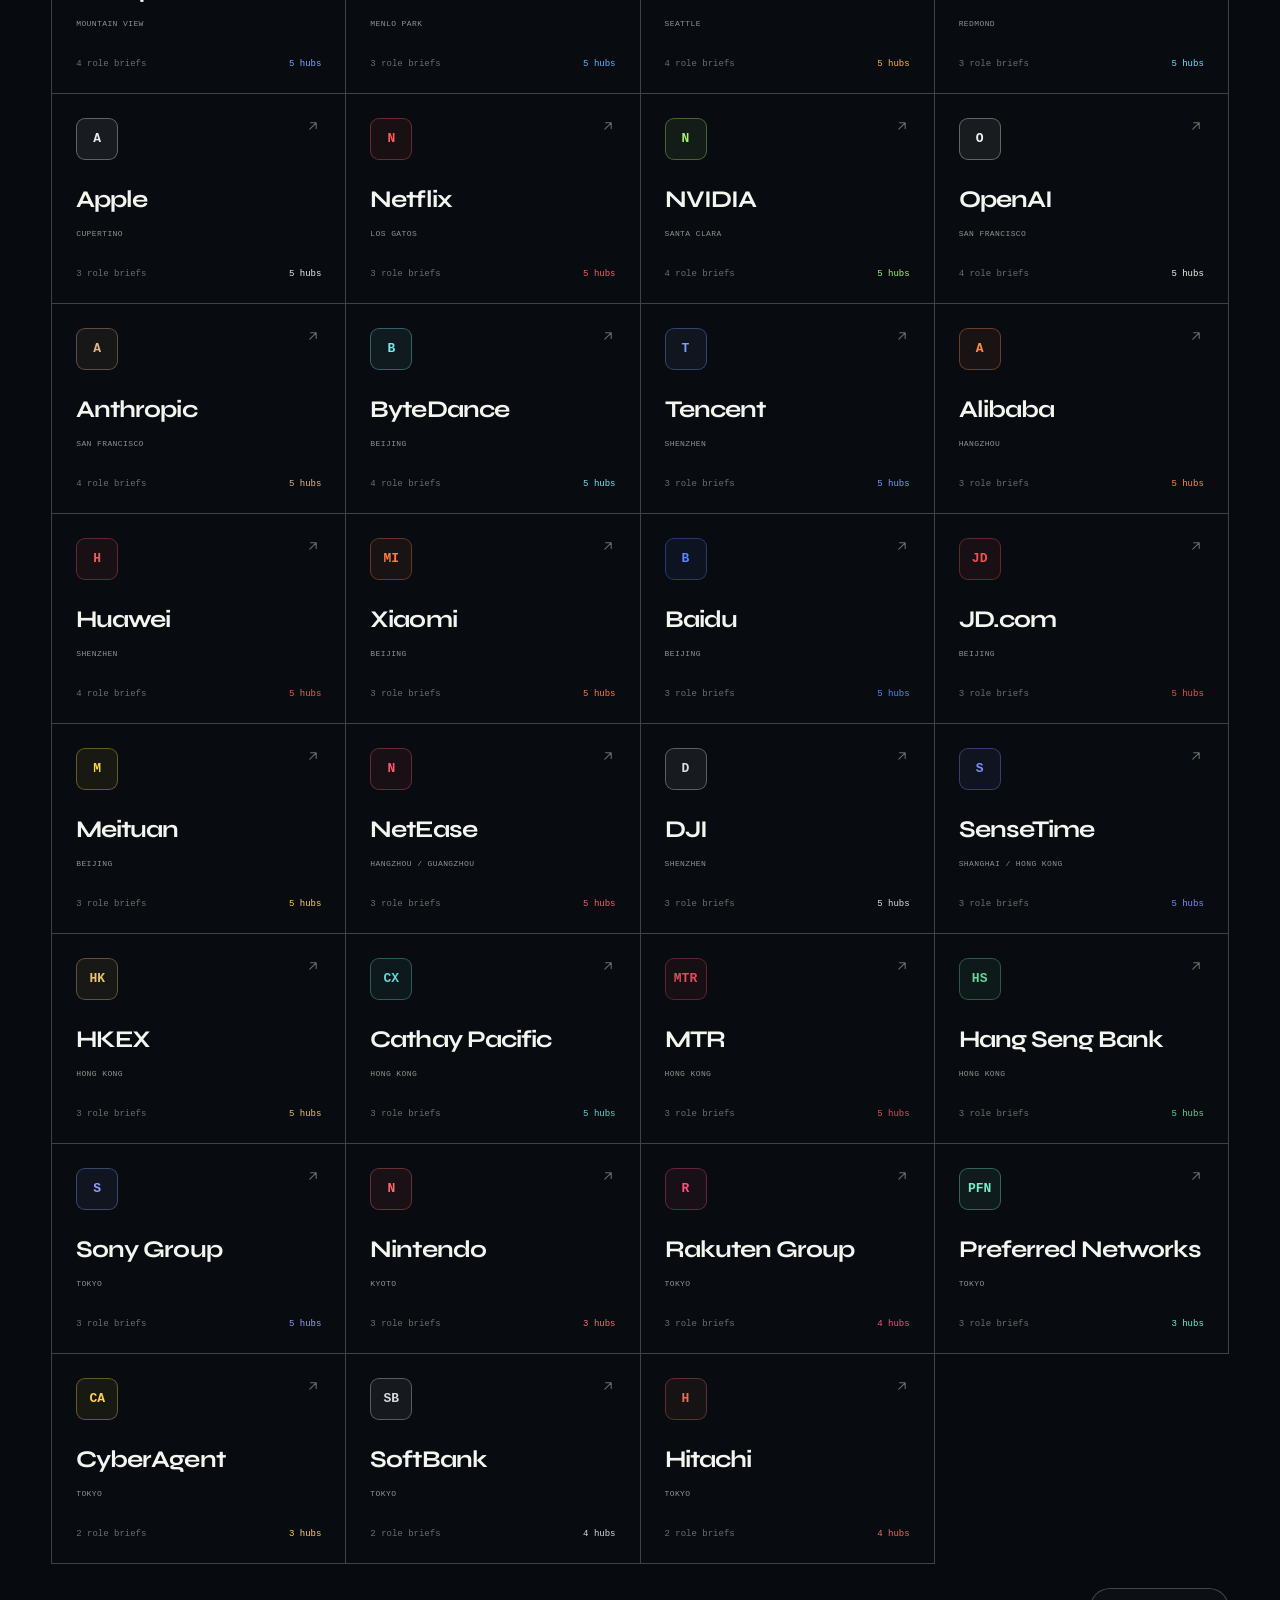
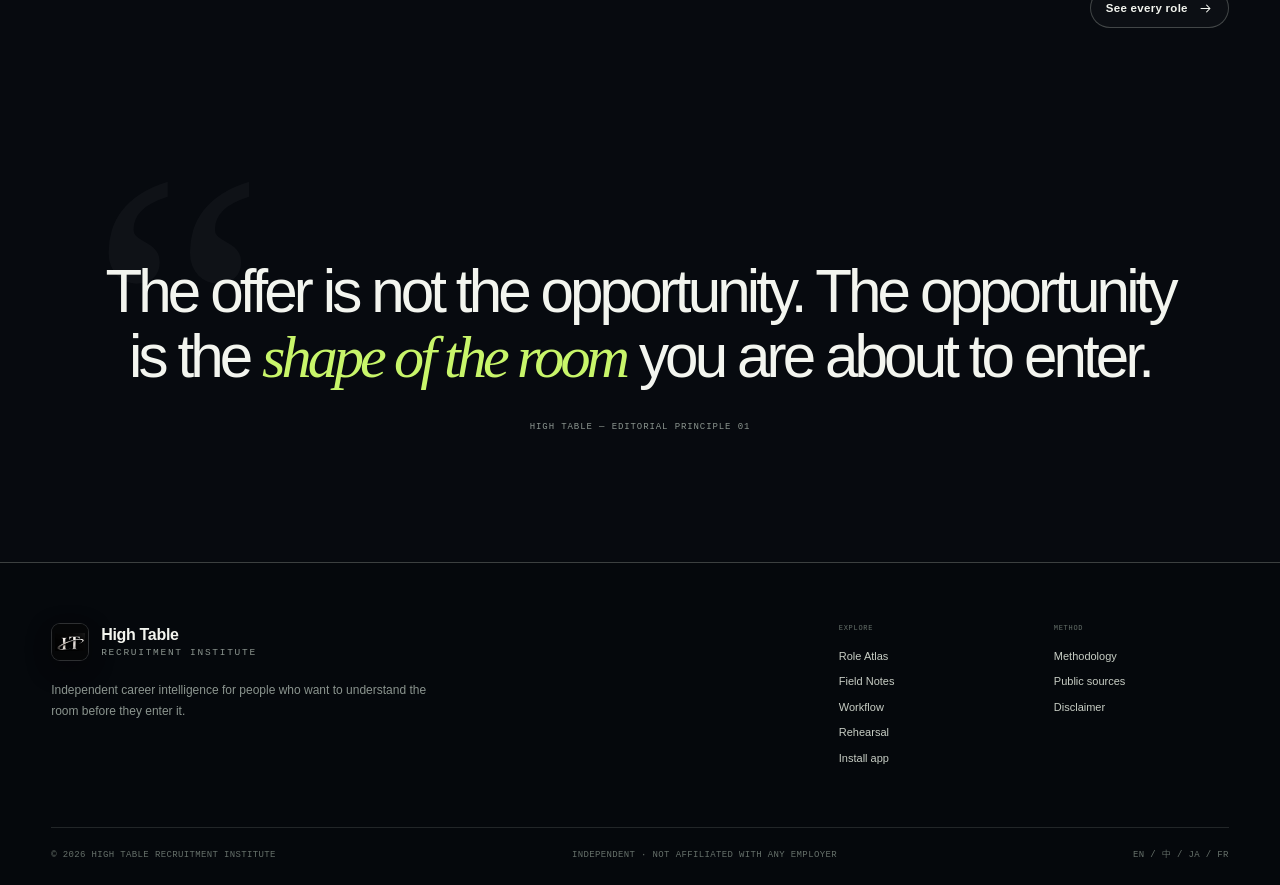
==== commit 3f1e2cde: "Add files via upload" ====
--- a/index.html
+++ b/index.html
@@ -82,6 +82,7 @@
         <div class="language-menu" role="listbox" aria-label="Language">
           <button type="button" data-lang="en" role="option"><span>EN</span><em>English</em></button>
           <button type="button" data-lang="zh" role="option"><span>中</span><em>中文</em></button>
+          <button type="button" data-lang="ja" role="option"><span>JA</span><em>日本語</em></button>
           <button type="button" data-lang="fr" role="option"><span>FR</span><em>Français</em></button>
         </div>
       </div>
@@ -148,7 +149,7 @@
     <div class="footer-bottom">
       <span>© 2026 High Table Recruitment Institute</span>
       <span data-i18n="footer.independent">Independent · Not affiliated with any employer</span>
-      <span>EN / 中 / FR</span>
+      <span>EN / 中 / JA / FR</span>
     </div>
   </footer>
 
--- a/styles.css
+++ b/styles.css
@@ -213,10 +213,23 @@
 
 .site-backdrop {
   position: fixed;
-  z-index: -2;
+  z-index: 0;
   inset: 0;
+  background-color: var(--ink);
+  background-image:
+    linear-gradient(90deg, rgba(7, 10, 15, 0.94) 0%, rgba(7, 10, 15, 0.88) 34%, rgba(7, 10, 15, 0.74) 56%, rgba(7, 10, 15, 0.46) 78%, rgba(7, 10, 15, 0.7) 100%),
+    linear-gradient(180deg, rgba(7, 10, 15, 0.38) 0%, rgba(7, 10, 15, 0.06) 34%, rgba(7, 10, 15, 0.7) 100%),
+    url("./assets/high-table-background.jpg");
+  background-repeat: no-repeat;
+  background-position: center center;
+  background-size: auto, auto, cover;
   pointer-events: none;
   overflow: hidden;
+}
+
+main {
+  position: relative;
+  z-index: 1;
 }
 
 .backdrop-grid {
@@ -961,23 +974,6 @@
   isolation: isolate;
 }
 
-.home-hero.hero-cinematic::before {
-  content: "";
-  position: absolute;
-  z-index: 0;
-  top: 0;
-  bottom: 0;
-  left: 50%;
-  width: 100vw;
-  background:
-    linear-gradient(90deg, rgba(7, 10, 15, 1) 0%, rgba(7, 10, 15, 0.985) 34%, rgba(7, 10, 15, 0.95) 58%, rgba(7, 10, 15, 0.82) 78%, rgba(7, 10, 15, 0.95) 100%),
-    linear-gradient(180deg, rgba(7, 10, 15, 0.9) 0%, rgba(7, 10, 15, 0.56) 42%, rgba(7, 10, 15, 0.99) 100%),
-    url("./assets/high-table-background.jpg") center center / cover no-repeat;
-  transform: translateX(-50%);
-  filter: saturate(0.72) brightness(0.9);
-  pointer-events: none;
-}
-
 .home-hero.hero-cinematic::after {
   content: "";
   position: absolute;
@@ -1129,8 +1125,8 @@
   inset: -8%;
   background: radial-gradient(
     circle at 50% 47%,
-    rgba(7, 10, 15, 0.82) 0%,
-    rgba(7, 10, 15, 0.48) 44%,
+    rgba(7, 10, 15, 0.52) 0%,
+    rgba(7, 10, 15, 0.24) 44%,
     rgba(7, 10, 15, 0) 72%
   );
   pointer-events: none;
@@ -3084,7 +3080,9 @@
   padding: 16px;
   border: 1px solid var(--line-strong);
   border-radius: 12px;
-  background: rgba(255, 255, 255, 0.018);
+  background: rgba(9, 13, 19, 0.78);
+  backdrop-filter: blur(14px);
+  -webkit-backdrop-filter: blur(14px);
 }
 
 .workflow-role-field {
@@ -3343,7 +3341,10 @@
   align-items: center;
   gap: 22px;
   margin-bottom: 22px;
-  padding: 4px 2px;
+  padding: 12px 14px;
+  border: 1px solid rgba(255, 255, 255, 0.06);
+  border-radius: 8px;
+  background: linear-gradient(90deg, rgba(9, 13, 19, 0.78), rgba(9, 13, 19, 0.28));
 }
 
 .workflow-role-lockup {
@@ -3398,7 +3399,9 @@
   border: 1px solid var(--line);
   border-radius: 8px;
   color: var(--muted);
-  background: rgba(255, 255, 255, 0.012);
+  background: rgba(9, 13, 19, 0.74);
+  backdrop-filter: blur(10px);
+  -webkit-backdrop-filter: blur(10px);
   text-align: left;
   overflow: hidden;
   transition: border-color 0.2s, background 0.2s, transform 0.22s var(--ease);
@@ -3478,7 +3481,7 @@
   border-radius: 12px;
   background:
     linear-gradient(145deg, rgba(255, 255, 255, 0.025), rgba(255, 255, 255, 0.006)),
-    rgba(10, 14, 20, 0.66);
+    rgba(10, 14, 20, 0.82);
 }
 
 .workflow-detail-card,
@@ -6742,6 +6745,314 @@
   }
 }
 
+/* ---------- Global type calibration ---------- */
+
+.hero-title {
+  font-size: clamp(52px, 6.4vw, 94px);
+}
+
+html[data-lang="zh"] .hero-title {
+  font-size: clamp(50px, 6.8vw, 104px);
+}
+
+.page-head h1,
+.sim-intro-copy h1 {
+  font-size: clamp(42px, 4.8vw, 72px);
+}
+
+.section-head h2 {
+  font-size: clamp(26px, 3.1vw, 44px);
+}
+
+html[data-lang="zh"] .section-head h2 {
+  font-size: clamp(22px, 2.8vw, 40px);
+}
+
+.workflow-detail-top h2,
+.workflow-decision-head h2 {
+  font-size: clamp(26px, 2.8vw, 40px);
+}
+
+.workflow-walk-main h1 {
+  font-size: clamp(34px, 4.2vw, 54px);
+}
+
+.workflow-complete-card h1 {
+  font-size: clamp(38px, 4.5vw, 58px);
+}
+
+.results-head h1 {
+  font-size: clamp(38px, 4.4vw, 58px);
+}
+
+.company-title-row h1 {
+  font-size: clamp(44px, 5.7vw, 82px);
+}
+
+.modal-content h2 {
+  font-size: clamp(30px, 3.6vw, 42px);
+}
+
+.manifesto blockquote {
+  font-size: clamp(32px, 4.7vw, 62px);
+}
+
+.instrument-card h3 {
+  font-size: clamp(27px, 2.4vw, 34px);
+}
+
+.page-head-side p,
+.section-head p {
+  font-size: 15px;
+}
+
+.eyebrow {
+  font-size: 11px;
+}
+
+.section-kicker {
+  font-size: 10px;
+}
+
+.page-head-note {
+  font-size: 11.5px;
+  line-height: 1.7;
+}
+
+.tag {
+  min-height: 26px;
+  font-size: 9.5px;
+}
+
+.role-summary {
+  font-size: 12.5px;
+}
+
+.role-company-name {
+  font-size: 12px;
+}
+
+.role-company-loc {
+  font-size: 8.5px;
+}
+
+.role-pay-label,
+.role-fact-label {
+  font-size: 9px;
+}
+
+.role-pay-value {
+  font-size: 17px;
+}
+
+.role-fact-value {
+  font-size: 10.5px;
+}
+
+.role-level,
+.role-open {
+  font-size: 9px;
+}
+
+.role-apply-link {
+  font-size: 10px;
+}
+
+.filter-status-count {
+  font-size: 11px;
+}
+
+.clear-filters {
+  font-size: 10px;
+}
+
+.company-hq,
+.company-tile-foot,
+.instrument-footer .mono {
+  font-size: 9px;
+}
+
+.modal-kicker,
+.workflow-card-kicker {
+  font-size: 10px;
+}
+
+.modal-content p,
+.read-modal-body p {
+  font-size: 13.5px;
+}
+
+.comp-note {
+  font-size: 11px!important;
+  line-height: 1.7;
+}
+
+.role-info-cell span {
+  font-size: 9px;
+}
+
+.role-info-cell strong {
+  font-size: 12px;
+}
+
+.loop-item strong {
+  font-size: 12px;
+}
+
+.loop-item span,
+.signal-list li,
+.source-link {
+  font-size: 11px;
+}
+
+.source-link em {
+  font-size: 9px;
+}
+
+.callout {
+  font-size: 12px;
+}
+
+.resource-card p {
+  font-size: 12px;
+}
+
+.resource-meta,
+.resource-type {
+  font-size: 9px;
+}
+
+.sidebar-label {
+  font-size: 9px;
+}
+
+.sidebar-card p {
+  font-size: 11.5px;
+}
+
+.sources-mini a {
+  font-size: 10.5px;
+}
+
+.setup-field > label,
+.setup-label {
+  font-size: 9.5px;
+}
+
+.sim-principle span,
+.answer-hint,
+.session-side-note {
+  font-size: 9px;
+}
+
+.question-context {
+  font-size: 13px;
+}
+
+.footer-brand p {
+  font-size: 12px;
+}
+
+.footer-links a,
+.footer-links button {
+  font-size: 11px;
+}
+
+.footer-bottom {
+  font-size: 9px;
+}
+
+/* ---------- Japanese typography ---------- */
+
+html[data-lang="ja"] {
+  --font-ja: "Hiragino Kaku Gothic ProN", "Yu Gothic", "YuGothic", "Noto Sans JP",
+    "Meiryo", sans-serif;
+}
+
+html[data-lang="ja"] body,
+html[data-lang="ja"] .btn,
+html[data-lang="ja"] .text-link,
+html[data-lang="ja"] .tag {
+  font-family: var(--font-ja);
+  letter-spacing: 0.015em;
+}
+
+html[data-lang="ja"] p,
+html[data-lang="ja"] li,
+html[data-lang="ja"] .role-summary,
+html[data-lang="ja"] .company-summary {
+  line-height: 1.85;
+  overflow-wrap: anywhere;
+}
+
+html[data-lang="ja"] .hero-title {
+  font-family: var(--font-ja);
+  font-size: clamp(44px, 5.5vw, 86px);
+  font-weight: 800;
+  line-height: 1.02;
+  letter-spacing: -0.07em;
+}
+
+html[data-lang="ja"] .hero-title .accent {
+  font-family: "Yu Mincho", "Hiragino Mincho ProN", "Noto Serif JP", serif;
+  font-style: normal;
+  font-weight: 700;
+  letter-spacing: -0.02em;
+}
+
+html[data-lang="ja"] .page-head h1,
+html[data-lang="ja"] .sim-intro-copy h1,
+html[data-lang="ja"] .results-head h1 {
+  font-family: var(--font-ja);
+  font-size: clamp(36px, 4.1vw, 62px);
+  line-height: 1.14;
+  letter-spacing: -0.045em;
+}
+
+html[data-lang="ja"] .page-head h1 em,
+html[data-lang="ja"] .sim-intro-copy h1 em,
+html[data-lang="ja"] .results-head h1 em {
+  font-family: var(--font-ja);
+  font-style: normal;
+  font-weight: 800;
+}
+
+html[data-lang="ja"] .section-head h2 {
+  font-family: var(--font-ja);
+  font-size: clamp(22px, 2.7vw, 38px);
+  line-height: 1.32;
+  letter-spacing: -0.035em;
+}
+
+html[data-lang="ja"] .workflow-detail-top h2,
+html[data-lang="ja"] .workflow-decision-head h2,
+html[data-lang="ja"] .workflow-walk-main h1 {
+  font-family: var(--font-ja);
+  letter-spacing: -0.03em;
+  line-height: 1.3;
+}
+
+@media (max-width: 760px) {
+  html[data-lang="ja"] .hero-title {
+    font-size: clamp(36px, 10.5vw, 54px);
+    line-height: 1.04;
+  }
+
+  html[data-lang="ja"] .hero-title .hero-title-line {
+    display: block;
+  }
+
+  html[data-lang="ja"] .hero-title .hero-title-line + .hero-title-line::before {
+    content: none;
+  }
+
+  html[data-lang="ja"] .page-head h1,
+  html[data-lang="ja"] .sim-intro-copy h1,
+  html[data-lang="ja"] .results-head h1 {
+    font-size: clamp(32px, 9.2vw, 46px);
+  }
+}
+
 @media (prefers-reduced-motion: reduce) {
   *,
   *::before,
@@ -6767,3 +7078,496 @@
     color: black;
   }
 }
+
+
+/* =========================================================
+   Japanese edition — dawn city skin
+   ========================================================= */
+
+html[data-lang="ja"] {
+  --ink: #07101f;
+  --ink-2: #0b1729;
+  --surface: rgba(16, 31, 54, 0.82);
+  --surface-2: rgba(21, 40, 68, 0.88);
+  --surface-3: rgba(29, 52, 86, 0.92);
+  --paper: #f6f8ff;
+  --paper-soft: #c9d8ee;
+  --muted: #93a9c7;
+  --muted-2: #6f86a7;
+  --line: rgba(173, 205, 255, 0.17);
+  --line-strong: rgba(173, 205, 255, 0.34);
+  --acid: #91ddff;
+  --acid-2: #62c5f2;
+  --cyan: #a69bff;
+  --coral: #ff9caf;
+  --amber: #ffd08a;
+  --violet: #b9adff;
+  --danger: #ff7f90;
+  --font-ja-body: "Yu Gothic", "YuGothic", "Hiragino Sans", "Hiragino Kaku Gothic ProN",
+    "Noto Sans JP", "Meiryo", sans-serif;
+  --font-ja-display: "Yu Mincho", "YuMincho", "Hiragino Mincho ProN",
+    "Noto Serif JP", "Shippori Mincho", serif;
+  --font-display: var(--font-ja-body);
+  --font-body: var(--font-ja-body);
+  --font-accent: var(--font-ja-display);
+  --shadow-lg: 0 32px 90px rgba(1, 7, 18, 0.56);
+  --shadow-md: 0 18px 48px rgba(1, 7, 18, 0.38);
+}
+
+html[data-lang="ja"] {
+  overflow-x: clip;
+}
+
+html[data-lang="ja"],
+html[data-lang="ja"] body {
+  background-color: #07101f;
+  color: var(--paper);
+}
+
+html[data-lang="ja"] body {
+  font-family: var(--font-ja-body);
+  letter-spacing: 0.022em;
+  line-height: 1.76;
+}
+
+html[data-lang="ja"] .site-backdrop {
+  background-color: #07101f;
+  background-image:
+    linear-gradient(90deg, rgba(4, 11, 24, 0.88) 0%, rgba(4, 11, 24, 0.58) 30%, rgba(4, 11, 24, 0.18) 58%, rgba(4, 11, 24, 0.08) 78%, rgba(4, 11, 24, 0.44) 100%),
+    linear-gradient(180deg, rgba(4, 11, 24, 0.44) 0%, rgba(4, 11, 24, 0.04) 30%, rgba(4, 11, 24, 0.46) 100%),
+    radial-gradient(circle at 72% 48%, rgba(255, 178, 194, 0.14), transparent 38%),
+    url("./assets/high-table-japan-background.jpg");
+  background-repeat: no-repeat;
+  background-position: center center;
+  background-size: auto, auto, auto, cover;
+}
+
+html[data-lang="ja"] .backdrop-grid {
+  opacity: 0.13;
+  background-image:
+    linear-gradient(rgba(180, 213, 255, 0.07) 1px, transparent 1px),
+    linear-gradient(90deg, rgba(180, 213, 255, 0.07) 1px, transparent 1px);
+  background-size: 72px 72px;
+}
+
+html[data-lang="ja"] .backdrop-glow-a {
+  background: #7bbcff;
+  opacity: 0.16;
+}
+
+html[data-lang="ja"] .backdrop-glow-b {
+  background: #ff9eb4;
+  opacity: 0.09;
+}
+
+html[data-lang="ja"] .backdrop-noise {
+  opacity: 0.026;
+}
+
+html[data-lang="ja"] .site-header {
+  background: rgba(6, 15, 31, 0.74);
+  border-bottom-color: rgba(173, 205, 255, 0.15);
+  backdrop-filter: blur(20px) saturate(1.18);
+}
+
+html[data-lang="ja"] .brand-mark {
+  background: rgba(7, 17, 34, 0.82);
+  border-color: rgba(173, 205, 255, 0.22);
+}
+
+html[data-lang="ja"] .brand-name {
+  font-family: var(--font-ja-display);
+  font-weight: 700;
+  letter-spacing: 0.01em;
+}
+
+html[data-lang="ja"] .primary-nav a {
+  font-family: var(--font-ja-body);
+  letter-spacing: 0.03em;
+}
+
+html[data-lang="ja"] .language-menu,
+html[data-lang="ja"] .select-input option {
+  background: #0c1a30;
+}
+
+html[data-lang="ja"] .hero-title {
+  font-family: var(--font-ja-display);
+  font-weight: 700;
+  line-height: 1.06;
+  letter-spacing: -0.032em;
+  text-shadow: 0 14px 42px rgba(2, 9, 24, 0.32);
+}
+
+html[data-lang="ja"] .hero-title .accent {
+  font-family: var(--font-ja-display);
+  font-style: normal;
+  font-weight: 700;
+  letter-spacing: -0.01em;
+  background: linear-gradient(105deg, #fff1f4 0%, #ffc0cd 42%, #a8caff 100%);
+  -webkit-background-clip: text;
+  background-clip: text;
+  filter: drop-shadow(0 0 30px rgba(255, 178, 196, 0.18));
+}
+
+html[data-lang="ja"] .hero-title .accent::after {
+  background: repeating-linear-gradient(90deg, #ffb5c4 0 7px, transparent 7px 11px);
+}
+
+html[data-lang="ja"] .hero-title .outline {
+  color: transparent;
+  -webkit-text-stroke-color: rgba(214, 231, 255, 0.46);
+}
+
+html[data-lang="ja"] .page-head h1,
+html[data-lang="ja"] .sim-intro-copy h1,
+html[data-lang="ja"] .results-head h1,
+html[data-lang="ja"] .company-title-row h1,
+html[data-lang="ja"] .section-head h2,
+html[data-lang="ja"] .modal-panel h2,
+html[data-lang="ja"] .workflow-walk-main h1,
+html[data-lang="ja"] .workflow-detail-top h2,
+html[data-lang="ja"] .workflow-decision-head h2,
+html[data-lang="ja"] .role-card h3,
+html[data-lang="ja"] .instrument-card h3,
+html[data-lang="ja"] .resource-card h3,
+html[data-lang="ja"] .market-card h3 {
+  font-family: var(--font-ja-display);
+  font-weight: 700;
+  letter-spacing: -0.025em;
+  line-height: 1.3;
+}
+
+html[data-lang="ja"] .page-head h1 em,
+html[data-lang="ja"] .sim-intro-copy h1 em,
+html[data-lang="ja"] .results-head h1 em {
+  font-family: var(--font-ja-display);
+  font-style: normal;
+  font-weight: 700;
+  color: #9fddff;
+}
+
+html[data-lang="ja"] .eyebrow,
+html[data-lang="ja"] .section-kicker,
+html[data-lang="ja"] .card-kicker,
+html[data-lang="ja"] .role-company-name {
+  font-family: var(--font-ja-body);
+  letter-spacing: 0.055em;
+}
+
+html[data-lang="ja"] .btn-primary {
+  color: #061225;
+  background: linear-gradient(135deg, #a5e1ff 0%, #8ea7ff 100%);
+  box-shadow: 0 12px 34px rgba(112, 171, 255, 0.2);
+}
+
+html[data-lang="ja"] .btn-primary:hover {
+  background: linear-gradient(135deg, #c2edff 0%, #a5b8ff 100%);
+}
+
+html[data-lang="ja"] .btn-ghost {
+  border-color: rgba(178, 208, 255, 0.28);
+  background: rgba(17, 35, 61, 0.46);
+  backdrop-filter: blur(10px);
+}
+
+html[data-lang="ja"] .instrument-card,
+html[data-lang="ja"] .market-card,
+html[data-lang="ja"] .company-tile,
+html[data-lang="ja"] .role-card,
+html[data-lang="ja"] .company-section,
+html[data-lang="ja"] .resource-card,
+html[data-lang="ja"] .sim-setup,
+html[data-lang="ja"] .history-card {
+  background:
+    linear-gradient(160deg, rgba(24, 45, 77, 0.86), rgba(9, 20, 39, 0.94));
+  border-color: rgba(166, 201, 255, 0.16);
+  box-shadow: 0 18px 54px rgba(1, 7, 18, 0.26);
+}
+
+html[data-lang="ja"] .instrument-card:hover,
+html[data-lang="ja"] .company-tile:hover,
+html[data-lang="ja"] .role-card:hover {
+  border-color: rgba(159, 221, 255, 0.42);
+  box-shadow: 0 22px 64px rgba(3, 11, 28, 0.42);
+}
+
+html[data-lang="ja"] .filter-shell {
+  background: rgba(9, 21, 40, 0.9);
+  border-color: rgba(166, 201, 255, 0.17);
+  backdrop-filter: blur(18px) saturate(1.12);
+}
+
+html[data-lang="ja"] .atlas-stat {
+  background: linear-gradient(155deg, rgba(24, 45, 77, 0.68), rgba(9, 20, 39, 0.84));
+  border-color: rgba(166, 201, 255, 0.14);
+}
+
+html[data-lang="ja"] .atlas-stat-value,
+html[data-lang="ja"] .acid {
+  color: #9fddff;
+}
+
+html[data-lang="ja"] .orbit-readout {
+  background: rgba(6, 17, 34, 0.86);
+  border-color: rgba(165, 201, 255, 0.18);
+}
+
+html[data-lang="ja"] .workflow-picker-trigger,
+html[data-lang="ja"] .workflow-picker-trigger[aria-expanded="true"],
+html[data-lang="ja"] .workflow-picker-panel,
+html[data-lang="ja"] .workflow-picker-search,
+html[data-lang="ja"] .workflow-picker-group-label {
+  background: #0b1930;
+}
+
+html[data-lang="ja"] .workflow-picker-search input,
+html[data-lang="ja"] .workflow-detail-meta > div,
+html[data-lang="ja"] .workflow-decision-stats > div,
+html[data-lang="ja"] .workflow-walk-stage,
+html[data-lang="ja"] .session-stage,
+html[data-lang="ja"] .role-info-cell {
+  background: #0c1a30;
+  border-color: rgba(166, 201, 255, 0.14);
+}
+
+html[data-lang="ja"] .score-ring::before {
+  background: #0c1a30;
+}
+
+html[data-lang="ja"] .modal-panel {
+  background: linear-gradient(165deg, #10213b 0%, #081427 100%);
+  border-color: rgba(166, 201, 255, 0.19);
+}
+
+html[data-lang="ja"] .modal-close {
+  background: rgba(8, 20, 39, 0.88);
+}
+
+html[data-lang="ja"] .toast {
+  background: #12243e;
+  border-color: rgba(166, 201, 255, 0.2);
+}
+
+html[data-lang="ja"] .company-ticker-wrap {
+  border-color: rgba(166, 201, 255, 0.12);
+  background: rgba(8, 19, 37, 0.48);
+}
+
+html[data-lang="ja"] .ticker-company {
+  color: #d7e6fb;
+}
+
+html[data-lang="ja"] .site-footer {
+  border-top-color: rgba(166, 201, 255, 0.13);
+  background: rgba(5, 13, 27, 0.62);
+  backdrop-filter: blur(16px);
+}
+
+html[data-lang="ja"] ::selection {
+  color: #061225;
+  background: #ffb5c5;
+}
+
+html[data-lang="ja"] ::-webkit-scrollbar-track {
+  background: #07101f;
+}
+
+html[data-lang="ja"] ::-webkit-scrollbar-thumb {
+  border-color: #07101f;
+  background: #29476e;
+}
+
+@media (max-width: 760px) {
+  html[data-lang="ja"] .site-backdrop {
+    background-image:
+      linear-gradient(180deg, rgba(4, 11, 24, 0.62) 0%, rgba(4, 11, 24, 0.3) 24%, rgba(4, 11, 24, 0.05) 50%, rgba(4, 11, 24, 0.62) 100%),
+      linear-gradient(90deg, rgba(4, 11, 24, 0.46) 0%, rgba(4, 11, 24, 0.1) 62%, rgba(4, 11, 24, 0.42) 100%),
+      url("./assets/high-table-japan-background.jpg");
+    background-position: 52% center;
+    background-size: auto, auto, cover;
+  }
+}
+
+
+html[data-lang="ja"] .page-head-side p,
+html[data-lang="ja"] .page-head-note {
+  padding: 14px 16px;
+  border: 1px solid rgba(171, 205, 255, 0.12);
+  border-radius: 14px;
+  background: rgba(6, 17, 35, 0.56);
+  backdrop-filter: blur(12px);
+}
+
+html[data-lang="ja"] .page-head-note {
+  margin-top: 10px;
+}
+
+html[data-lang="ja"] .hero-title .outline {
+  -webkit-text-stroke-color: rgba(219, 235, 255, 0.58);
+}
+
+
+html[data-lang="ja"] .hero-title {
+  text-shadow: 0 10px 38px rgba(2, 8, 20, 0.66);
+}
+
+html[data-lang="ja"] .hero-sub,
+html[data-lang="ja"] .hero-meta,
+html[data-lang="ja"] .visual-coordinate {
+  text-shadow: 0 2px 20px rgba(2, 8, 20, 0.9);
+}
+
+html[data-lang="ja"] .orbit-ring.ring-1 {
+  border-color: rgba(145, 221, 255, 0.28);
+}
+
+html[data-lang="ja"] .orbit-ring.ring-4 {
+  border-color: rgba(200, 221, 255, 0.09);
+}
+
+html[data-lang="ja"] .orbit-core {
+  border-color: rgba(255, 181, 197, 0.4);
+  background:
+    radial-gradient(circle at 42% 35%, rgba(255, 178, 196, 0.16), transparent 52%),
+    radial-gradient(circle at 70% 70%, rgba(104, 185, 255, 0.13), transparent 60%),
+    rgba(7, 18, 36, 0.92);
+  box-shadow:
+    0 0 74px rgba(126, 188, 255, 0.14),
+    inset 0 0 42px rgba(255, 178, 196, 0.045);
+}
+
+html[data-lang="ja"] .install-chip {
+  border-color: rgba(145, 221, 255, 0.3);
+  background: rgba(145, 221, 255, 0.07);
+}
+
+html[data-lang="ja"] .install-chip:hover,
+html[data-lang="ja"] .install-chip.install-ready {
+  border-color: rgba(145, 221, 255, 0.7);
+  color: #061225;
+  background: linear-gradient(135deg, #a5e1ff, #9cb0ff);
+}
+
+html[data-lang="ja"] .saved-chip.has-saves svg {
+  fill: rgba(145, 221, 255, 0.14);
+}
+
+html[data-lang="ja"] .tag-acid,
+html[data-lang="ja"] .tag.tag-acid {
+  border-color: rgba(145, 221, 255, 0.32);
+  color: #b9ebff;
+  background: rgba(145, 221, 255, 0.075);
+}
+
+html[data-lang="ja"] .filter-toggle.is-active,
+html[data-lang="ja"] .filter-toggle:hover {
+  border-color: rgba(145, 221, 255, 0.4);
+  color: #bcecff;
+  background: rgba(145, 221, 255, 0.09);
+}
+
+html[data-lang="ja"] .decision-option:hover,
+html[data-lang="ja"] .decision-option.is-selected {
+  border-color: rgba(145, 221, 255, 0.46);
+  background: rgba(145, 221, 255, 0.065);
+}
+
+
+html[data-lang="ja"] .intel-sidebar .sidebar-card,
+html[data-lang="ja"] .sim-info-card {
+  padding: 20px;
+  border: 1px solid rgba(171, 205, 255, 0.15);
+  border-radius: 14px;
+  background: linear-gradient(160deg, rgba(15, 31, 55, 0.78), rgba(6, 17, 35, 0.88));
+  backdrop-filter: blur(16px);
+}
+
+html[data-lang="ja"] .sim-principles {
+  padding: 0 18px;
+  border: 1px solid rgba(171, 205, 255, 0.14);
+  border-radius: 14px;
+  background: rgba(6, 17, 35, 0.66);
+  backdrop-filter: blur(14px);
+}
+
+html[data-lang="ja"] .featured-note {
+  background:
+    radial-gradient(circle at 80% 20%, rgba(255, 178, 196, 0.12), transparent 34%),
+    radial-gradient(circle at 20% 80%, rgba(112, 188, 255, 0.1), transparent 42%),
+    linear-gradient(135deg, rgba(20, 40, 70, 0.84), rgba(7, 18, 36, 0.9));
+  border-color: rgba(171, 205, 255, 0.18);
+  backdrop-filter: blur(14px);
+}
+
+html[data-lang="ja"] .workflow-toolbar {
+  background: rgba(7, 18, 36, 0.9);
+  border-color: rgba(171, 205, 255, 0.18);
+}
+
+html[data-lang="ja"] .workflow-context {
+  background: linear-gradient(90deg, rgba(12, 27, 49, 0.92), rgba(8, 20, 39, 0.8));
+  border-color: rgba(171, 205, 255, 0.14);
+  backdrop-filter: blur(14px);
+}
+
+html[data-lang="ja"] .workflow-stage-tab {
+  color: var(--paper-soft);
+  background: rgba(8, 20, 39, 0.88);
+  border-color: rgba(171, 205, 255, 0.14);
+}
+
+html[data-lang="ja"] .workflow-stage-tab.is-active {
+  color: #f8fbff;
+  background: linear-gradient(155deg, rgba(31, 62, 101, 0.96), rgba(11, 27, 50, 0.96));
+}
+
+html[data-lang="ja"] .company-description {
+  padding: 15px 17px;
+  border: 1px solid rgba(171, 205, 255, 0.13);
+  border-radius: 14px;
+  background: rgba(6, 17, 35, 0.55);
+  backdrop-filter: blur(14px);
+}
+
+html[data-lang="ja"] .company-head-meta {
+  padding: 18px;
+  border: 1px solid rgba(171, 205, 255, 0.14);
+  border-radius: 16px;
+  background: rgba(6, 17, 35, 0.58);
+  backdrop-filter: blur(14px);
+}
+
+html[data-lang="ja"] .company-title-row h1 {
+  text-shadow: 0 8px 34px rgba(2, 8, 20, 0.72);
+}
+
+html[data-lang="ja"] .company-head .eyebrow {
+  color: #b9d7fa;
+}
+
+
+html[data-lang="ja"] .company-body .company-section {
+  padding: 22px;
+  border: 1px solid rgba(171, 205, 255, 0.13);
+  border-radius: 18px;
+  background: linear-gradient(160deg, rgba(15, 31, 55, 0.82), rgba(6, 17, 35, 0.9));
+  backdrop-filter: blur(14px);
+}
+
+html[data-lang="ja"] .company-aside-card {
+  padding: 20px;
+  border: 1px solid rgba(171, 205, 255, 0.14);
+  border-radius: 16px;
+  background: linear-gradient(160deg, rgba(15, 31, 55, 0.8), rgba(6, 17, 35, 0.9));
+  backdrop-filter: blur(14px);
+}
+
+html[data-lang="ja"] .company-aside-card + .company-aside-card {
+  margin-top: 12px;
+}
+
+html[data-lang="ja"] .company-body h2,
+html[data-lang="ja"] .company-aside-card h3 {
+  text-shadow: 0 2px 18px rgba(2, 8, 20, 0.8);
+}
